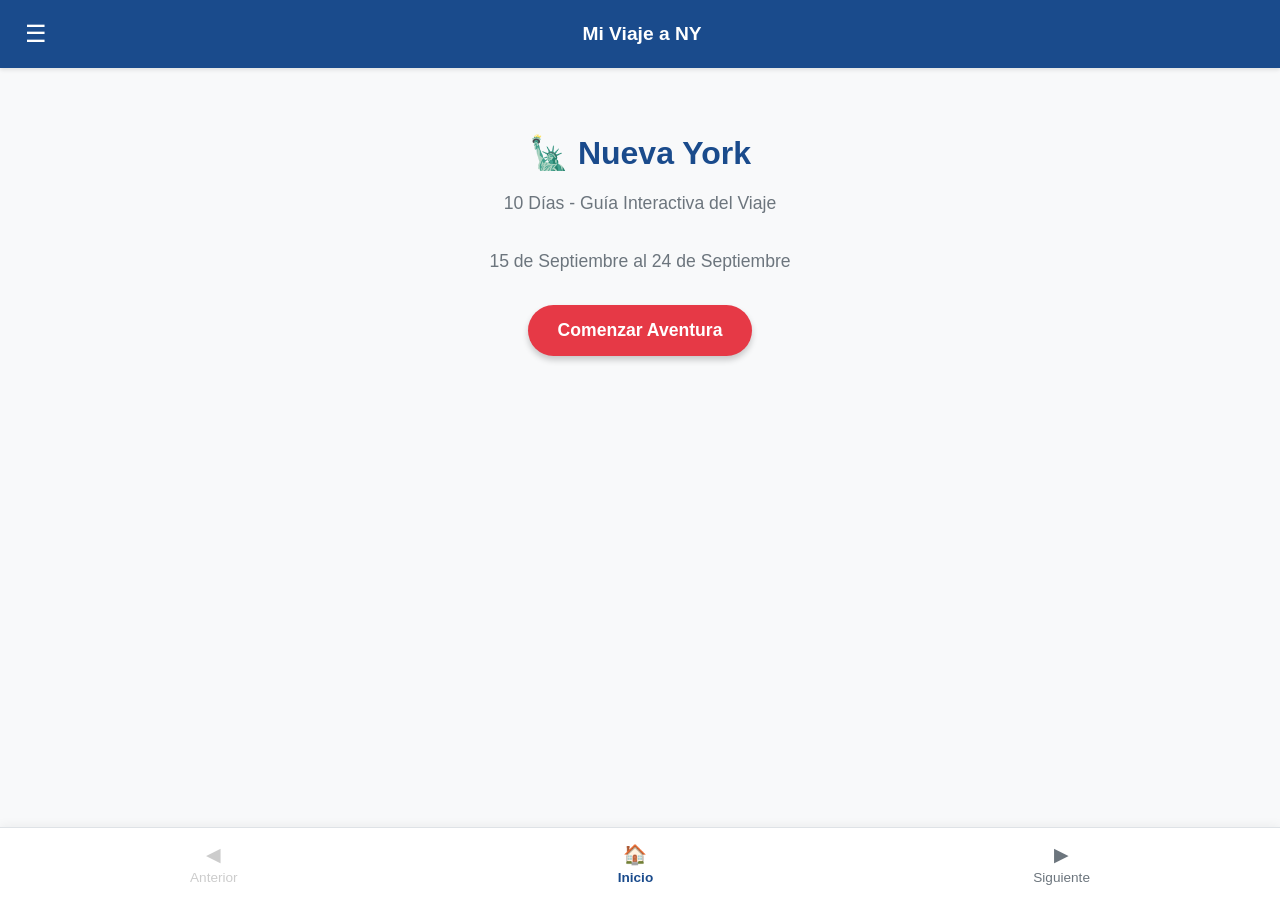
==== index.html @ 87b5a4d7 "Add files via upload" ====
<!DOCTYPE html>
<html lang="es">
<head>
    <meta charset="UTF-8">
    <meta name="viewport" content="width=device-width, initial-scale=1.0">
    <title>Guía de Viaje a Nueva York - 10 Días</title>
    <style>
        :root {
            --primary: #1a4b8c;
            --secondary: #e63946;
            --bg: #f8f9fa;
            --card-bg: #ffffff;
            --text: #2b2b2b;
            --text-light: #6c757d;
            --border: #dee2e6;
            --accent: #ffb703;
        }
        * { box-sizing: border-box; margin: 0; padding: 0; font-family: -apple-system, BlinkMacSystemFont, "Segoe UI", Roboto, Helvetica, Arial, sans-serif; }
        body { background: var(--bg); color: var(--text); padding-bottom: 70px; line-height: 1.6; }
        header { background: var(--primary); color: white; padding: 15px 20px; text-align: center; position: sticky; top: 0; z-index: 100; box-shadow: 0 2px 4px rgba(0,0,0,0.1); display: flex; justify-content: space-between; align-items: center; }
        header h1 { font-size: 1.2rem; font-weight: 600; margin: 0; flex-grow: 1; text-align: center; }
        .menu-icon { font-size: 1.5rem; cursor: pointer; color: white; background: none; border: none; padding: 5px; }
        .container { padding: 20px 15px; max-width: 800px; margin: auto; }
        .view-section { display: none; animation: fadeIn 0.4s ease-in-out; }
        .view-section.active { display: block; }
        @keyframes fadeIn { from { opacity: 0; transform: translateY(10px); } to { opacity: 1; transform: translateY(0); } }
        
        /* Home View */
        .home-view { text-align: center; padding: 40px 20px; }
        .home-view h2 { color: var(--primary); font-size: 2rem; margin-bottom: 10px; }
        .home-view p { color: var(--text-light); margin-bottom: 30px; font-size: 1.1rem; }
        .btn-start { background: var(--secondary); color: white; border: none; padding: 15px 30px; font-size: 1.1rem; border-radius: 30px; cursor: pointer; font-weight: bold; box-shadow: 0 4px 6px rgba(0,0,0,0.2); transition: transform 0.2s; }
        .btn-start:hover { transform: scale(1.05); }

        /* Day View */
        .day-title { font-size: 1.4rem; color: var(--primary); border-bottom: 2px solid var(--accent); padding-bottom: 10px; margin-bottom: 20px; }
        .time-block { margin-bottom: 30px; }
        .time-header { font-size: 1.2rem; color: white; background: var(--primary); display: inline-block; padding: 5px 15px; border-radius: 20px; margin-bottom: 15px; font-weight: bold; }
        
        .card { background: var(--card-bg); border-radius: 10px; padding: 20px; margin-bottom: 15px; box-shadow: 0 2px 8px rgba(0,0,0,0.05); border-left: 5px solid var(--secondary); }
        .card h4 { font-size: 1.1rem; margin-bottom: 10px; color: var(--primary); }
        .card p { margin-bottom: 12px; font-size: 1rem; }
        .card ul, .card ol { padding-left: 20px; margin-bottom: 12px; }
        .card li { margin-bottom: 5px; }
        
        .link-box { display: inline-flex; align-items: center; background: #e8f0fe; color: #1a73e8; padding: 10px 15px; border-radius: 8px; text-decoration: none; font-size: 0.95rem; font-weight: 500; margin-top: 10px; border: 1px solid #d2e3fc; word-break: break-word; }
        .link-box::before { content: "📍"; margin-right: 8px; }
        .link-box:hover { background: #d2e3fc; }

        .note-card { border-left-color: var(--accent); background: #fffcf2; }
        
        /* Navigation Bottom */
        .nav-bottom { position: fixed; bottom: 0; left: 0; width: 100%; background: white; border-top: 1px solid var(--border); display: flex; justify-content: space-around; padding: 10px 0; z-index: 100; box-shadow: 0 -2px 10px rgba(0,0,0,0.05); }
        .nav-btn { background: none; border: none; color: var(--text-light); font-size: 0.85rem; cursor: pointer; display: flex; flex-direction: column; align-items: center; gap: 4px; padding: 5px 15px; }
        .nav-btn.active { color: var(--primary); font-weight: bold; }
        .nav-btn.disabled { color: #ccc; cursor: not-allowed; }
        .nav-icon { font-size: 1.2rem; }

        /* Fullscreen Menu */
        .menu-overlay { position: fixed; top: 0; left: 0; width: 100%; height: 100%; background: rgba(0,0,0,0.85); display: none; z-index: 200; justify-content: center; align-items: center; backdrop-filter: blur(3px); }
        .menu-content { background: white; padding: 25px; border-radius: 15px; width: 90%; max-width: 400px; max-height: 85vh; overflow-y: auto; }
        .menu-content h2 { margin-bottom: 20px; text-align: center; color: var(--primary); border-bottom: 1px solid var(--border); padding-bottom: 10px; }
        .day-list-btn { display: block; width: 100%; padding: 15px; margin-bottom: 10px; background: #f1f3f5; border: none; border-radius: 8px; font-size: 1rem; text-align: left; cursor: pointer; font-weight: 500; color: var(--text); transition: background 0.2s; }
        .day-list-btn:hover { background: #e9ecef; }
        .close-menu { margin-top: 20px; width: 100%; padding: 15px; background: var(--secondary); color: white; border: none; border-radius: 8px; font-size: 1rem; font-weight: bold; cursor: pointer; }
    </style>
</head>
<body>

    <header>
        <button class="menu-icon" onclick="toggleMenu()">☰</button>
        <h1 id="header-title">Mi Viaje a NY</h1>
        <div style="width: 28px;"></div>
    </header>

    <div class="container">
        <!-- Pantalla de Inicio -->
        <div id="view-home" class="view-section active home-view">
            <h2>🗽 Nueva York</h2>
            <p>10 Días - Guía Interactiva del Viaje</p>
            <p>15 de Septiembre al 24 de Septiembre</p>
            <button class="btn-start" onclick="goToDay(1)">Comenzar Aventura</button>
        </div>

        <!-- DÍA 1 -->
        <div id="view-day-1" class="view-section">
            <h2 class="day-title">DÍA 1: Martes 15 de Septiembre - Llegada (JFK), Compras en New Jersey y Noche en Times Square</h2>
            
            <div class="time-block">
                <div class="time-header">MAÑANA</div>
                <div class="card">
                    <h4>Arribo y traslado desde el aeropuerto (07:00 AM)</h4>
                    <p>El trayecto exacto en transporte público toma aproximadamente 1 hora:</p>
                    <ul>
                        <li><strong>Air Train JFK:</strong> Al salir de tu terminal, seguí los carteles elevados que dicen Air Train. Subite a la línea en dirección a Estación Jamaica. Al llegar a la estación de Jamaica, vas a pasar por los molinetes donde se abona la tarifa del AirTrain (se puede pagar directamente apoyando tu tarjeta de crédito/débito física o el celular con Apple Pay/Google Wallet gracias al sistema OMNY).</li>
                        <li><strong>Subway (Línea E):</strong> Desde la misma estación de Jamaica, seguí las indicaciones para conectar con el Metro de Nueva York. Tenés que tomar la Línea E con sentido hacia Manhattan con destino Centro (hacia el centro).</li>
                        <li><strong>Llegada:</strong> Te bajás en la estación 42 St - Port Authority Bus Terminal. Desde los andenes, salís a la superficie y caminás únicamente dos cuadras hacia el sur por la 9na avenida hasta llegar a la calle W 39th St, donde se encuentra el hotel. Dejan las valijas en custodia en el hotel.</li>
                    </ul>
                    <a href="https://maps.google.com/?q=JFK+Airport+to+Candlewood+Suites+New+York+Times+Square" target="_blank" class="link-box">Enlace directo de ruta en Google Maps: Desde JFK Airport hasta Candlewood Suites via AirTrain y Línea E</a>
                </div>
            </div>

            <div class="time-block">
                <div class="time-header">MEDIODÍA / TARDE</div>
                <div class="card">
                    <h4>Escapada de compras a New Jersey</h4>
                    <p>Una vez que dejan las valijas en el hotel, la ida hacia el shopping en New Jersey es súper directa porque les queda al lado de la terminal principal de colectivos. El trayecto toma unos 40 minutos:</p>
                    <ol>
                        <li><strong>Caminata a la terminal:</strong> Salen del Candlewood Suites Nueva York - Times Square por IHG y caminan dos cuadras hacia el norte por la 9na avenida hasta ingresar a la Port Authority Bus Terminal.</li>
                        <li><strong>Compra de pasajes:</strong> Adentro de la terminal, buscan las boleterías automáticas o de atención de Tránsito de Nueva Jersey (Tránsito de Nueva Jersey). Tienen que comprar un pasaje Ida y vuelta (Ida y vuelta) para el colectivo de la Línea 111.</li>
                        <li><strong>El viaje:</strong> Suben a la plataforma que les indique el boleto para la Línea 111 (empresa Tránsito de Nueva Jersey). Este colectivo va directo por autopista y los deja exactamente en la entrada de The Mills at Jersey Gardens.</li>
                    </ol>
                    <a href="https://maps.google.com/?q=Port+Authority+Bus+Terminal+to+The+Mills+at+Jersey+Gardens" target="_blank" class="link-box">Enlace directo de ruta en Google Maps: De Port Authority Bus Terminal a The Mills at Jersey Gardens</a>
                </div>
            </div>

            <div class="time-block">
                <div class="time-header">TARDE / REGRESO</div>
                <div class="card">
                    <h4>Regreso del Shopping y Check-in</h4>
                    <p>El trayecto de vuelta toma el mismo tiempo (unos 40 minutos):</p>
                    <ul>
                        <li><strong>Regreso del Shopping:</strong> Al terminar las compras, salen por la misma puerta donde los dejó el colectivo y toman la Línea 111 de Tránsito de Nueva Jersey en dirección de regreso a Manhattan.</li>
                        <li><strong>Llegada:</strong> Se bajan en la parada final dentro de Port Authority Bus Terminal.</li>
                        <li><strong>Registrarse:</strong> Caminan las dos cuadras de vuelta hacia el Candlewood Suites Nueva York - Times Square por IHG. Hacen el ingreso oficial, les dan la llave de la habitación, guardan todas las bolsas de las compras, se pegan una ducha rápida y descansan un rato antes de salir a caminar.</li>
                    </ul>
                    <a href="https://maps.google.com/?q=The+Mills+at+Jersey+Gardens+to+Candlewood+Suites+New+York+Times+Square" target="_blank" class="link-box">Enlace directo de ruta en Google Maps: De The Mills at Jersey Gardens de regreso al hotel</a>
                </div>
            </div>

            <div class="time-block">
                <div class="time-header">NOCHE</div>
                <div class="card">
                    <h4>Paseo a pie por Times Square y cena</h4>
                    <p>Todo este bloque final se hace caminando y son distancias muy cortas:</p>
                    <ol>
                        <li><strong>Paseo al Atardecer:</strong> Salen del hotel y caminan hacia el noreste unas 4 cuadras. En menos de 10 minutos van a estar parados en el centro de Times Square justo cuando se empiezan a encender todas las pantallas gigantes.
                            <br><a href="https://maps.google.com/?q=Candlewood+Suites+New+York+Times+Square+to+Times+Square" target="_blank" class="link-box">Enlace directo de ruta en Google Maps: Caminar desde el hotel hasta Times Square</a>
                        </li>
                        <li><strong>Compra de la Cena:</strong> Cuando tengan hambre, caminan 3 cuadras hacia el este (en dirección a la 6ta Avenida) hasta llegar a Whole Foods Market, justo frente a Parque Bryant. Suben al segundo piso, se arman las bandejas en el buffet caliente por peso (tienen excelentes opciones de comida casera, carnes, pastas y ensaladas) o compran unas porciones de pizza, y pasan por las cajas.
                            <br><a href="https://maps.google.com/?q=Times+Square+to+Whole+Foods+Market+Bryant+Park" target="_blank" class="link-box">Enlace directo de ruta en Google Maps: Caminar desde Times Square hasta Whole Foods Market</a>
                        </li>
                        <li><strong>Regreso al Hotel:</strong> Con las bolsas de la cena, caminan unas 4 cuadras rectas de regreso hacia el oeste por la calle W 39th St hasta entrar al hotel para comer cómodos en la suite y descansar. Con esto cerramos de forma impecable y súper logística el Día 1.</li>
                    </ol>
                </div>
            </div>
        </div>

        <!-- DÍA 2 -->
        <div id="view-day-2" class="view-section">
            <h2 class="day-title">DÍA 2: Miércoles 16 de Septiembre - Bajo Manhattan, Liberty Island y Distrito Financiero</h2>
            
            <div class="time-block">
                <div class="time-header">MAÑANA</div>
                <div class="card">
                    <h4>Early Ferry & Liberty Island</h4>
                    <ul>
                        <li><strong>07:30 AM - Viaje hacia el muelle:</strong> Salen del hotel y caminan 4 cuadras hacia el este por W 39th St hasta la Estación Times Square-42 St. Ahí toman el Metro (Línea 1 color rojo, con sentido Ferry Centro / Sur) y bajan en la última parada, South Ferry Terminal. Al salir de la estación, están directamente en Battery Park.
                            <br><a href="https://maps.google.com/?q=Candlewood+Suites+to+Times+Square-42+St+Station" target="_blank" class="link-box">Enlace directo de ruta en Google Maps: Caminata de Candlewood Suites a Times Square-42 St Station</a>
                        </li>
                        <li><strong>08:00 AM - PASE ATRACCIÓN 1:</strong> Llegan a Statue City Cruises Battery Park en Battery Park para pasar el control de seguridad y subir al primer barco hacia Isla de la Libertad y Isla Ellis. Esto les evita las filas masivas del mediodía.</li>
                        <li><strong>11:30 AM - Regreso:</strong> El ferry los deja de regreso en Battery Park.</li>
                    </ul>
                </div>
            </div>

            <div class="time-block">
                <div class="time-header">MEDIODÍA</div>
                <div class="card">
                    <h4>Surprise Attraction & Lunch</h4>
                    <ul>
                        <li><strong>12:00 PM - PASE ATRACCIÓN 2 (Optimización Sorpresa):</strong> Caminan unas pocas cuadras desde el muelle hacia Museo Taberna Fraunces. Recorren este histórico edificio de 1762 clave en la independencia americana.</li>
                        <li><strong>01:00 PM - Almuerzo:</strong> Almuerzan algo rápido al paso por la zona del Distrito financiero para llegar con tiempo al punto de encuentro.
                            <br><a href="https://maps.google.com/?q=Battery+Park+to+Fraunces+Tavern+Museum" target="_blank" class="link-box">Enlace directo de ruta en Google Maps: Caminata desde Battery Park a Fraunces Tavern Museum</a>
                        </li>
                    </ul>
                </div>
            </div>

            <div class="time-block">
                <div class="time-header">TARDE</div>
                <div class="card">
                    <h4>Free Tour de Civitatis y Zona Cero</h4>
                    <ul>
                        <li><strong>02:00 PM - CIVITATIS FREE TOUR (Prioridad):</strong> Inician el tour guiado a pie por el distrito financiero. Durante el circuito van a recorrer e interactuar con puntos icónicos como el Charging Bull, Bolsa de Nueva York (Bolsa de Nueva York) y el Salón Federal.</li>
                        <li><strong>04:00 PM - Arquitectura:</strong> El tour finaliza cerca de El Oculus, donde aprovechan para conocer la impresionante estructura diseñada por Calatrava por dentro y por fuera.</li>
                        <li><strong>04:30 PM - PASE ATRACCIÓN 3:</strong> Entran directamente a recorrer el Museo y Memorial del 11 de septiembre, visitando las piletas exteriores del homenaje y las impactantes exhibiciones subterráneas.</li>
                    </ul>
                </div>
            </div>

            <div class="time-block">
                <div class="time-header">ATARDECER / NOCHE</div>
                <div class="card">
                    <h4>High View & Dinner</h4>
                    <ul>
                        <li><strong>06:30 PM - PASE ATRACCIÓN 4:</strong> Cruzan directo al edificio de al lado para subir a One World Observarory, el mirador más alto de la zona, justo a la hora del atardecer para ver cómo se encienden las luces de Manhattan, Brooklyn y el río.</li>
                        <li><strong>20:30 - Precio:</strong> Cenan algo en los alrededores del World Trade Center antes de tomar el Metro de regreso al hotel.</li>
                        <li><strong>Regreso al Hotel:</strong> Ingresan a la estación Estación del World Trade Center, toman la Línea E (Zona residencial) hasta 42 St - Port Autority Bus Terminal. Salen y caminan las dos cuadras correspondientes hasta el hotel.
                            <br><a href="https://maps.google.com/?q=World+Trade+Center+to+Candlewood+Suites+via+Line+E" target="_blank" class="link-box">Enlace directo de ruta en Google Maps: Regreso desde World Trade Center hasta Candlewood Suites via Line E</a>
                        </li>
                    </ul>
                </div>
            </div>
        </div>

        <!-- DÍA 3 -->
        <div id="view-day-3" class="view-section">
            <h2 class="day-title">DÍA 3: Jueves 17 de Septiembre – Midtown Manhattan Ultra Pass Optimization (Día 2 del New York Pass)</h2>
            
            <div class="time-block">
                <div class="time-header">MAÑANA</div>
                <div class="card">
                    <h4>El eje de la 5th Avenue (Norte a Sur)</h4>
                    <ul>
                        <li><strong>08:15 AM - Desayuno:</strong> Compran para llevar en Ess-a-Bagel.</li>
                        <li><strong>09:00 AM - ATRACCIÓN DEL PASE 1:</strong> Suben a Top off The Rock en el primer turno de la mañana.
                            <br><a href="https://maps.google.com/?q=Hotel+to+Top+of+the+Rock" target="_blank" class="link-box">Enlace de ruta en Google Maps: Del Hotel a Top of the Rock caminando (Son unas 13 cuadras tranquilas hacia el noreste)</a>
                        </li>
                        <li><strong>10:15 AM - ATRACCIÓN DEL PASE 2:</strong> Salen y caminan solo dos cuadras hacia el norte por 5ta avenida hasta ingresar a El Museo de Arte Moderno (MoMA).
                            <br><a href="https://maps.google.com/?q=Top+of+the+Rock+to+MoMA" target="_blank" class="link-box">Enlace de ruta en Google Maps: De Top of the Rock a MoMA caminando</a>
                        </li>
                        <li><strong>12:15 PM - ATRACCIÓN DEL PASE 3:</strong> Caminan en línea recta hacia el sur por 5ta avenida hasta ingresar al Edificio Empire State.
                            <br><a href="https://maps.google.com/?q=MoMA+to+Empire+State+Building" target="_blank" class="link-box">Enlace de ruta en Google Maps: De MoMA a Empire State Building caminando</a>
                        </li>
                    </ul>
                </div>
            </div>

            <div class="time-block">
                <div class="time-header">ALMUERZO</div>
                <div class="card">
                    <h4>Hacia Times Square</h4>
                    <ul>
                        <li><strong>02:00 PM - Almuerzo:</strong> Caminan desde el mirador hacia el noroeste en dirección a Times Square para comer en Los Tacos No. 1 - Times Square.
                            <br><a href="https://maps.google.com/?q=Empire+State+Building+to+Los+Tacos+No+1" target="_blank" class="link-box">Enlace de ruta en Google Maps: De Empire State Building a Los Tacos No. 1 caminando</a>
                        </li>
                    </ul>
                </div>
            </div>

            <div class="time-block">
                <div class="time-header">TARDE</div>
                <div class="card">
                    <h4>Entretenimiento en Times Square y viaje al extremo Oeste</h4>
                    <ul>
                        <li><strong>02:45 PM - ATRACCIÓN DEL PASE 4:</strong> Caminan una cuadra hasta ingresar a Madame Tussauds Nueva York.</li>
                        <li><strong>04:00 PM - ATRACCIÓN DEL PASE 5:</strong> Caminan solo unos pasos a la vuelta por la misma cuadra para entrar a RiseNY y hacer el simulador de vuelo virtual sobre la ciudad.
                            <br><a href="https://maps.google.com/?q=Los+Tacos+No+1+to+Madame+Tussauds+and+RiseNY" target="_blank" class="link-box">Enlace de ruta en Google Maps: De Los Tacos No. 1 a Madame Tussauds y RiseNY caminando</a>
                        </li>
                        <li><strong>05:45 PM - ATRACCIÓN DEL PASE 6:</strong> Caminan a la estación Estación Times Square-42 St y toman la Línea 7 (Dirección Yardas Hudson) hasta la última parada en 34 Estación St-Hudson Yards para subir directo a ver el atardecer en The Edge.
                            <br><a href="https://maps.google.com/?q=RiseNY+to+Edge+via+Line+7" target="_blank" class="link-box">Enlace de ruta en Google Maps: De RiseNY a Edge via Line 7</a>
                        </li>
                    </ul>
                </div>
            </div>

            <div class="time-block">
                <div class="time-header">NOCHE</div>
                <div class="card">
                    <h4>Cena y regreso</h4>
                    <ul>
                        <li><strong>20:00 - Precio:</strong> Vuelven a tomar la Línea 7 hacia el este por dos paradas hasta Estación Times Square-42 St para cenar en Restaurante y panadería Junior.
                            <br><a href="https://maps.google.com/?q=The+Edge+to+Junior+Restaurant+via+Line+7" target="_blank" class="link-box">Enlace de ruta en Google Maps: The Edge a Junior's Restaurant via Line 7</a>
                        </li>
                        <li><strong>Regreso al Hotel:</strong> Caminan unas 6 cuadras hacia el suroeste de regreso a Candlewood Suites Nueva York - Times Square por IHG.</li>
                    </ul>
                </div>
            </div>
        </div>

        <!-- DÍA 4 -->
        <div id="view-day-4" class="view-section">
            <h2 class="day-title">DÍA 4: Viernes 18 de Septiembre - Upper East Side Museums, Central Park & New York Illuminated Tour</h2>
            
            <div class="time-block">
                <div class="time-header">MAÑANA</div>
                <div class="card">
                    <h4>5th Avenue Museums</h4>
                    <ul>
                        <li><strong>08:30 AM - Travel Uptown:</strong> Desde el hotel, caminan a la estación Times Sq - 42 St Station, toman la N Line, Q Line o R Line hasta Lexington Av/59 St Station, combinan ahí mismo con la 4 Line, 5 Line o 6 Line (Uptown) hasta 86 St Station y caminan hacia 5th Avenue.
                            <br><a href="https://maps.google.com/?q=Hotel+to+Solomon+R+Guggenheim+Museum+via+Subway" target="_blank" class="link-box">Enlace de ruta en Google Maps: Hotel to Solomon R. Guggenheim Museum via Subway</a>
                        </li>
                        <li><strong>09:30 AM - ATTRACTION PASS 1:</strong> Entran al Solomon R. Guggenheim Museum. Se recorre rápido bajando por su famosa rampa espiral.</li>
                        <li><strong>11:00 AM - ATTRACTION PASS 2:</strong> Al salir, caminan hacia el sur por 5th Avenue hasta ingresar a The Metropolitan Museum of Art (The Met).</li>
                    </ul>
                </div>
            </div>

            <div class="time-block">
                <div class="time-header">MEDIODÍA</div>
                <div class="card">
                    <h4>Lunch & Self-Guided Walk through Central Park</h4>
                    <ul>
                        <li><strong>01:15 PM - Lunch:</strong> Compran algo al paso en los carritos de comida de la calle o en The Halal Guys y hacen un picnic rápido en el pasto.</li>
                        <li><strong>01:45 PM - Central Park Walking Tour:</strong> Entran a Central Park justo detrás de The Met. Inician el recorrido cruzando de este a oeste hacia la zona norte-centro. Caminan viendo puntos espectaculares como Obelisk (Cleopatra's Needle), bordean The Great Lawn, bajan hacia el hermoso Belvedere Castle, pasan por The Lake, cruzan el icónico Bow Bridge y finalizan en Strawberry Fields. Salen del parque hacia Central Park West a la altura de W 72nd St.
                            <br><a href="https://maps.google.com/?q=Central+Park+Walking+Tour+The+Met+to+Strawberry+Fields" target="_blank" class="link-box">Enlace de ruta en Google Maps: Central Park Walking Tour (The Met to Strawberry Fields)</a>
                        </li>
                    </ul>
                </div>
            </div>

            <div class="time-block">
                <div class="time-header">TARDE</div>
                <div class="card">
                    <h4>Upper West Side & Museums</h4>
                    <ul>
                        <li><strong>02:45 PM - ATTRACTION PASS 3:</strong> Desde W 72nd St, caminan unas cuadras hacia el norte por Central Park West hasta ingresar al American Museum of Natural History para visitar la sala de dinosaurios.</li>
                        <li><strong>05:30 PM - ATTRACTION PASS 4:</strong> Al salir, caminan solo unos pasos hasta la puerta de al lado para entrar a la New-York Historical Society, incluida en el pase, para aprovechar la última hora con las colecciones de arte y la historia de la ciudad.</li>
                    </ul>
                </div>
            </div>

            <div class="time-block">
                <div class="time-header">NOCHE</div>
                <div class="card">
                    <h4>"New York Illuminated" Walking Tour (Starting at 07:30 PM)</h4>
                    <p>Desde la New-York Historical Society, bajan caminando unas 10 cuadras hacia el sur por Central Park West (o toman la A Line, B Line o C Line en 81 St Station hasta 59 St - Columbus Circle Station y caminan al Lincoln Center) para iniciar el circuito nocturno:</p>
                    <ul>
                        <li><strong>Point 1: Lincoln Center for the Performing Arts (07:30 PM):</strong> Disfrutan de las fuentes iluminadas y la icónica plaza de los teatros.</li>
                        <li><strong>Point 2: Columbus Circle:</strong> Desde Lincoln Center, caminan hacia el sureste por Broadway durante unas 4 cuadras hasta llegar a la famosa rotonda iluminada en la esquina suroeste de Central Park.</li>
                        <li><strong>Point 3: Carnegie Hall:</strong> Desde Columbus Circle, caminan hacia el este por W 57th St durante 3 cuadras largas hasta la esquina de 7th Ave para ver la fachada de este mítico teatro.</li>
                        <li><strong>Point 4: The Plaza Hotel:</strong> Siguen caminando 2 cuadras más hacia el este por la misma W 57th St hasta 5th Ave, y bajan una cuadra por la avenida hasta la intersección con Central Park South para ver el hotel iluminado.</li>
                        <li><strong>Point 5: Rockefeller Center:</strong> Desde The Plaza Hotel, caminan en línea recta hacia el sur por toda 5th Avenue durante unas 6 cuadras hasta W 49th St para ver el complejo iluminado.</li>
                        <li><strong>Point 6 (Final): Radio City Music Hall:</strong> Desde los árboles del Rockefeller Center, cruzan hacia el oeste por W 50th St solo una cuadra hasta 6th Ave para ver el gigantesco cartel de neón brillante.
                            <br><a href="https://maps.google.com/?q=New+York+Illuminated+Walking+Tour" target="_blank" class="link-box">Enlace de ruta en Google Maps: Complete "New York Illuminated" Walking Tour (Lincoln Center to Radio City Music Hall)</a>
                        </li>
                    </ul>
                    
                    <h4 style="margin-top: 15px;">DINNER & RETURN TO HOTEL:</h4>
                    <ul>
                        <li><strong>08:45 PM - Dinner on the way:</strong> Terminando en Radio City Music Hall, caminan hacia el sur en dirección a su hotel. Para comer de camino al alojamiento, tienen un local de Shake Shack - Theater District (en 44th St & 8th Ave) o un Los Tacos No. 1 (en 43rd St entre 7th Ave & 8th Ave) que les quedan perfectamente sobre la ruta de bajada a pie.</li>
                        <li><strong>Return to Hotel:</strong> Terminan de cenar y caminan las pocas cuadras restantes hasta llegar a Candlewood Suites New York City - Times Square, an IHG Hotel (W 39th St entre 8th Ave & 9th Ave) para descansar.
                            <br><a href="https://maps.google.com/?q=Radio+City+Music+Hall+to+Hotel+via+Dinner" target="_blank" class="link-box">Enlace de ruta en Google Maps: Final Walk from Radio City Music Hall to Hotel via Dinner Area</a>
                        </li>
                    </ul>
                </div>
            </div>
        </div>

        <!-- DÍA 5 -->
        <div id="view-day-5" class="view-section">
            <h2 class="day-title">DÍA 5: Sábado 19 de Septiembre - Hudson Yards, High Line, Chelsea, Greenwich Village, SoHo & TriBeCa</h2>
            
            <div class="time-block">
                <div class="time-header">MAÑANA</div>
                <div class="card">
                    <h4>Hudson Yards, The Vessel & Mercado Little Spain</h4>
                    <ul>
                        <li><strong>09:00 AM - Llegada a Hudson Yards:</strong> Salen caminando o en metro (7 linea) hasta la estación 34 Estación St-Hudson Yards.</li>
                        <li><strong>09:15 AM - Recorrido por Hudson Yards:</strong> Admiran la arquitectura de El barco, el cobertizo y pasean por Plaza Pública y Jardines.</li>
                        <li><strong>10:15 AM - Mercado Little Spain:</strong> Ingresan a Mercado Little Spain ubicado en la planta baja de 10 yardas Hudson para recorrer sus puestos gastronómicos tradicionales y tomar un café o snack.
                            <br><a href="https://maps.google.com/?q=Hotel+to+Hudson+Yards+The+Vessel+Little+Spain" target="_blank" class="link-box">Enlace de ruta en Google Maps: Del Hotel a Hudson Yards, The Vessel y Mercado Little Spain</a>
                        </li>
                    </ul>
                </div>
            </div>

            <div class="time-block">
                <div class="time-header">MEDIODÍA</div>
                <div class="card">
                    <h4>High Line, Chelsea Market & Piers Emblemáticos</h4>
                    <ul>
                        <li><strong>11:15 AM - Caminata por High Line:</strong> Acceden al parque elevado Línea alta desde la entrada de 30th St & 10th Ave en dirección al sur, disfrutando del arte al aire libre y la vegetación urbana.</li>
                        <li><strong>12:15 PM - Recorrido y Almuerzo en Chelsea Market:</strong> Descienden a la altura de 15th St para ingresar al histórico Mercado de Chelsea. Opciones populares para almorzar: Los Tacos No. 1 el El lugar de la langosta.</li>
                        <li><strong>01:30 PM - Perlita 1 (Pier 57 & Rooftop Park):</strong> Salen de Chelsea Market y cruzan a Muelle 57, un muelle restaurado que cuenta con Mercado 57 y un parque en la terraza (Parque en la azotea del muelle 57) con vistas panorámicas de Lower Manhattan y Hudson River.</li>
                        <li><strong>02:15 PM - Perlita 2 (Little Island en Pier 55):</strong> Caminan dos minutos al sur hacia pequeña isla, el famoso parque flotante apoyado sobre estructuras de hormigón en forma de tulipán.</li>
                        <li><strong>03:00 PM - Meatpacking District y Perlita 3 (Muelle 54):</strong> Cruzan brevemente por Distrito empacador de carne y pasan por la entrada histórica del antiguo muelle del Titanic en Muelle 54.
                            <br><a href="https://maps.google.com/?q=High+Line+Chelsea+Market+Pier+57+Little+Island+Meatpacking" target="_blank" class="link-box">Enlace de ruta en Google Maps: Recorrido a pie por High Line, Chelsea Market, Pier 57, Little Island y Meatpacking District</a>
                        </li>
                    </ul>
                </div>
            </div>

            <div class="time-block">
                <div class="time-header">TARDE</div>
                <div class="card">
                    <h4>Greenwich Village, SoHo & Sus Perlitas</h4>
                    <ul>
                        <li><strong>03:45 PM - Inmersión en Greenwich Village:</strong> Ingresan a las calles arboladas de West Village.
                            <ul>
                                <li><strong>Perlita 4 (Apartamento Amigos):</strong> Parada fotográfica en Bedford St & Grove St para ver la fachada del edificio de Amigos.</li>
                                <li><strong>Perlita 5 (La casa de Carrie Bradshaw):</strong> Visitan la fachada de la casa de Sexo y la ciudad en Calle Perry 66.</li>
                                <li><strong>Perlita 6 (Grove Court):</strong> Pasaje privado escondido en Calle arboleda.</li>
                                <li><strong>Parque de la Plaza Washington:</strong> Caminan hacia el parque para pasar bajo el monumental Arco de la Plaza Washington.</li>
                            </ul>
                        </li>
                        <li><strong>05:00 PM - Tour del SoHo (Distrito Histórico de Hierro Fundido):</strong> Cruzan W Houston St para ingresar a SoHo. Recorren las calles empedradas de calle verde, calle primavera y Calle Príncipe contemplando la arquitectura de hierro fundido, las galerías de arte y las tiendas boutique abiertas.
                            <br><a href="https://maps.google.com/?q=Greenwich+Village+SoHo" target="_blank" class="link-box">Enlace de ruta en Google Maps: Recorrido a pie por Greenwich Village, Friends Apartment, Washington Square Park y SoHo</a>
                        </li>
                    </ul>
                </div>
            </div>

            <div class="time-block">
                <div class="time-header">TARDE / NOCHE</div>
                <div class="card">
                    <h4>Perlitas de TriBeCa & Regreso al Hotel</h4>
                    <ul>
                        <li><strong>06:15 PM - Paseo por TriBeCa:</strong> Continúan hacia el sur cruzando Canal St para ingresar a TriBeCa.
                            <ul>
                                <li><strong>Perlita 7 (Puente aéreo de Staple Street):</strong> Pasaje pintoresco con el puente aéreo de hierro en Calle grapa.</li>
                                <li><strong>Perlita 8 (Compañía Hook & Ladder 8):</strong> Famosa estación de bomberos de Cazafantasmas en 14 N Moore St.</li>
                                <li><strong>Perlita 9 (Pier 26 at Hudson River Park):</strong> Muelle costero ideal para ver el atardecer sobre Hudson River y Freedom Tower.</li>
                            </ul>
                        </li>
                        <li><strong>07:15 PM - Viaje de vuelta al Hotel:</strong> Desde Estación de tren Franklin St (el Estación de Canal St), toman la 1 línea el Línea A / Línea C/ Línea E (Dirección Zona residencial) directamente hasta 42 St - Estación terminal de autobuses de la Autoridad Portuaria, a dos cuadras del hotel.</li>
                        <li><strong>07:45 PM - Compran comida al paso y descanso:</strong> Compran la cena en locales cercanos al hotel (deli, pizza o comida rápida) para comer tranquilos en la habitación.
                            <br><a href="https://maps.google.com/?q=SoHo+to+TriBeCa+to+Hotel" target="_blank" class="link-box">Enlace de ruta en Google Maps: Recorrido por SoHo a TriBeCa y regreso al Hotel via Subway</a>
                        </li>
                    </ul>
                </div>
            </div>
        </div>

        <!-- DÍA 6 -->
        <div id="view-day-6" class="view-section">
            <h2 class="day-title">DÍA 6: Domingo 20 de Septiembre - Midtown, Central Park, 5th Avenue & SUMMIT One Vanderbilt</h2>
            
            <div class="time-block">
                <div class="time-header">MAÑANA</div>
                <div class="card">
                    <h4>Central Park Free Tour</h4>
                    <ul>
                        <li><strong>09:30 AM - Caminata hacia el punto de encuentro:</strong> Salen del hotel caminando hacia el acceso sur de parque central en 59th St.</li>
                        <li><strong>10:00 AM - Free Tour por el Parque Central (Civitatis):</strong> Recorrido a pie descubriendo el sector sur del parque (puntos icónicos como el estanque, Puente de Gapstow, Pista Wollman, El centro comercial y Terraza Bethesda).</li>
                        <li><strong>12:30 PM - Finalización del tour en Grand Army Plaza:</strong> El recorrido concluye en Grand Army Plaza (59th St & 5th Ave), el punto de partida perfecto para el Distrito comercial de lujo.</li>
                    </ul>
                </div>
            </div>

            <div class="time-block">
                <div class="time-header">MEDIODÍA</div>
                <div class="card">
                    <h4>5th Avenue Luxury Shopping District & Almuerzo</h4>
                    <ul>
                        <li><strong>12:45 PM - Recorrido por el Luxury Shopping District:</strong> Caminan hacia el sur por 5ta avenida contemplando las fachadas y vitrinas icónicas de las tiendas de alta costura:
                            <ul>
                                <li>Bergdorf Goodman (Calle 57)</li>
                                <li>Luis Vuitton, gucci, dior, Prada, Rolex, Cartier (con su emblemático edificio histórico) y Buque insignia de Tiffany & Co. (el hito).</li>
                            </ul>
                        </li>
                        <li><strong>01:30 PM - Visita a Apple Tower Cube (5th Avenue):</strong> Ingresan a la famosa tienda de vidrio subterránea de Apple.</li>
                        <li><strong>02:00 PM - Almuerzo en Urban Space Vanderbilt o alrededores:</strong> Parada gastronómica cercana.
                            <br><a href="https://maps.google.com/?q=Grand+Army+Plaza+to+Apple+Store+5th+Ave" target="_blank" class="link-box">Enlace de ruta en Google Maps: Grand Army Plaza por 5th Avenue Luxury District a Apple Store</a>
                        </li>
                    </ul>
                </div>
            </div>

            <div class="time-block">
                <div class="time-header">TARDE</div>
                <div class="card">
                    <h4>Catedral de San Patricio, Rockefeller Center, Bryant Park y Biblioteca Pública de Nueva York</h4>
                    <ul>
                        <li><strong>15:15 - Catedral de San Patricio:</strong> Visitan el interior de la imponente catedral neogótica sobre 5ta avenida.</li>
                        <li><strong>03:45 PM - Rockefeller Center y Saks Quinta Avenida:</strong> Recorren la plaza central de Centro Rockefeller, contemplan la estatua de Prometeo, el edificio 30 Rockefeller Plaza (30 Roca) y la fachada de Saks Quinta Avenida.
                            <ul>
                                <li><strong>Perlita 1 (Atlas Statue):</strong> Impresionante escultura de bronce frente a Catedral de San Patricio.</li>
                                <li><strong>Perlita 2 (Channel Gardens):</strong> El hermoso pasaje ajardinado que conecta 5ta avenida con la plaza central de Centro Rockefeller.</li>
                            </ul>
                        </li>
                        <li><strong>04:45 PM - Biblioteca Pública de Nueva York y Bryant Park:</strong> Caminan tres cuadras al sur por 5ta avenida hacia 42nd St.
                            <ul>
                                <li><strong>Biblioteca Pública de Nueva York (Edificio Stephen A. Schwarzman):</strong> Fotografía en la escalinata principal con los famosos leones de piedra (Paciencia y Fortaleza) y visita al Sala de lectura principal Rose.</li>
                                <li><strong>Parque Bryant:</strong> Paseo rápido por los jardines del parque a la luz de la tarde.</li>
                            </ul>
                            <br><a href="https://maps.google.com/?q=St+Patricks+Cathedral+to+Rockefeller+Center+NY+Public+Library+Bryant+Park" target="_blank" class="link-box">Enlace de ruta en Google Maps: St. Patrick's Cathedral a Rockefeller Center, NY Public Library y Bryant Park</a>
                        </li>
                    </ul>
                </div>
            </div>

            <div class="time-block">
                <div class="time-header">TARDE / NOCHE</div>
                <div class="card">
                    <h4>Experiencia SUMMIT One Vanderbilt & Grand Central Terminal</h4>
                    <ul>
                        <li><strong>05:30 PM - Check-in en SUMMIT One Vanderbilt:</strong> Caminan dos cuadras al este por 42nd St e ingresan al mirador con luz de día.</li>
                        <li><strong>05:45 PM a 07:30 PM - SUMMIT One Vanderbilt (Atardecer & Noche):</strong> Disfrutan de la transición del día a la noche sobre el skyline de Manhattan a través de sus salas de espejos (AIRE), plataformas de cristal (LEVITACIÓN) y el bar de la terraza (Después).</li>
                        <li><strong>07:30 PM - Grand Central Terminal & Perlitas Nocturnas:</strong> Al descender del SUMMIT, conectan directamente con la estación de trenes.
                            <ul>
                                <li><strong>Vestíbulo principal:</strong> Contemplan el techo astronómico iluminado y el histórico Galería susurrante (Galería de los Susurros junto a Barra de ostras).</li>
                                <li><strong>Perlita 3 (Vista del edificio Chrysler):</strong> Salen a la esquina de 42nd St & Lexington Ave para fotografiar la aguja iluminada del Edificio Chrysler de noche.</li>
                            </ul>
                            <br><a href="https://maps.google.com/?q=Bryant+Park+to+SUMMIT+One+Vanderbilt+Grand+Central+Terminal" target="_blank" class="link-box">Enlace de ruta en Google Maps: De Bryant Park a SUMMIT One Vanderbilt y Grand Central Terminal</a>
                        </li>
                    </ul>
                </div>
                
                <div class="card">
                    <h4>NOCHE: Regreso al Hotel</h4>
                    <ul>
                        <li><strong>08:15 PM - Regreso caminando al Hotel:</strong> Desde Gran Terminal Central, caminan directo por W 42nd St hacia el oeste (unos 12 minutos) hasta llegar al hotel para cenar algo al paso y descansar.
                            <br><a href="https://maps.google.com/?q=Grand+Central+Terminal+to+Hotel" target="_blank" class="link-box">Enlace de ruta en Google Maps: Regreso desde Grand Central Terminal al Hotel a pie</a>
                        </li>
                    </ul>
                </div>
            </div>
        </div>

        <!-- DÍA 7 -->
        <div id="view-day-7" class="view-section">
            <h2 class="day-title">DÍA 7: Lunes 21 de Septiembre - Tour Contrastes, Souvenirs en Canal St, Chinatown, San Gennaro y Perlitas de Nolita</h2>
            
            <div class="time-block">
                <div class="time-header">MAÑANA</div>
                <div class="card">
                    <h4>Tour Contrastes de Nueva York en Autobús</h4>
                    <ul>
                        <li><strong>08:30 AM - Llegada al punto de encuentro:</strong> Salen caminando desde el hotel hacia la esquina de 7th Ave & W 51st St para realizar el check-in del tour.
                            <br><a href="https://maps.google.com/?q=Hotel+to+7th+Ave+and+W+51st+St" target="_blank" class="link-box">Enlace de ruta en Google Maps: Del Hotel al punto de encuentro del tour caminando</a>
                        </li>
                        <li><strong>09:00 AM - Inicio del Tour Contrastes (Duración: 6 horas, con almuerzo en el camino):</strong> Abordan el autobús para el recorrido guiado por los distritos emblemáticos:
                            <ul>
                                <li><strong>El Bronx:</strong> Recorrido por estadios, grafitis históricos y comisarías famosas.</li>
                                <li><strong>Queens:</strong> Paso por zonas residenciales, Malba y Flushing Meadows-Corona Park.</li>
                                <li><strong>Brooklyn:</strong> Cierre atravesando el barrio judío ultraortodoxo de Williamsburg.</li>
                            </ul>
                        </li>
                        <li><strong>03:00 PM - Finalización del Tour:</strong> El autobús regresa a Manhattan y descienden directamente en Lower Manhattan (zona de Chinatown / Little Italy).</li>
                    </ul>
                </div>
            </div>

            <div class="time-block">
                <div class="time-header">TARDE</div>
                <div class="card">
                    <h4>Compras de Souvenirs y Recorrido por Chinatown</h4>
                    <ul>
                        <li><strong>03:15 PM - Compras de Souvenirs Baratos en Canal Street:</strong> Apenas bajan del tour, caminan a lo largo de Canal Street (entre Broadway y Mott St). Es el epicentro de la ciudad para conseguir camisetas, imanes, llaveros, estatuillas de la Libertad y gorras a precios muy bajos. (Tip: En la mayoría de estos locales se puede regatear el precio final si llevan varias cosas).</li>
                        <li><strong>04:15 PM - Recorrido cultural por Chinatown y Mosco Street:</strong>
                            <ul>
                                <li><strong>Callejones históricos:</strong> Recorren la colorida Calle Doyers (famosa curva con murales) y caminan por Calle Mott y Calle Pell.</li>
                                <li><strong>Perlita Oculta (Mosco Street):</strong> Caminan por Mosco Street, un histórico pasaje de adoquines en pendiente que conserva la esencia cinematográfica del Nueva York de principios del siglo XX.</li>
                                <li><strong>Perlita Cultural 1 (Columbus Park):</strong> Desembocan en Parque Colón, donde los vecinos locales se juntan a jugar al ajedrez chino (Xiangqi), practicar Tai Chi y tocar música tradicional.</li>
                                <li><strong>Perlita Cultural 2 (Mahayana Buddhist Temple):</strong> Caminan hacia la entrada del puente de Manhattan para entrar al Templo budista mahayana, donde impacta la estatua dorada de Buda de 5 metros de altura.</li>
                            </ul>
                            <br><a href="https://maps.google.com/?q=Canal+St+Chinatown+Mosco+St+Columbus+Park+Mahayana+Temple" target="_blank" class="link-box">Enlace de ruta en Google Maps: Recorrido a pie por Canal St, Chinatown, Mosco St, Columbus Park y Mahayana Temple</a>
                        </li>
                    </ul>
                </div>
            </div>

            <div class="time-block">
                <div class="time-header">TARDE / NOCHE</div>
                <div class="card">
                    <h4>Fiesta de San Gennaro en Little Italy y Rincones de Nolita</h4>
                    <ul>
                        <li><strong>05:15 PM - Inmersión en la Fiesta de San Gennaro:</strong> Cruzan hacia pequeña italia a la altura de Grand Street.
                            <ul>
                                <li><strong>Paseo por el festival:</strong> Recorren toda la peatonal de calle morera entre puestos de comida típica (zeppoles, turrones, cannoli, bocadillos de salchicha con pimientos), música y arcos de luces.</li>
                                <li><strong>Perlita de Arte:</strong> En Mulberry St y Broome St contemplan el famoso mural callejero de Audrey Hepburn.</li>
                                <li><strong>Perlita Histórica:</strong> Pasan por la iglesia Iglesia de la Preciosísima Sangre, sede donde se custodia la figura del santo durante los festejos.</li>
                            </ul>
                        </li>
                        <li><strong>06:15 PM - Postre Tradicional:</strong> Parada técnica en la emblemática Panadería y cafetería Ferrara (fundada en 1892) para acompañar la festividad con un cannolo o espresso.</li>
                        <li><strong>06:45 PM - Paseo por Nolita y Elizabeth Street Garden:</strong> Suben dos cuadras hacia el norte ingresando a NoLIta (Al norte de la Pequeña Italia).
                            <ul>
                                <li><strong>Perlita Oculta:</strong> Visitan Jardín de la calle Isabel, un oasis comunitario lleno de esculturas y verde, perfecto para descansar un rato de la multitud.</li>
                            </ul>
                        </li>
                        <li><strong>07:15 PM - Perlita Gastronómica:</strong> Pasan por Tarta de queso especial de Eileen, un histórico local familiar famoso por sus minitartas de queso individuales.
                            <br><a href="https://maps.google.com/?q=Little+Italy+San+Gennaro+Nolita" target="_blank" class="link-box">Enlace de ruta en Google Maps: Recorrido a pie por Little Italy, San Gennaro, Audrey Hepburn Mural y Nolita</a>
                        </li>
                    </ul>
                </div>
                
                <div class="card">
                    <h4>NOCHE: Regreso al Hotel</h4>
                    <ul>
                        <li><strong>07:45 PM - Viaje de vuelta:</strong> Desde la estación Estación de tren Spring St (el Estación de Canal St), toman la Línea A, C o E (Dirección Zona residencial) directamente hasta 42 St - Estación terminal de autobuses de la Autoridad Portuaria, saliendo a dos cuadras del hotel para descansar.
                            <br><a href="https://maps.google.com/?q=Nolita+to+Hotel+via+Subway" target="_blank" class="link-box">Enlace de ruta en Google Maps: Regreso desde Nolita al Hotel via Subway</a>
                        </li>
                    </ul>
                </div>
            </div>
        </div>

        <!-- DÍA 8 -->
        <div id="view-day-8" class="view-section">
            <h2 class="day-title">DÍA 8: Martes 22 de Septiembre – EAST RIVER, ROOSEVELT ISLAND, WILLIAMSBURG, DUMBO, BROOKLYN BRIDGE & STATEN ISLAND</h2>
            
            <div class="time-block">
                <div class="time-header">MAÑANA</div>
                <div class="card">
                    <h4>Teleférico de Roosevelt Island & East River Ferry</h4>
                    <ul>
                        <li><strong>09:30 AM - Teleférico de Roosevelt Island:</strong> Abordar el Tranvía de la isla Roosevelt en Manhattan (2nd Ave & E 60th St) usando la tarjeta MetroCard/OMNY. Disfrutar del cruce aéreo panorámico sobre el East River con vistas al skyline de Midtown.</li>
                        <li><strong>10:00 AM - 10:35 AM - Recorrido por Roosevelt Island:</strong> Caminar hacia el extremo sur de la isla visitando el Parque Estatal Franklin D. Roosevelt Cuatro Libertades. Observar las ruinas del Hospital de viruela y disfrutar del paseo costero frente al East River.</li>
                        <li><strong>10:40 AM - Terminal de Ferry de Roosevelt Island:</strong> Caminar hacia la terminal Terminal de ferry de la isla Roosevelt de Nueva York.</li>
                        <li><strong>10:43 AM - Ferry de Nueva York (Ruta Astoria):</strong> Tomar la Ruta Astoria (dirección Centro).
                            <br><strong>11:20 a.m.:</strong> Arribo a Muelle 11/Wall St.
                        </li>
                        <li><strong>11:20 AM - 11:30 AM - Transbordo en Pier 11 / Wall St:</strong> En el mismo muelle, dirigirse al embarcadero de la Ruta del Río Este (Ruta ER).</li>
                        <li><strong>11:30 AM - Ferry de Nueva York (ruta del East River):</strong> Muelle 11 / Wall St → North Williamsburg: Abordar el primer servicio disponible de la Ruta del río Este con dirección a Williamsburg del norte.
                            <br><strong>11:40 a. m.:</strong> Arribo a Terminal de ferry de North Williamsburg, Nueva York.
                            <br><a href="https://maps.google.com/?q=Roosevelt+Island+Ferry+to+Pier+11+to+North+Williamsburg" target="_blank" class="link-box">Enlace de ruta en Google Maps: Ferry Roosevelt Island a Pier 11 y transbordo a North Williamsburg</a>
                        </li>
                    </ul>
                </div>
            </div>

            <div class="time-block">
                <div class="time-header">MEDIODÍA</div>
                <div class="card">
                    <h4>Recorrido Hipster Norte a Sur por Williamsburg + Almuerzo (11:40 AM - 02:30 PM)</h4>
                    <p>Paso a paso del recorrido a pie:</p>
                    <ol>
                        <li>Salen de Terminal de ferry de North Williamsburg, Nueva York y caminan 2 cuadras al norte por Kent Ave apreciando el borde costero hasta Parque Estatal Marsha P. Johnson.</li>
                        <li>Doblan al este por Calle 10 Norte pasando brevemente junto a Parque McCarren.</li>
                        <li>Ingresan a Avenida Bedford a la altura de N 10th St y la caminan completa hacia el sur hasta S 1st St (recorriendo todo el tramo icónico hipster, tiendas vintage, cafés y boutiques entre N 7th St y S 1st St).</li>
                        <li>Al llegar a Calle 1 S., doblan a la derecha (hacia el oeste / río) para ingresar directo a Parque Dominó.</li>
                        <li>Recorren Parque Dominó hacia el sur disfrutando de las vistas panorámicas al skyline de Manhattan y al Puente de Williamsburg.</li>
                    </ol>
                    <p><strong>Almuerzo:</strong> Parada de 1 hora para almorzar relajados sobre Avenida Bedford o en la zona gastronómica frente a Parque Dominó.</p>
                    <a href="https://maps.google.com/?q=Williamsburg+Walking+Tour+North+to+South" target="_blank" class="link-box">Enlace de ruta en Google Maps: Caminata a pie completa por Williamsburg desde North Williamsburg Terminal a Kent Ave, McCarren Park, Bedford Ave completa, Domino Park y South Williamsburg Terminal</a>
                </div>
            </div>

            <div class="time-block">
                <div class="time-header">TARDE</div>
                <div class="card">
                    <h4>DUMBO, Brooklyn Bridge & South Street Seaport</h4>
                    <ul>
                        <li><strong>14:30 - 14:40 - Ferry de Nueva York: South Williamsburg a DUMBO:</strong> Salen del extremo sur de Domino Park y caminan 3 minutos a Terminal de ferry de South Williamsburg, Nueva York (Kent Ave y S 10th St). Abordan el ferry de la Ruta del río Este (dirección Sur / Muelle 11). Navegan por debajo del Puente de Williamsburg directamente hacia Ferry DUMBO/Fulton.
                            <br><strong>14:50:</strong> Arribo a DUMBO.
                        </li>
                        <li><strong>02:50 PM - 03:50 PM - Recorrido por DUMBO:</strong> Fotografía icónica en Washington St. (encuadre del Manhattan Bridge). Paseo por El carrusel de Jane y caminata por los senderos de Parque del Puente de Brooklyn.</li>
                        <li><strong>03:50 PM - 04:30 PM - Cruce peatonal del Brooklyn Bridge:</strong> Inicio de la caminata sobre la pasarela elevada del Puente de Brooklyn cruzando hacia Manhattan.</li>
                        <li><strong>04:30 PM - 05:30 PM - South Street Seaport y Paseo a Battery Park:</strong> Recorrido por la zona histórica de Puerto marítimo de la calle sur, Muelle 17 y Muelle 15. Caminata junto al río con dirección a Terminal de Whitehall en parque de baterías.
                            <br><a href="https://maps.google.com/?q=DUMBO+Brooklyn+Bridge+South+Street+Seaport+to+Whitehall+Terminal" target="_blank" class="link-box">Enlace de ruta en Google Maps: Recorrido DUMBO, Brooklyn Bridge, South Street Seaport a Whitehall Terminal</a>
                        </li>
                    </ul>
                </div>
                
                <div class="card">
                    <h4>Ferry de Staten Island y Empire Outlets (Atardecer)</h4>
                    <ul>
                        <li><strong>17:30:</strong> Abordar el Ferry a la Isla de los Estados (gratuito) en Terminal de Whitehall. Vistas panorámicas a estatua de la libertad y Isla Ellis.</li>
                        <li><strong>18:00 - 19:10:</strong> Arribo a St. George Terminal. Paseo por la explanada costera y caminata por Tiendas Imperio.</li>
                        <li><strong>19:10 - 19:50:</strong> Ferry de regreso a Manhattan apreciando las luces del skyline del Lower Manhattan al atardecer.</li>
                    </ul>
                </div>
            </div>

            <div class="time-block">
                <div class="time-header">NOCHE</div>
                <div class="card">
                    <h4>Regreso al Hotel</h4>
                    <p>Regreso desde Whitehall St / South Ferry Station en subte al hotel. Para el regreso al hotel al final de la tarde (después de bajarte del Staten Island Ferry en la terminal Terminal de Whitehall/Ferry Sur en el bajo Manhattan), tenés dos opciones directas y sencillas en subte para volver al Hampton Inn Times Square (339 W 39th St):</p>
                    <ul>
                        <li><strong>Opción 1: Subte Línea 1 (La más directa - Línea Roja)</strong>
                            <ul>
                                <li><strong>Dónde la tomás:</strong> En la estación Estación de ferry del sur, que está pegada a la salida del ferry.</li>
                                <li><strong>Qué tren tomar:</strong> Línea 1 en dirección La zona alta y el Bronx.</li>
                                <li><strong>Dónde bajarse:</strong> En la estación 34 St - Estación Penn (o en Times Square - Calle 42).</li>
                                <li><strong>Caminata al hotel:</strong> Te bajás en 34th St, salís a la 8th Avenue y caminás solo 5 cuadras hacia el norte hasta la calle 39th St.</li>
                            </ul>
                        </li>
                    </ul>
                    <div class="card note-card" style="margin-top: 15px;">
                        <p><em>Filosofía del día: "Un día dedicado enteramente al agua, los puentes, los barcos y a contemplar Manhattan desde todos sus mejores ángulos."</em></p>
                    </div>
                </div>
            </div>
        </div>

        <!-- DÍA 9 -->
        <div id="view-day-9" class="view-section">
            <h2 class="day-title">DÍA 9: Miércoles 23 de Septiembre – DÍA LIBRE & GREENWICH VILLAGE LOCAL BY NIGHT</h2>
            
            <div class="time-block">
                <div class="time-header">MAÑANA Y TARDE</div>
                <div class="card">
                    <h4>Día Libre sin horarios</h4>
                    <p>Día completamente abierto para disfrutar Nueva York a su propio ritmo. Opciones según cómo se sientan:</p>
                    <ul>
                        <li>Volver al lugar que más les haya gustado durante el viaje.</li>
                        <li>Realizar compras de último momento.</li>
                        <li>Descansar en Bryant Park o Central Park.</li>
                        <li>Recorrer alguna atracción pendiente o museos.</li>
                        <li>Repetir algún paseo favorito o probar suerte en la lotería/puesto de TKTS para una función de Broadway.</li>
                        <li>Descubrir algún rincón recomendado sobre la marcha.</li>
                    </ul>
                    <p><strong>Objetivo del día:</strong> disfrutar la ciudad sin mirar el reloj.</p>
                </div>
            </div>

            <div class="time-block">
                <div class="time-header">TARDE / NOCHE</div>
                <div class="card">
                    <h4>Ambiente Local en Washington Square & West Village</h4>
                    <ul>
                        <li><strong>06:00 PM - Parque Washington Square:</strong>
                            <ul>
                                <li>Salen del hotel desde 42 St - Estación terminal de autobuses de la Autoridad Portuaria en el subte (Línea A, C o E) hasta West 4 St - Estación Washington Sq.</li>
                                <li>Tarde de desconexión en Parque de la Plaza Washington: se sientan cerca de la fuente central o el arco triunfal a ver la vida social del barrio, escuchando a los pianistas y músicos callejeros.</li>
                            </ul>
                            <a href="https://maps.google.com/?q=Hotel+to+Washington+Square+Park" target="_blank" class="link-box">Enlace de ruta en Google Maps: Traslado en subte del Hotel a Washington Square Park</a>
                        </li>
                        <li><strong>06:45 PM - Paseo a pie por las calles residenciales y bohemias:</strong>
                            <ul>
                                <li>Camina tranquilamente por Calle MacDougal y Calle Bleecker, repletas de restaurantes locales, bodegas de vino, librerías y bares de comedia.</li>
                                <li>Se desvían hacia calles íntimas y arboladas como Mineta Lane, San Carmín y Cornelia Santa, características de la arquitectura de casas de piedra rojiza iluminadas por faroles.</li>
                            </ul>
                        </li>
                        <li><strong>07:30 PM - Hora del aperitivo:</strong>
                            <ul>
                                <li>Parada para tomar una cerveza artesanal o un cóctel de bienvenida en un pub tradicional de barrio como tigre ciego (281 Bleecker St) o la buhardilla (296 Bleecker St).</li>
                            </ul>
                            <a href="https://maps.google.com/?q=Washington+Square+Park+to+Blind+Tiger" target="_blank" class="link-box">Enlace de ruta en Google Maps: Recorrido a pie desde Washington Square Park por MacDougal St, Cornelia St y Bleecker St a Blind Tiger</a>
                        </li>
                    </ul>
                </div>
            </div>

            <div class="time-block">
                <div class="time-header">NOCHE</div>
                <div class="card">
                    <h4>Cena de Despedida & Jazz en Vivo en Arthur's Tavern</h4>
                    <ul>
                        <li><strong>08:15 PM - Cena informal de despedida en John's of Bleecker Street:</strong>
                            <ul>
                                <li>Cenan en John's de la calle Bleecker (278 Bleecker St), la legendaria pizzería a horno de carbón de 1929 muy concurrida por los locales, para celebrar sus 25 años de casados en un ambiente cálido y distendido.</li>
                            </ul>
                        </li>
                        <li><strong>09:30 PM - Noche de Jazz y cervezas en Arthur's Tavern:</strong>
                            <ul>
                                <li>Viven la noche neoyorquina en La taberna de Arturo (57 Grove St), histórico bar de jazz y blues funcionando desde 1937, disfrutando la música en vivo en la barra sin cobro de entrada.</li>
                            </ul>
                            <a href="https://maps.google.com/?q=Blind+Tiger+to+Johns+of+Bleecker+St+and+Arthurs+Tavern" target="_blank" class="link-box">Enlace de ruta en Google Maps: De Blind Tiger a John's of Bleecker St y Arthur's Tavern</a>
                        </li>
                        <li><strong>10:45 PM - Regreso al Hotel:</strong>
                            <ul>
                                <li>Caminan de regreso hacia la estación West 4 St - Estación Washington Sq y toman el subte (Línea A, C o E dirección Zona residencial) hasta 42 St - Estación terminal de autobuses de la Autoridad Portuaria para volver al hotel.</li>
                            </ul>
                            <a href="https://maps.google.com/?q=Arthurs+Tavern+to+Hotel" target="_blank" class="link-box">Enlace de ruta en Google Maps: Regreso desde Arthur's Tavern por West 4 St Station al Hotel</a>
                        </li>
                    </ul>
                    <div class="card note-card" style="margin-top: 15px;">
                        <p><strong>Nota:</strong> Recordar llevar los pasaportes físicos para el ingreso a bares y la compra de bebidas alcohólicas.</p>
                        <p><em>++ Filosofía del día: "Hoy no venimos a conocer Nueva York. Hoy venimos a vivir la noche de Nueva York."</em></p>
                    </div>
                </div>
            </div>
        </div>

        <!-- DÍA 10 -->
        <div id="view-day-10" class="view-section">
            <h2 class="day-title">DÍA 10: Jueves 24 de Septiembre – ÚLTIMAS HORAS EN MANHATTAN & VUELO DE REGRESO</h2>
            
            <div class="time-block">
                <div class="time-header">MAÑANA</div>
                <div class="card">
                    <h4>Check-out & Guardado de Equipaje</h4>
                    <ul>
                        <li><strong>11:30 AM - Check-out en el Hotel:</strong> Hacen el check-out en Candlewood Suites New York City- Times Square by IHG (339 W 39th St) y dejan las valijas guardadas en la consigna del lobby (almacenamiento de equipaje).</li>
                        <li><strong>12:00 PM - Tarde libre de despedida por Midtown:</strong> Paseo relajado por Bryant Park, compras de último momento por la 5th Avenue o un almuerzo tranquilo en la zona sin mirar el reloj.</li>
                    </ul>
                </div>
            </div>

            <div class="time-block">
                <div class="time-header">TARDE / NOCHE</div>
                <div class="card">
                    <h4>Traslado a JFK (Subte E + AirTrain)</h4>
                    <ul>
                        <li><strong>05:15 PM - Regreso al Hotel:</strong> Vuelven al hotel a retirar las valijas de la consigna, reorganizar los bolsos de mano y usar los sanitarios.</li>
                        <li><strong>05:45 PM - Salida hacia la estación de subte:</strong> Caminan 2 cuadras desde el hotel (por 39th St hacia la 8th Ave) hasta el acceso de la estación 42 St - Port Authority Bus Terminal Station (en 8th Ave y 40th St o 42nd St).</li>
                        <li><strong>06:00 PM - Subte Línea E + AirTrain JFK:</strong> 
                            <ul>
                                <li>Abordan la Línea E (dirección Uptown y Queens/Centro de Jamaica) hasta la estación Sutphin Blvd - Archer Av - Estación del aeropuerto JFK (aprox. 40-45 minutos de viaje).</li>
                                <li>Al bajar del subte, siguen las señales hacia el Tren aéreo JFK. Pasan los molinetes (se paga con tarjeta sin contacto u OMNY, USD $8.50 por persona) y suben al tren automatizado que los deja directamente en la terminal de su aerolínea.</li>
                            </ul>
                            <a href="https://maps.google.com/?q=Hotel+to+JFK+Airport+via+E+Train+and+AirTrain" target="_blank" class="link-box">Enlace de ruta en Google Maps: Del Hotel a la Terminal del Aeropuerto JFK via Subte E y AirTrain</a>
                        </li>
                        <li><strong>07:00 PM / 07:15 PM - Arribo a la Terminal de JFK:</strong>
                            <ul>
                                <li>Arriban con más de 4 horas de anticipación.</li>
                                <li>Realizan el despacho de equipaje en mostrador, el paso por controles de seguridad TSA con total tranquilidad y disponen de tiempo de sobra para cenar algo antes de embarcar.</li>
                            </ul>
                        </li>
                        <li><strong>11:20 PM - Despegue del vuelo de regreso a casa.</strong></li>
                    </ul>
                    <div class="card note-card" style="margin-top: 15px;">
                        <p><em>Filosofía del día: "Las valijas vuelven más pesadas, pero nosotros volvemos más livianos. ¡Buen viaje de regreso!"</em></p>
                    </div>
                </div>
            </div>
        </div>

    </div>

    <!-- Menú Desplegable -->
    <div class="menu-overlay" id="menuOverlay" onclick="closeMenu(event)">
        <div class="menu-content" onclick="event.stopPropagation()">
            <h2>Itinerario</h2>
            <button class="day-list-btn" onclick="goToDay('home')">🏠 Inicio</button>
            <button class="day-list-btn" onclick="goToDay(1)">Día 1: Llegada y Compras</button>
            <button class="day-list-btn" onclick="goToDay(2)">Día 2: Bajo Manhattan</button>
            <button class="day-list-btn" onclick="goToDay(3)">Día 3: Midtown Pass</button>
            <button class="day-list-btn" onclick="goToDay(4)">Día 4: Central Park & Museos</button>
            <button class="day-list-btn" onclick="goToDay(5)">Día 5: Chelsea & SoHo</button>
            <button class="day-list-btn" onclick="goToDay(6)">Día 6: 5th Ave & SUMMIT</button>
            <button class="day-list-btn" onclick="goToDay(7)">Día 7: Contrastes & Chinatown</button>
            <button class="day-list-btn" onclick="goToDay(8)">Día 8: Brooklyn & Staten Island</button>
            <button class="day-list-btn" onclick="goToDay(9)">Día 9: Día Libre & Noche</button>
            <button class="day-list-btn" onclick="goToDay(10)">Día 10: Despedida y Vuelo</button>
            <button class="close-menu" onclick="toggleMenu()">Cerrar Menú</button>
        </div>
    </div>

    <!-- Navegación Inferior -->
    <nav class="nav-bottom">
        <button class="nav-btn" id="btn-prev" onclick="prevDay()">
            <span class="nav-icon">◀</span>
            Anterior
        </button>
        <button class="nav-btn active" id="btn-home" onclick="goToDay('home')">
            <span class="nav-icon">🏠</span>
            Inicio
        </button>
        <button class="nav-btn" id="btn-next" onclick="nextDay()">
            <span class="nav-icon">▶</span>
            Siguiente
        </button>
    </nav>

    <script>
        let currentDay = 'home';
        
        function hideAllViews() {
            document.querySelectorAll('.view-section').forEach(el => el.classList.remove('active'));
            document.querySelectorAll('.nav-btn').forEach(el => el.classList.remove('active'));
        }

        function updateNavButtons() {
            const btnPrev = document.getElementById('btn-prev');
            const btnNext = document.getElementById('btn-next');
            const btnHome = document.getElementById('btn-home');

            if (currentDay === 'home') {
                btnPrev.classList.add('disabled');
                btnNext.classList.remove('disabled');
                btnHome.classList.add('active');
                document.getElementById('header-title').innerText = "Mi Viaje a NY";
            } else {
                btnHome.classList.remove('active');
                document.getElementById('header-title').innerText = "Día " + currentDay;
                
                if (currentDay === 1) {
                    btnPrev.classList.remove('disabled');
                } else {
                    btnPrev.classList.remove('disabled');
                }

                if (currentDay === 10) {
                    btnNext.classList.add('disabled');
                } else {
                    btnNext.classList.remove('disabled');
                }
            }
        }

        function goToDay(day) {
            hideAllViews();
            currentDay = day;
            
            if (day === 'home') {
                document.getElementById('view-home').classList.add('active');
            } else {
                document.getElementById('view-day-' + day).classList.add('active');
            }
            
            updateNavButtons();
            toggleMenu(false);
            window.scrollTo(0, 0);
        }

        function prevDay() {
            if (currentDay === 'home') return;
            if (currentDay === 1) {
                goToDay('home');
            } else {
                goToDay(currentDay - 1);
            }
        }

        function nextDay() {
            if (currentDay === 'home') {
                goToDay(1);
            } else if (currentDay < 10) {
                goToDay(currentDay + 1);
            }
        }

        function toggleMenu(forceClose = false) {
            const menu = document.getElementById('menuOverlay');
            if (forceClose || menu.style.display === 'flex') {
                menu.style.display = 'none';
            } else {
                menu.style.display = 'flex';
            }
        }

        function closeMenu(e) {
            if(e.target.id === 'menuOverlay') {
                toggleMenu(true);
            }
        }

        updateNavButtons();
    </script>
</body>
</html>
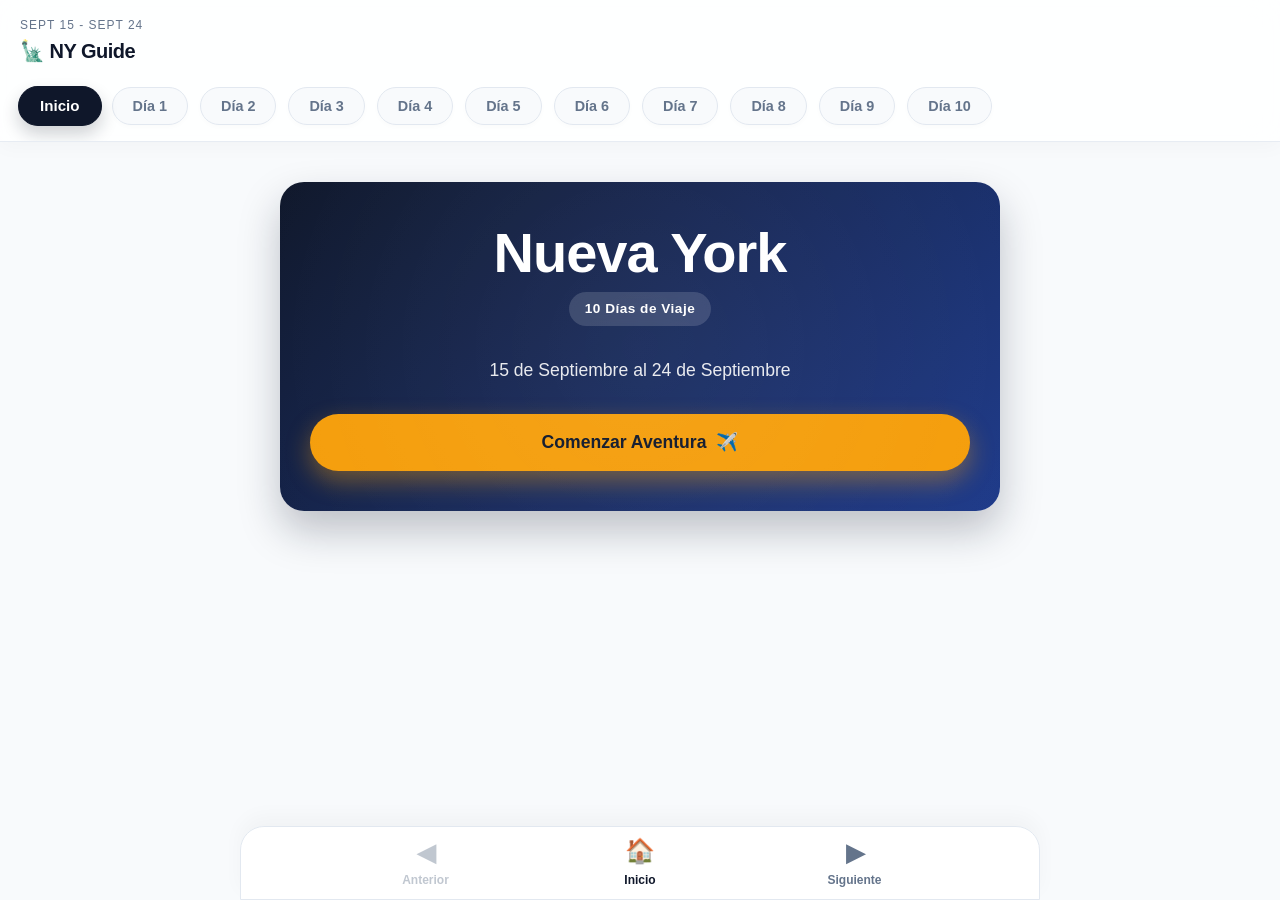
==== commit 307bd77e: "Upload 1" ====
--- a/index.html
+++ b/index.html
@@ -2,665 +2,1243 @@
 <html lang="es">
 <head>
     <meta charset="UTF-8">
-    <meta name="viewport" content="width=device-width, initial-scale=1.0">
-    <title>Guía de Viaje a Nueva York - 10 Días</title>
+    <meta name="viewport" content="width=device-width, initial-scale=1.0, maximum-scale=1.0, user-scalable=no">
+    <title>NY Travel Guide Premium</title>
+    <meta name="theme-color" content="#0F172A">
     <style>
         :root {
-            --primary: #1a4b8c;
-            --secondary: #e63946;
-            --bg: #f8f9fa;
-            --card-bg: #ffffff;
-            --text: #2b2b2b;
-            --text-light: #6c757d;
-            --border: #dee2e6;
-            --accent: #ffb703;
-        }
-        * { box-sizing: border-box; margin: 0; padding: 0; font-family: -apple-system, BlinkMacSystemFont, "Segoe UI", Roboto, Helvetica, Arial, sans-serif; }
-        body { background: var(--bg); color: var(--text); padding-bottom: 70px; line-height: 1.6; }
-        header { background: var(--primary); color: white; padding: 15px 20px; text-align: center; position: sticky; top: 0; z-index: 100; box-shadow: 0 2px 4px rgba(0,0,0,0.1); display: flex; justify-content: space-between; align-items: center; }
-        header h1 { font-size: 1.2rem; font-weight: 600; margin: 0; flex-grow: 1; text-align: center; }
-        .menu-icon { font-size: 1.5rem; cursor: pointer; color: white; background: none; border: none; padding: 5px; }
-        .container { padding: 20px 15px; max-width: 800px; margin: auto; }
-        .view-section { display: none; animation: fadeIn 0.4s ease-in-out; }
-        .view-section.active { display: block; }
-        @keyframes fadeIn { from { opacity: 0; transform: translateY(10px); } to { opacity: 1; transform: translateY(0); } }
+            /* Premium Palette */
+            --bg-color: #F8FAFC;
+            --surface-color: #FFFFFF;
+            --primary-dark: #0F172A;
+            --primary: #1E293B;
+            --accent: #F59E0B; /* NYC Taxi Gold */
+            --accent-light: #FEF3C7;
+            --text-main: #334155;
+            --text-muted: #64748B;
+            --border-light: #E2E8F0;
+            --link-bg: #EFF6FF;
+            --link-text: #2563EB;
+            
+            /* Spacing & Sizes */
+            --radius-lg: 24px;
+            --radius-md: 16px;
+            --radius-sm: 12px;
+            --nav-height: 85px;
+        }
+
+        * {
+            box-sizing: border-box;
+            margin: 0;
+            padding: 0;
+            -webkit-tap-highlight-color: transparent;
+        }
+
+        body {
+            font-family: -apple-system, BlinkMacSystemFont, "SF Pro Display", "Segoe UI", Roboto, Helvetica, Arial, sans-serif;
+            background-color: var(--bg-color);
+            color: var(--text-main);
+            line-height: 1.6;
+            padding-bottom: 100px; /* Space for bottom nav */
+            overscroll-behavior-y: none;
+        }
+
+        /* --- STICKY TOP NAVIGATION --- */
+        .top-nav-container {
+            position: sticky;
+            top: 0;
+            z-index: 100;
+            background: rgba(255, 255, 255, 0.85);
+            backdrop-filter: blur(16px);
+            -webkit-backdrop-filter: blur(16px);
+            border-bottom: 1px solid rgba(226, 232, 240, 0.8);
+            box-shadow: 0 4px 20px rgba(0,0,0,0.03);
+        }
+
+        .header-main {
+            display: flex;
+            justify-content: space-between;
+            align-items: center;
+            padding: 16px 20px 10px;
+        }
+
+        .header-title {
+            font-size: 1.25rem;
+            font-weight: 800;
+            color: var(--primary-dark);
+            letter-spacing: -0.5px;
+            display: flex;
+            align-items: center;
+            gap: 8px;
+        }
         
-        /* Home View */
-        .home-view { text-align: center; padding: 40px 20px; }
-        .home-view h2 { color: var(--primary); font-size: 2rem; margin-bottom: 10px; }
-        .home-view p { color: var(--text-light); margin-bottom: 30px; font-size: 1.1rem; }
-        .btn-start { background: var(--secondary); color: white; border: none; padding: 15px 30px; font-size: 1.1rem; border-radius: 30px; cursor: pointer; font-weight: bold; box-shadow: 0 4px 6px rgba(0,0,0,0.2); transition: transform 0.2s; }
-        .btn-start:hover { transform: scale(1.05); }
-
-        /* Day View */
-        .day-title { font-size: 1.4rem; color: var(--primary); border-bottom: 2px solid var(--accent); padding-bottom: 10px; margin-bottom: 20px; }
-        .time-block { margin-bottom: 30px; }
-        .time-header { font-size: 1.2rem; color: white; background: var(--primary); display: inline-block; padding: 5px 15px; border-radius: 20px; margin-bottom: 15px; font-weight: bold; }
+        .header-subtitle {
+            font-size: 0.75rem;
+            color: var(--text-muted);
+            font-weight: 500;
+            text-transform: uppercase;
+            letter-spacing: 1px;
+        }
+
+        /* Horizontal Scroll Day Selector */
+        .day-scroller {
+            display: flex;
+            overflow-x: auto;
+            scroll-snap-type: x mandatory;
+            scrollbar-width: none;
+            padding: 10px 20px 16px;
+            gap: 12px;
+            scroll-behavior: smooth;
+        }
         
-        .card { background: var(--card-bg); border-radius: 10px; padding: 20px; margin-bottom: 15px; box-shadow: 0 2px 8px rgba(0,0,0,0.05); border-left: 5px solid var(--secondary); }
-        .card h4 { font-size: 1.1rem; margin-bottom: 10px; color: var(--primary); }
-        .card p { margin-bottom: 12px; font-size: 1rem; }
-        .card ul, .card ol { padding-left: 20px; margin-bottom: 12px; }
-        .card li { margin-bottom: 5px; }
+        .day-scroller::-webkit-scrollbar {
+            display: none;
+        }
+
+        .pill {
+            flex-shrink: 0;
+            padding: 10px 20px;
+            border-radius: 100px;
+            background-color: var(--bg-color);
+            color: var(--text-muted);
+            font-size: 0.9rem;
+            font-weight: 600;
+            border: 1px solid var(--border-light);
+            cursor: pointer;
+            transition: all 0.3s cubic-bezier(0.4, 0, 0.2, 1);
+            scroll-snap-align: center;
+            box-shadow: 0 2px 5px rgba(0,0,0,0.02);
+        }
+
+        .pill.active {
+            background-color: var(--primary-dark);
+            color: white;
+            border-color: var(--primary-dark);
+            box-shadow: 0 8px 16px rgba(15, 23, 42, 0.2);
+            transform: scale(1.05);
+        }
+
+        /* --- APP CONTAINER --- */
+        .app-container {
+            max-width: 800px;
+            margin: 0 auto;
+            padding: 24px 20px;
+        }
+
+        /* --- VIEWS --- */
+        .view-section {
+            display: none;
+            opacity: 0;
+            transform: translateY(20px);
+            transition: all 0.4s ease-out;
+        }
+
+        .view-section.active {
+            display: block;
+            opacity: 1;
+            transform: translateY(0);
+            animation: slideFadeIn 0.5s cubic-bezier(0.16, 1, 0.3, 1) forwards;
+        }
+
+        @keyframes slideFadeIn {
+            0% { opacity: 0; transform: translateY(30px); }
+            100% { opacity: 1; transform: translateY(0); }
+        }
+
+        /* --- HOME VIEW (HERO) --- */
+        .hero-card {
+            background: linear-gradient(135deg, var(--primary-dark) 0%, #1E3A8A 100%);
+            border-radius: var(--radius-lg);
+            padding: 40px 30px;
+            color: white;
+            text-align: center;
+            box-shadow: 0 20px 40px rgba(15, 23, 42, 0.25);
+            position: relative;
+            overflow: hidden;
+        }
+
+        .hero-card::after {
+            content: '';
+            position: absolute;
+            top: -50%; left: -50%; width: 200%; height: 200%;
+            background: radial-gradient(circle, rgba(255,255,255,0.1) 0%, transparent 60%);
+            opacity: 0.5;
+            pointer-events: none;
+        }
+
+        .hero-title {
+            font-size: 2.5rem;
+            font-weight: 800;
+            margin-bottom: 8px;
+            letter-spacing: -1px;
+            line-height: 1.1;
+        }
+
+        .hero-dates {
+            display: inline-block;
+            background: rgba(255,255,255,0.15);
+            backdrop-filter: blur(10px);
+            padding: 6px 16px;
+            border-radius: 20px;
+            font-size: 0.85rem;
+            font-weight: 600;
+            margin-bottom: 30px;
+            letter-spacing: 0.5px;
+        }
+
+        .btn-primary {
+            background-color: var(--accent);
+            color: var(--primary-dark);
+            border: none;
+            padding: 18px 36px;
+            font-size: 1.1rem;
+            font-weight: 800;
+            border-radius: 100px;
+            cursor: pointer;
+            box-shadow: 0 10px 25px rgba(245, 158, 11, 0.4);
+            transition: transform 0.2s, box-shadow 0.2s;
+            display: inline-flex;
+            align-items: center;
+            gap: 10px;
+            width: 100%;
+            justify-content: center;
+        }
+
+        .btn-primary:active {
+            transform: scale(0.96);
+        }
+
+        /* --- DAY VIEW & TIMELINE --- */
+        .day-header {
+            margin-bottom: 35px;
+        }
         
-        .link-box { display: inline-flex; align-items: center; background: #e8f0fe; color: #1a73e8; padding: 10px 15px; border-radius: 8px; text-decoration: none; font-size: 0.95rem; font-weight: 500; margin-top: 10px; border: 1px solid #d2e3fc; word-break: break-word; }
-        .link-box::before { content: "📍"; margin-right: 8px; }
-        .link-box:hover { background: #d2e3fc; }
-
-        .note-card { border-left-color: var(--accent); background: #fffcf2; }
+        .day-headline {
+            font-size: 2rem;
+            font-weight: 800;
+            color: var(--primary-dark);
+            line-height: 1.2;
+            letter-spacing: -0.5px;
+            margin-bottom: 10px;
+        }
+
+        .timeline {
+            position: relative;
+            padding-left: 28px;
+        }
+
+        .timeline::before {
+            content: '';
+            position: absolute;
+            left: 5px;
+            top: 5px;
+            bottom: 0;
+            width: 2px;
+            background: linear-gradient(to bottom, var(--border-light) 0%, var(--border-light) 80%, transparent 100%);
+            border-radius: 2px;
+        }
+
+        .time-block {
+            position: relative;
+            margin-bottom: 40px;
+        }
+
+        .time-label {
+            position: relative;
+            font-size: 0.8rem;
+            font-weight: 700;
+            color: var(--text-muted);
+            text-transform: uppercase;
+            letter-spacing: 1.5px;
+            margin-bottom: 16px;
+            display: flex;
+            align-items: center;
+        }
+
+        .time-label::before {
+            content: '';
+            position: absolute;
+            left: -28px;
+            width: 12px;
+            height: 12px;
+            background-color: var(--accent);
+            border: 3px solid var(--bg-color);
+            border-radius: 50%;
+            box-shadow: 0 0 0 1px var(--border-light);
+            z-index: 2;
+        }
+
+        /* --- CARDS --- */
+        .card {
+            background: var(--surface-color);
+            border-radius: var(--radius-lg);
+            padding: 24px;
+            box-shadow: 0 12px 30px rgba(0,0,0,0.03);
+            border: 1px solid rgba(0,0,0,0.02);
+            margin-bottom: 16px;
+            transition: transform 0.2s, box-shadow 0.2s;
+        }
+
+        .card:active {
+            transform: scale(0.98);
+        }
+
+        .card h4 {
+            font-size: 1.15rem;
+            font-weight: 700;
+            color: var(--primary-dark);
+            margin-bottom: 12px;
+            line-height: 1.3;
+        }
+
+        .card p, .card li {
+            font-size: 1rem;
+            color: var(--text-main);
+            margin-bottom: 12px;
+            line-height: 1.6;
+        }
+
+        .card ul, .card ol {
+            padding-left: 20px;
+            margin-bottom: 16px;
+        }
+
+        .card li {
+            margin-bottom: 8px;
+            padding-left: 4px;
+        }
         
-        /* Navigation Bottom */
-        .nav-bottom { position: fixed; bottom: 0; left: 0; width: 100%; background: white; border-top: 1px solid var(--border); display: flex; justify-content: space-around; padding: 10px 0; z-index: 100; box-shadow: 0 -2px 10px rgba(0,0,0,0.05); }
-        .nav-btn { background: none; border: none; color: var(--text-light); font-size: 0.85rem; cursor: pointer; display: flex; flex-direction: column; align-items: center; gap: 4px; padding: 5px 15px; }
-        .nav-btn.active { color: var(--primary); font-weight: bold; }
-        .nav-btn.disabled { color: #ccc; cursor: not-allowed; }
-        .nav-icon { font-size: 1.2rem; }
-
-        /* Fullscreen Menu */
-        .menu-overlay { position: fixed; top: 0; left: 0; width: 100%; height: 100%; background: rgba(0,0,0,0.85); display: none; z-index: 200; justify-content: center; align-items: center; backdrop-filter: blur(3px); }
-        .menu-content { background: white; padding: 25px; border-radius: 15px; width: 90%; max-width: 400px; max-height: 85vh; overflow-y: auto; }
-        .menu-content h2 { margin-bottom: 20px; text-align: center; color: var(--primary); border-bottom: 1px solid var(--border); padding-bottom: 10px; }
-        .day-list-btn { display: block; width: 100%; padding: 15px; margin-bottom: 10px; background: #f1f3f5; border: none; border-radius: 8px; font-size: 1rem; text-align: left; cursor: pointer; font-weight: 500; color: var(--text); transition: background 0.2s; }
-        .day-list-btn:hover { background: #e9ecef; }
-        .close-menu { margin-top: 20px; width: 100%; padding: 15px; background: var(--secondary); color: white; border: none; border-radius: 8px; font-size: 1rem; font-weight: bold; cursor: pointer; }
+        .card li::marker {
+            color: var(--accent);
+            font-weight: bold;
+        }
+
+        /* Highlights / Notes */
+        .card-highlight {
+            background: var(--accent-light);
+            border: none;
+            box-shadow: none;
+            position: relative;
+            overflow: hidden;
+        }
+        
+        .card-highlight::before {
+            content: '';
+            position: absolute;
+            left: 0; top: 0; bottom: 0; width: 4px;
+            background: var(--accent);
+        }
+
+        .card-highlight p {
+            color: #92400E;
+            font-weight: 500;
+            margin: 0;
+            font-style: italic;
+        }
+
+        /* --- ACTION LINKS (Google Maps) --- */
+        .action-link {
+            display: flex;
+            align-items: center;
+            gap: 14px;
+            background-color: var(--link-bg);
+            padding: 16px;
+            border-radius: var(--radius-md);
+            text-decoration: none;
+            margin-top: 20px;
+            transition: background 0.2s;
+            border: 1px solid rgba(37, 99, 235, 0.1);
+        }
+
+        .action-link:active {
+            background-color: #DBEAFE;
+        }
+
+        .icon-box {
+            background: #FFFFFF;
+            width: 40px; height: 40px;
+            border-radius: 10px;
+            display: flex;
+            align-items: center;
+            justify-content: center;
+            font-size: 1.2rem;
+            box-shadow: 0 4px 10px rgba(37, 99, 235, 0.1);
+            flex-shrink: 0;
+        }
+
+        .link-text {
+            color: var(--link-text);
+            font-size: 0.9rem;
+            font-weight: 600;
+            line-height: 1.3;
+        }
+
+        /* --- BOTTOM TAB BAR --- */
+        .bottom-tab-bar {
+            position: fixed;
+            bottom: 0;
+            left: 0;
+            width: 100%;
+            background: rgba(255, 255, 255, 0.9);
+            backdrop-filter: blur(20px);
+            -webkit-backdrop-filter: blur(20px);
+            border-top: 1px solid var(--border-light);
+            display: flex;
+            justify-content: space-evenly;
+            padding: 12px 10px 24px; /* Extra bottom padding for iOS safe area */
+            z-index: 100;
+            box-shadow: 0 -10px 20px rgba(0,0,0,0.03);
+        }
+
+        .tab-btn {
+            background: none;
+            border: none;
+            display: flex;
+            flex-direction: column;
+            align-items: center;
+            gap: 6px;
+            color: var(--text-muted);
+            font-size: 0.75rem;
+            font-weight: 600;
+            width: 80px;
+            cursor: pointer;
+            transition: color 0.2s;
+        }
+
+        .tab-icon {
+            font-size: 1.5rem;
+            height: 28px;
+            display: flex;
+            align-items: center;
+            transition: transform 0.2s;
+        }
+
+        .tab-btn.active {
+            color: var(--primary-dark);
+        }
+
+        .tab-btn.active .tab-icon {
+            transform: translateY(-2px);
+        }
+
+        .tab-btn:disabled {
+            opacity: 0.4;
+            cursor: not-allowed;
+        }
+
+        /* Utilities */
+        .mt-2 { margin-top: 8px; }
+        .mb-4 { margin-bottom: 16px; }
+
+        /* Tablet & Desktop Optimizations */
+        @media (min-width: 768px) {
+            .app-container {
+                padding: 40px;
+            }
+            .hero-title {
+                font-size: 3.5rem;
+            }
+            .day-headline {
+                font-size: 2.5rem;
+            }
+            .card {
+                padding: 32px;
+            }
+            .card:hover {
+                transform: translateY(-4px);
+                box-shadow: 0 20px 40px rgba(0,0,0,0.06);
+            }
+            .action-link:hover {
+                background-color: #DBEAFE;
+            }
+            .pill:hover {
+                background-color: var(--border-light);
+            }
+            .bottom-tab-bar {
+                padding-bottom: 12px;
+                max-width: 800px;
+                left: 50%;
+                transform: translateX(-50%);
+                border-radius: 24px 24px 0 0;
+                border: 1px solid var(--border-light);
+            }
+        }
     </style>
 </head>
 <body>
 
-    <header>
-        <button class="menu-icon" onclick="toggleMenu()">☰</button>
-        <h1 id="header-title">Mi Viaje a NY</h1>
-        <div style="width: 28px;"></div>
-    </header>
-
-    <div class="container">
-        <!-- Pantalla de Inicio -->
-        <div id="view-home" class="view-section active home-view">
-            <h2>🗽 Nueva York</h2>
-            <p>10 Días - Guía Interactiva del Viaje</p>
-            <p>15 de Septiembre al 24 de Septiembre</p>
-            <button class="btn-start" onclick="goToDay(1)">Comenzar Aventura</button>
+    <!-- STICKY TOP HEADER & SCROLLER -->
+    <div class="top-nav-container">
+        <div class="header-main">
+            <div>
+                <div class="header-subtitle">Sept 15 - Sept 24</div>
+                <h1 class="header-title">🗽 NY Guide</h1>
+            </div>
+        </div>
+        <div class="day-scroller" id="dayScroller">
+            <button class="pill active" id="pill-home" onclick="goToDay('home')">Inicio</button>
+            <button class="pill" id="pill-1" onclick="goToDay(1)">Día 1</button>
+            <button class="pill" id="pill-2" onclick="goToDay(2)">Día 2</button>
+            <button class="pill" id="pill-3" onclick="goToDay(3)">Día 3</button>
+            <button class="pill" id="pill-4" onclick="goToDay(4)">Día 4</button>
+            <button class="pill" id="pill-5" onclick="goToDay(5)">Día 5</button>
+            <button class="pill" id="pill-6" onclick="goToDay(6)">Día 6</button>
+            <button class="pill" id="pill-7" onclick="goToDay(7)">Día 7</button>
+            <button class="pill" id="pill-8" onclick="goToDay(8)">Día 8</button>
+            <button class="pill" id="pill-9" onclick="goToDay(9)">Día 9</button>
+            <button class="pill" id="pill-10" onclick="goToDay(10)">Día 10</button>
+        </div>
+    </div>
+
+    <!-- MAIN APP CONTAINER -->
+    <div class="app-container">
+        
+        <!-- PANTALLA DE INICIO -->
+        <div id="view-home" class="view-section active">
+            <div class="hero-card">
+                <h2 class="hero-title">Nueva York</h2>
+                <div class="hero-dates">10 Días de Viaje</div>
+                <p style="font-size: 1.1rem; opacity: 0.9; margin-bottom: 30px; font-weight: 500;">
+                    15 de Septiembre al 24 de Septiembre
+                </p>
+                <button class="btn-primary" onclick="goToDay(1)">
+                    Comenzar Aventura <span>✈️</span>
+                </button>
+            </div>
         </div>
 
         <!-- DÍA 1 -->
         <div id="view-day-1" class="view-section">
-            <h2 class="day-title">DÍA 1: Martes 15 de Septiembre - Llegada (JFK), Compras en New Jersey y Noche en Times Square</h2>
+            <div class="day-header">
+                <div class="header-subtitle mb-4">Martes 15 de Septiembre</div>
+                <h2 class="day-headline">Llegada (JFK), Compras en New Jersey y Noche en Times Square</h2>
+            </div>
             
-            <div class="time-block">
-                <div class="time-header">MAÑANA</div>
-                <div class="card">
-                    <h4>Arribo y traslado desde el aeropuerto (07:00 AM)</h4>
-                    <p>El trayecto exacto en transporte público toma aproximadamente 1 hora:</p>
-                    <ul>
-                        <li><strong>Air Train JFK:</strong> Al salir de tu terminal, seguí los carteles elevados que dicen Air Train. Subite a la línea en dirección a Estación Jamaica. Al llegar a la estación de Jamaica, vas a pasar por los molinetes donde se abona la tarifa del AirTrain (se puede pagar directamente apoyando tu tarjeta de crédito/débito física o el celular con Apple Pay/Google Wallet gracias al sistema OMNY).</li>
-                        <li><strong>Subway (Línea E):</strong> Desde la misma estación de Jamaica, seguí las indicaciones para conectar con el Metro de Nueva York. Tenés que tomar la Línea E con sentido hacia Manhattan con destino Centro (hacia el centro).</li>
-                        <li><strong>Llegada:</strong> Te bajás en la estación 42 St - Port Authority Bus Terminal. Desde los andenes, salís a la superficie y caminás únicamente dos cuadras hacia el sur por la 9na avenida hasta llegar a la calle W 39th St, donde se encuentra el hotel. Dejan las valijas en custodia en el hotel.</li>
-                    </ul>
-                    <a href="https://maps.google.com/?q=JFK+Airport+to+Candlewood+Suites+New+York+Times+Square" target="_blank" class="link-box">Enlace directo de ruta en Google Maps: Desde JFK Airport hasta Candlewood Suites via AirTrain y Línea E</a>
-                </div>
-            </div>
-
-            <div class="time-block">
-                <div class="time-header">MEDIODÍA / TARDE</div>
-                <div class="card">
-                    <h4>Escapada de compras a New Jersey</h4>
-                    <p>Una vez que dejan las valijas en el hotel, la ida hacia el shopping en New Jersey es súper directa porque les queda al lado de la terminal principal de colectivos. El trayecto toma unos 40 minutos:</p>
-                    <ol>
-                        <li><strong>Caminata a la terminal:</strong> Salen del Candlewood Suites Nueva York - Times Square por IHG y caminan dos cuadras hacia el norte por la 9na avenida hasta ingresar a la Port Authority Bus Terminal.</li>
-                        <li><strong>Compra de pasajes:</strong> Adentro de la terminal, buscan las boleterías automáticas o de atención de Tránsito de Nueva Jersey (Tránsito de Nueva Jersey). Tienen que comprar un pasaje Ida y vuelta (Ida y vuelta) para el colectivo de la Línea 111.</li>
-                        <li><strong>El viaje:</strong> Suben a la plataforma que les indique el boleto para la Línea 111 (empresa Tránsito de Nueva Jersey). Este colectivo va directo por autopista y los deja exactamente en la entrada de The Mills at Jersey Gardens.</li>
-                    </ol>
-                    <a href="https://maps.google.com/?q=Port+Authority+Bus+Terminal+to+The+Mills+at+Jersey+Gardens" target="_blank" class="link-box">Enlace directo de ruta en Google Maps: De Port Authority Bus Terminal a The Mills at Jersey Gardens</a>
-                </div>
-            </div>
-
-            <div class="time-block">
-                <div class="time-header">TARDE / REGRESO</div>
-                <div class="card">
-                    <h4>Regreso del Shopping y Check-in</h4>
-                    <p>El trayecto de vuelta toma el mismo tiempo (unos 40 minutos):</p>
-                    <ul>
-                        <li><strong>Regreso del Shopping:</strong> Al terminar las compras, salen por la misma puerta donde los dejó el colectivo y toman la Línea 111 de Tránsito de Nueva Jersey en dirección de regreso a Manhattan.</li>
-                        <li><strong>Llegada:</strong> Se bajan en la parada final dentro de Port Authority Bus Terminal.</li>
-                        <li><strong>Registrarse:</strong> Caminan las dos cuadras de vuelta hacia el Candlewood Suites Nueva York - Times Square por IHG. Hacen el ingreso oficial, les dan la llave de la habitación, guardan todas las bolsas de las compras, se pegan una ducha rápida y descansan un rato antes de salir a caminar.</li>
-                    </ul>
-                    <a href="https://maps.google.com/?q=The+Mills+at+Jersey+Gardens+to+Candlewood+Suites+New+York+Times+Square" target="_blank" class="link-box">Enlace directo de ruta en Google Maps: De The Mills at Jersey Gardens de regreso al hotel</a>
-                </div>
-            </div>
-
-            <div class="time-block">
-                <div class="time-header">NOCHE</div>
-                <div class="card">
-                    <h4>Paseo a pie por Times Square y cena</h4>
-                    <p>Todo este bloque final se hace caminando y son distancias muy cortas:</p>
-                    <ol>
-                        <li><strong>Paseo al Atardecer:</strong> Salen del hotel y caminan hacia el noreste unas 4 cuadras. En menos de 10 minutos van a estar parados en el centro de Times Square justo cuando se empiezan a encender todas las pantallas gigantes.
-                            <br><a href="https://maps.google.com/?q=Candlewood+Suites+New+York+Times+Square+to+Times+Square" target="_blank" class="link-box">Enlace directo de ruta en Google Maps: Caminar desde el hotel hasta Times Square</a>
-                        </li>
-                        <li><strong>Compra de la Cena:</strong> Cuando tengan hambre, caminan 3 cuadras hacia el este (en dirección a la 6ta Avenida) hasta llegar a Whole Foods Market, justo frente a Parque Bryant. Suben al segundo piso, se arman las bandejas en el buffet caliente por peso (tienen excelentes opciones de comida casera, carnes, pastas y ensaladas) o compran unas porciones de pizza, y pasan por las cajas.
-                            <br><a href="https://maps.google.com/?q=Times+Square+to+Whole+Foods+Market+Bryant+Park" target="_blank" class="link-box">Enlace directo de ruta en Google Maps: Caminar desde Times Square hasta Whole Foods Market</a>
-                        </li>
-                        <li><strong>Regreso al Hotel:</strong> Con las bolsas de la cena, caminan unas 4 cuadras rectas de regreso hacia el oeste por la calle W 39th St hasta entrar al hotel para comer cómodos en la suite y descansar. Con esto cerramos de forma impecable y súper logística el Día 1.</li>
-                    </ol>
+            <div class="timeline">
+                <!-- MAÑANA -->
+                <div class="time-block">
+                    <div class="time-label">Mañana</div>
+                    <div class="card">
+                        <h4>Arribo y traslado desde el aeropuerto (07:00 AM)</h4>
+                        <p>El trayecto exacto en transporte público toma aproximadamente 1 hora:</p>
+                        <ul>
+                            <li><strong>Air Train JFK:</strong> Al salir de tu terminal, seguí los carteles elevados que dicen Air Train. Subite a la línea en dirección a Estación Jamaica. Al llegar a la estación de Jamaica, vas a pasar por los molinetes donde se abona la tarifa del AirTrain (se puede pagar directamente apoyando tu tarjeta de crédito/débito física o el celular con Apple Pay/Google Wallet gracias al sistema OMNY).</li>
+                            <li><strong>Subway (Línea E):</strong> Desde la misma estación de Jamaica, seguí las indicaciones para conectar con el Metro de Nueva York. Tenés que tomar la Línea E con sentido hacia Manhattan con destino Centro (hacia el centro).</li>
+                            <li><strong>Llegada:</strong> Te bajás en la estación 42 St - Port Authority Bus Terminal. Desde los andenes, salís a la superficie y caminás únicamente dos cuadras hacia el sur por la 9na avenida hasta llegar a la calle W 39th St, donde se encuentra el hotel. Dejan las valijas en custodia en el hotel.</li>
+                        </ul>
+                        <a href="https://maps.google.com/?q=JFK+Airport+to+Candlewood+Suites+New+York+Times+Square" target="_blank" class="action-link">
+                            <div class="icon-box">🗺️</div>
+                            <span class="link-text">Ruta en Google Maps: JFK Airport hasta Candlewood Suites via AirTrain y Línea E</span>
+                        </a>
+                    </div>
+                </div>
+
+                <!-- MEDIODÍA / TARDE -->
+                <div class="time-block">
+                    <div class="time-label">Mediodía / Tarde</div>
+                    <div class="card">
+                        <h4>Escapada de compras a New Jersey</h4>
+                        <p>Una vez que dejan las valijas en el hotel, la ida hacia el shopping en New Jersey es súper directa porque les queda al lado de la terminal principal de colectivos. El trayecto toma unos 40 minutos:</p>
+                        <ol>
+                            <li><strong>Caminata a la terminal:</strong> Salen del Candlewood Suites Nueva York - Times Square por IHG y caminan dos cuadras hacia el norte por la 9na avenida hasta ingresar a la Port Authority Bus Terminal.</li>
+                            <li><strong>Compra de pasajes:</strong> Adentro de la terminal, buscan las boleterías automáticas o de atención de Tránsito de Nueva Jersey (Tránsito de Nueva Jersey). Tienen que comprar un pasaje Ida y vuelta (Ida y vuelta) para el colectivo de la Línea 111.</li>
+                            <li><strong>El viaje:</strong> Suben a la plataforma que les indique el boleto para la Línea 111 (empresa Tránsito de Nueva Jersey). Este colectivo va directo por autopista y los deja exactamente en la entrada de The Mills at Jersey Gardens.</li>
+                        </ol>
+                        <a href="https://maps.google.com/?q=Port+Authority+Bus+Terminal+to+The+Mills+at+Jersey+Gardens" target="_blank" class="action-link">
+                            <div class="icon-box">🛍️</div>
+                            <span class="link-text">Ruta en Google Maps: Port Authority Bus Terminal a The Mills at Jersey Gardens</span>
+                        </a>
+                    </div>
+                </div>
+
+                <!-- TARDE / REGRESO -->
+                <div class="time-block">
+                    <div class="time-label">Tarde / Regreso</div>
+                    <div class="card">
+                        <h4>Regreso del Shopping y Check-in</h4>
+                        <p>El trayecto de vuelta toma el mismo tiempo (unos 40 minutos):</p>
+                        <ul>
+                            <li><strong>Regreso del Shopping:</strong> Al terminar las compras, salen por la misma puerta donde los dejó el colectivo y toman la Línea 111 de Tránsito de Nueva Jersey en dirección de regreso a Manhattan.</li>
+                            <li><strong>Llegada:</strong> Se bajan en la parada final dentro de Port Authority Bus Terminal.</li>
+                            <li><strong>Registrarse:</strong> Caminan las dos cuadras de vuelta hacia el Candlewood Suites Nueva York - Times Square por IHG. Hacen el ingreso oficial, les dan la llave de la habitación, guardan todas las bolsas de las compras, se pegan una ducha rápida y descansan un rato antes de salir a caminar.</li>
+                        </ul>
+                        <a href="https://maps.google.com/?q=The+Mills+at+Jersey+Gardens+to+Candlewood+Suites+New+York+Times+Square" target="_blank" class="action-link">
+                            <div class="icon-box">🏨</div>
+                            <span class="link-text">Ruta en Google Maps: The Mills at Jersey Gardens de regreso al hotel</span>
+                        </a>
+                    </div>
+                </div>
+
+                <!-- NOCHE -->
+                <div class="time-block">
+                    <div class="time-label">Noche</div>
+                    <div class="card">
+                        <h4>Paseo a pie por Times Square y cena</h4>
+                        <p>Todo este bloque final se hace caminando y son distancias muy cortas:</p>
+                        <ol>
+                            <li><strong>Paseo al Atardecer:</strong> Salen del hotel y caminan hacia el noreste unas 4 cuadras. En menos de 10 minutos van a estar parados en el centro de Times Square justo cuando se empiezan a encender todas las pantallas gigantes.
+                                <a href="https://maps.google.com/?q=Candlewood+Suites+New+York+Times+Square+to+Times+Square" target="_blank" class="action-link mt-2 mb-4">
+                                    <div class="icon-box">🚶</div>
+                                    <span class="link-text">Ruta en Google Maps: Caminar desde el hotel hasta Times Square</span>
+                                </a>
+                            </li>
+                            <li><strong>Compra de la Cena:</strong> Cuando tengan hambre, caminan 3 cuadras hacia el este (en dirección a la 6ta Avenida) hasta llegar a Whole Foods Market, justo frente a Parque Bryant. Suben al segundo piso, se arman las bandejas en el buffet caliente por peso (tienen excelentes opciones de comida casera, carnes, pastas y ensaladas) o compran unas porciones de pizza, y pasan por las cajas.
+                                <a href="https://maps.google.com/?q=Times+Square+to+Whole+Foods+Market+Bryant+Park" target="_blank" class="action-link mt-2 mb-4">
+                                    <div class="icon-box">🍕</div>
+                                    <span class="link-text">Ruta en Google Maps: Caminar desde Times Square hasta Whole Foods Market</span>
+                                </a>
+                            </li>
+                            <li><strong>Regreso al Hotel:</strong> Con las bolsas de la cena, caminan unas 4 cuadras rectas de regreso hacia el oeste por la calle W 39th St hasta entrar al hotel para comer cómodos en la suite y descansar. Con esto cerramos de forma impecable y súper logística el Día 1.</li>
+                        </ol>
+                    </div>
                 </div>
             </div>
         </div>
 
         <!-- DÍA 2 -->
         <div id="view-day-2" class="view-section">
-            <h2 class="day-title">DÍA 2: Miércoles 16 de Septiembre - Bajo Manhattan, Liberty Island y Distrito Financiero</h2>
+            <div class="day-header">
+                <div class="header-subtitle mb-4">Miércoles 16 de Septiembre</div>
+                <h2 class="day-headline">Bajo Manhattan, Liberty Island y Distrito Financiero</h2>
+            </div>
             
-            <div class="time-block">
-                <div class="time-header">MAÑANA</div>
-                <div class="card">
-                    <h4>Early Ferry & Liberty Island</h4>
-                    <ul>
-                        <li><strong>07:30 AM - Viaje hacia el muelle:</strong> Salen del hotel y caminan 4 cuadras hacia el este por W 39th St hasta la Estación Times Square-42 St. Ahí toman el Metro (Línea 1 color rojo, con sentido Ferry Centro / Sur) y bajan en la última parada, South Ferry Terminal. Al salir de la estación, están directamente en Battery Park.
-                            <br><a href="https://maps.google.com/?q=Candlewood+Suites+to+Times+Square-42+St+Station" target="_blank" class="link-box">Enlace directo de ruta en Google Maps: Caminata de Candlewood Suites a Times Square-42 St Station</a>
-                        </li>
-                        <li><strong>08:00 AM - PASE ATRACCIÓN 1:</strong> Llegan a Statue City Cruises Battery Park en Battery Park para pasar el control de seguridad y subir al primer barco hacia Isla de la Libertad y Isla Ellis. Esto les evita las filas masivas del mediodía.</li>
-                        <li><strong>11:30 AM - Regreso:</strong> El ferry los deja de regreso en Battery Park.</li>
-                    </ul>
-                </div>
-            </div>
-
-            <div class="time-block">
-                <div class="time-header">MEDIODÍA</div>
-                <div class="card">
-                    <h4>Surprise Attraction & Lunch</h4>
-                    <ul>
-                        <li><strong>12:00 PM - PASE ATRACCIÓN 2 (Optimización Sorpresa):</strong> Caminan unas pocas cuadras desde el muelle hacia Museo Taberna Fraunces. Recorren este histórico edificio de 1762 clave en la independencia americana.</li>
-                        <li><strong>01:00 PM - Almuerzo:</strong> Almuerzan algo rápido al paso por la zona del Distrito financiero para llegar con tiempo al punto de encuentro.
-                            <br><a href="https://maps.google.com/?q=Battery+Park+to+Fraunces+Tavern+Museum" target="_blank" class="link-box">Enlace directo de ruta en Google Maps: Caminata desde Battery Park a Fraunces Tavern Museum</a>
-                        </li>
-                    </ul>
-                </div>
-            </div>
-
-            <div class="time-block">
-                <div class="time-header">TARDE</div>
-                <div class="card">
-                    <h4>Free Tour de Civitatis y Zona Cero</h4>
-                    <ul>
-                        <li><strong>02:00 PM - CIVITATIS FREE TOUR (Prioridad):</strong> Inician el tour guiado a pie por el distrito financiero. Durante el circuito van a recorrer e interactuar con puntos icónicos como el Charging Bull, Bolsa de Nueva York (Bolsa de Nueva York) y el Salón Federal.</li>
-                        <li><strong>04:00 PM - Arquitectura:</strong> El tour finaliza cerca de El Oculus, donde aprovechan para conocer la impresionante estructura diseñada por Calatrava por dentro y por fuera.</li>
-                        <li><strong>04:30 PM - PASE ATRACCIÓN 3:</strong> Entran directamente a recorrer el Museo y Memorial del 11 de septiembre, visitando las piletas exteriores del homenaje y las impactantes exhibiciones subterráneas.</li>
-                    </ul>
-                </div>
-            </div>
-
-            <div class="time-block">
-                <div class="time-header">ATARDECER / NOCHE</div>
-                <div class="card">
-                    <h4>High View & Dinner</h4>
-                    <ul>
-                        <li><strong>06:30 PM - PASE ATRACCIÓN 4:</strong> Cruzan directo al edificio de al lado para subir a One World Observarory, el mirador más alto de la zona, justo a la hora del atardecer para ver cómo se encienden las luces de Manhattan, Brooklyn y el río.</li>
-                        <li><strong>20:30 - Precio:</strong> Cenan algo en los alrededores del World Trade Center antes de tomar el Metro de regreso al hotel.</li>
-                        <li><strong>Regreso al Hotel:</strong> Ingresan a la estación Estación del World Trade Center, toman la Línea E (Zona residencial) hasta 42 St - Port Autority Bus Terminal. Salen y caminan las dos cuadras correspondientes hasta el hotel.
-                            <br><a href="https://maps.google.com/?q=World+Trade+Center+to+Candlewood+Suites+via+Line+E" target="_blank" class="link-box">Enlace directo de ruta en Google Maps: Regreso desde World Trade Center hasta Candlewood Suites via Line E</a>
-                        </li>
-                    </ul>
+            <div class="timeline">
+                <!-- MAÑANA -->
+                <div class="time-block">
+                    <div class="time-label">Mañana</div>
+                    <div class="card">
+                        <h4>Early Ferry & Liberty Island</h4>
+                        <ul>
+                            <li><strong>07:30 AM - Viaje hacia el muelle:</strong> Salen del hotel y caminan 4 cuadras hacia el este por W 39th St hasta la Estación Times Square-42 St. Ahí toman el Metro (Línea 1 color rojo, con sentido Ferry Centro / Sur) y bajan en la última parada, South Ferry Terminal. Al salir de la estación, están directamente en Battery Park.
+                                <a href="https://maps.google.com/?q=Candlewood+Suites+to+Times+Square-42+St+Station" target="_blank" class="action-link mt-2 mb-4">
+                                    <div class="icon-box">🚇</div>
+                                    <span class="link-text">Ruta: Caminata de Candlewood Suites a Times Square-42 St Station</span>
+                                </a>
+                            </li>
+                            <li><strong>08:00 AM - PASE ATRACCIÓN 1:</strong> Llegan a Statue City Cruises Battery Park en Battery Park para pasar el control de seguridad y subir al primer barco hacia Isla de la Libertad y Isla Ellis. Esto les evita las filas masivas del mediodía.</li>
+                            <li><strong>11:30 AM - Regreso:</strong> El ferry los deja de regreso en Battery Park.</li>
+                        </ul>
+                    </div>
+                </div>
+
+                <!-- MEDIODÍA -->
+                <div class="time-block">
+                    <div class="time-label">Mediodía</div>
+                    <div class="card">
+                        <h4>Surprise Attraction & Lunch</h4>
+                        <ul>
+                            <li><strong>12:00 PM - PASE ATRACCIÓN 2 (Optimización Sorpresa):</strong> Caminan unas pocas cuadras desde el muelle hacia Museo Taberna Fraunces. Recorren este histórico edificio de 1762 clave en la independencia americana.</li>
+                            <li><strong>01:00 PM - Almuerzo:</strong> Almuerzan algo rápido al paso por la zona del Distrito financiero para llegar con tiempo al punto de encuentro.
+                                <a href="https://maps.google.com/?q=Battery+Park+to+Fraunces+Tavern+Museum" target="_blank" class="action-link mt-2">
+                                    <div class="icon-box">🍔</div>
+                                    <span class="link-text">Ruta: Caminata desde Battery Park a Fraunces Tavern Museum</span>
+                                </a>
+                            </li>
+                        </ul>
+                    </div>
+                </div>
+
+                <!-- TARDE -->
+                <div class="time-block">
+                    <div class="time-label">Tarde</div>
+                    <div class="card">
+                        <h4>Free Tour de Civitatis y Zona Cero</h4>
+                        <ul>
+                            <li><strong>02:00 PM - CIVITATIS FREE TOUR (Prioridad):</strong> Inician el tour guiado a pie por el distrito financiero. Durante el circuito van a recorrer e interactuar con puntos icónicos como el Charging Bull, Bolsa de Nueva York (Bolsa de Nueva York) y el Salón Federal.</li>
+                            <li><strong>04:00 PM - Arquitectura:</strong> El tour finaliza cerca de El Oculus, donde aprovechan para conocer la impresionante estructura diseñada por Calatrava por dentro y por fuera.</li>
+                            <li><strong>04:30 PM - PASE ATRACCIÓN 3:</strong> Entran directamente a recorrer el Museo y Memorial del 11 de septiembre, visitando las piletas exteriores del homenaje y las impactantes exhibiciones subterráneas.</li>
+                        </ul>
+                    </div>
+                </div>
+
+                <!-- ATARDECER / NOCHE -->
+                <div class="time-block">
+                    <div class="time-label">Atardecer / Noche</div>
+                    <div class="card">
+                        <h4>High View & Dinner</h4>
+                        <ul>
+                            <li><strong>06:30 PM - PASE ATRACCIÓN 4:</strong> Cruzan directo al edificio de al lado para subir a One World Observarory, el mirador más alto de la zona, justo a la hora del atardecer para ver cómo se encienden las luces de Manhattan, Brooklyn y el río.</li>
+                            <li><strong>20:30 - Cena:</strong> Cenan algo en los alrededores del World Trade Center antes de tomar el Metro de regreso al hotel.</li>
+                            <li><strong>Regreso al Hotel:</strong> Ingresan a la estación Estación del World Trade Center, toman la Línea E (Zona residencial) hasta 42 St - Port Autority Bus Terminal. Salen y caminan las dos cuadras correspondientes hasta el hotel.
+                                <a href="https://maps.google.com/?q=World+Trade+Center+to+Candlewood+Suites+via+Line+E" target="_blank" class="action-link mt-2">
+                                    <div class="icon-box">🚇</div>
+                                    <span class="link-text">Ruta: Regreso desde World Trade Center hasta Candlewood Suites via Line E</span>
+                                </a>
+                            </li>
+                        </ul>
+                    </div>
                 </div>
             </div>
         </div>
 
         <!-- DÍA 3 -->
         <div id="view-day-3" class="view-section">
-            <h2 class="day-title">DÍA 3: Jueves 17 de Septiembre – Midtown Manhattan Ultra Pass Optimization (Día 2 del New York Pass)</h2>
+            <div class="day-header">
+                <div class="header-subtitle mb-4">Jueves 17 de Septiembre</div>
+                <h2 class="day-headline">Midtown Manhattan Ultra Pass Optimization (Día 2 NY Pass)</h2>
+            </div>
             
-            <div class="time-block">
-                <div class="time-header">MAÑANA</div>
-                <div class="card">
-                    <h4>El eje de la 5th Avenue (Norte a Sur)</h4>
-                    <ul>
-                        <li><strong>08:15 AM - Desayuno:</strong> Compran para llevar en Ess-a-Bagel.</li>
-                        <li><strong>09:00 AM - ATRACCIÓN DEL PASE 1:</strong> Suben a Top off The Rock en el primer turno de la mañana.
-                            <br><a href="https://maps.google.com/?q=Hotel+to+Top+of+the+Rock" target="_blank" class="link-box">Enlace de ruta en Google Maps: Del Hotel a Top of the Rock caminando (Son unas 13 cuadras tranquilas hacia el noreste)</a>
-                        </li>
-                        <li><strong>10:15 AM - ATRACCIÓN DEL PASE 2:</strong> Salen y caminan solo dos cuadras hacia el norte por 5ta avenida hasta ingresar a El Museo de Arte Moderno (MoMA).
-                            <br><a href="https://maps.google.com/?q=Top+of+the+Rock+to+MoMA" target="_blank" class="link-box">Enlace de ruta en Google Maps: De Top of the Rock a MoMA caminando</a>
-                        </li>
-                        <li><strong>12:15 PM - ATRACCIÓN DEL PASE 3:</strong> Caminan en línea recta hacia el sur por 5ta avenida hasta ingresar al Edificio Empire State.
-                            <br><a href="https://maps.google.com/?q=MoMA+to+Empire+State+Building" target="_blank" class="link-box">Enlace de ruta en Google Maps: De MoMA a Empire State Building caminando</a>
-                        </li>
-                    </ul>
-                </div>
-            </div>
-
-            <div class="time-block">
-                <div class="time-header">ALMUERZO</div>
-                <div class="card">
-                    <h4>Hacia Times Square</h4>
-                    <ul>
-                        <li><strong>02:00 PM - Almuerzo:</strong> Caminan desde el mirador hacia el noroeste en dirección a Times Square para comer en Los Tacos No. 1 - Times Square.
-                            <br><a href="https://maps.google.com/?q=Empire+State+Building+to+Los+Tacos+No+1" target="_blank" class="link-box">Enlace de ruta en Google Maps: De Empire State Building a Los Tacos No. 1 caminando</a>
-                        </li>
-                    </ul>
-                </div>
-            </div>
-
-            <div class="time-block">
-                <div class="time-header">TARDE</div>
-                <div class="card">
-                    <h4>Entretenimiento en Times Square y viaje al extremo Oeste</h4>
-                    <ul>
-                        <li><strong>02:45 PM - ATRACCIÓN DEL PASE 4:</strong> Caminan una cuadra hasta ingresar a Madame Tussauds Nueva York.</li>
-                        <li><strong>04:00 PM - ATRACCIÓN DEL PASE 5:</strong> Caminan solo unos pasos a la vuelta por la misma cuadra para entrar a RiseNY y hacer el simulador de vuelo virtual sobre la ciudad.
-                            <br><a href="https://maps.google.com/?q=Los+Tacos+No+1+to+Madame+Tussauds+and+RiseNY" target="_blank" class="link-box">Enlace de ruta en Google Maps: De Los Tacos No. 1 a Madame Tussauds y RiseNY caminando</a>
-                        </li>
-                        <li><strong>05:45 PM - ATRACCIÓN DEL PASE 6:</strong> Caminan a la estación Estación Times Square-42 St y toman la Línea 7 (Dirección Yardas Hudson) hasta la última parada en 34 Estación St-Hudson Yards para subir directo a ver el atardecer en The Edge.
-                            <br><a href="https://maps.google.com/?q=RiseNY+to+Edge+via+Line+7" target="_blank" class="link-box">Enlace de ruta en Google Maps: De RiseNY a Edge via Line 7</a>
-                        </li>
-                    </ul>
-                </div>
-            </div>
-
-            <div class="time-block">
-                <div class="time-header">NOCHE</div>
-                <div class="card">
-                    <h4>Cena y regreso</h4>
-                    <ul>
-                        <li><strong>20:00 - Precio:</strong> Vuelven a tomar la Línea 7 hacia el este por dos paradas hasta Estación Times Square-42 St para cenar en Restaurante y panadería Junior.
-                            <br><a href="https://maps.google.com/?q=The+Edge+to+Junior+Restaurant+via+Line+7" target="_blank" class="link-box">Enlace de ruta en Google Maps: The Edge a Junior's Restaurant via Line 7</a>
-                        </li>
-                        <li><strong>Regreso al Hotel:</strong> Caminan unas 6 cuadras hacia el suroeste de regreso a Candlewood Suites Nueva York - Times Square por IHG.</li>
-                    </ul>
+            <div class="timeline">
+                <div class="time-block">
+                    <div class="time-label">Mañana</div>
+                    <div class="card">
+                        <h4>El eje de la 5th Avenue (Norte a Sur)</h4>
+                        <ul>
+                            <li><strong>08:15 AM - Desayuno:</strong> Compran para llevar en Ess-a-Bagel.</li>
+                            <li><strong>09:00 AM - ATRACCIÓN DEL PASE 1:</strong> Suben a Top off The Rock en el primer turno de la mañana.
+                                <a href="https://maps.google.com/?q=Hotel+to+Top+of+the+Rock" target="_blank" class="action-link mt-2 mb-4">
+                                    <div class="icon-box">📸</div>
+                                    <span class="link-text">Del Hotel a Top of the Rock caminando (13 cuadras)</span>
+                                </a>
+                            </li>
+                            <li><strong>10:15 AM - ATRACCIÓN DEL PASE 2:</strong> Salen y caminan solo dos cuadras hacia el norte por 5ta avenida hasta ingresar a El Museo de Arte Moderno (MoMA).
+                                <a href="https://maps.google.com/?q=Top+of+the+Rock+to+MoMA" target="_blank" class="action-link mt-2 mb-4">
+                                    <div class="icon-box">🎨</div>
+                                    <span class="link-text">De Top of the Rock a MoMA caminando</span>
+                                </a>
+                            </li>
+                            <li><strong>12:15 PM - ATRACCIÓN DEL PASE 3:</strong> Caminan en línea recta hacia el sur por 5ta avenida hasta ingresar al Edificio Empire State.
+                                <a href="https://maps.google.com/?q=MoMA+to+Empire+State+Building" target="_blank" class="action-link mt-2">
+                                    <div class="icon-box">🏙️</div>
+                                    <span class="link-text">De MoMA a Empire State Building caminando</span>
+                                </a>
+                            </li>
+                        </ul>
+                    </div>
+                </div>
+
+                <div class="time-block">
+                    <div class="time-label">Almuerzo</div>
+                    <div class="card">
+                        <h4>Hacia Times Square</h4>
+                        <ul>
+                            <li><strong>02:00 PM - Almuerzo:</strong> Caminan desde el mirador hacia el noroeste en dirección a Times Square para comer en Los Tacos No. 1 - Times Square.
+                                <a href="https://maps.google.com/?q=Empire+State+Building+to+Los+Tacos+No+1" target="_blank" class="action-link mt-2">
+                                    <div class="icon-box">🌮</div>
+                                    <span class="link-text">De Empire State Building a Los Tacos No. 1 caminando</span>
+                                </a>
+                            </li>
+                        </ul>
+                    </div>
+                </div>
+
+                <div class="time-block">
+                    <div class="time-label">Tarde</div>
+                    <div class="card">
+                        <h4>Entretenimiento en Times Square y viaje al extremo Oeste</h4>
+                        <ul>
+                            <li><strong>02:45 PM - ATRACCIÓN DEL PASE 4:</strong> Caminan una cuadra hasta ingresar a Madame Tussauds Nueva York.</li>
+                            <li><strong>04:00 PM - ATRACCIÓN DEL PASE 5:</strong> Caminan solo unos pasos a la vuelta por la misma cuadra para entrar a RiseNY y hacer el simulador de vuelo virtual sobre la ciudad.
+                                <a href="https://maps.google.com/?q=Los+Tacos+No+1+to+Madame+Tussauds+and+RiseNY" target="_blank" class="action-link mt-2 mb-4">
+                                    <div class="icon-box">🚶</div>
+                                    <span class="link-text">De Los Tacos No. 1 a Madame Tussauds y RiseNY caminando</span>
+                                </a>
+                            </li>
+                            <li><strong>05:45 PM - ATRACCIÓN DEL PASE 6:</strong> Caminan a la estación Estación Times Square-42 St y toman la Línea 7 (Dirección Yardas Hudson) hasta la última parada en 34 Estación St-Hudson Yards para subir directo a ver el atardecer en The Edge.
+                                <a href="https://maps.google.com/?q=RiseNY+to+Edge+via+Line+7" target="_blank" class="action-link mt-2">
+                                    <div class="icon-box">🌇</div>
+                                    <span class="link-text">De RiseNY a Edge via Line 7</span>
+                                </a>
+                            </li>
+                        </ul>
+                    </div>
+                </div>
+
+                <div class="time-block">
+                    <div class="time-label">Noche</div>
+                    <div class="card">
+                        <h4>Cena y regreso</h4>
+                        <ul>
+                            <li><strong>20:00 - Cena:</strong> Vuelven a tomar la Línea 7 hacia el este por dos paradas hasta Estación Times Square-42 St para cenar en Restaurante y panadería Junior.
+                                <a href="https://maps.google.com/?q=The+Edge+to+Junior+Restaurant+via+Line+7" target="_blank" class="action-link mt-2 mb-4">
+                                    <div class="icon-box">🍰</div>
+                                    <span class="link-text">The Edge a Junior's Restaurant via Line 7</span>
+                                </a>
+                            </li>
+                            <li><strong>Regreso al Hotel:</strong> Caminan unas 6 cuadras hacia el suroeste de regreso a Candlewood Suites Nueva York - Times Square por IHG.</li>
+                        </ul>
+                    </div>
                 </div>
             </div>
         </div>
 
         <!-- DÍA 4 -->
         <div id="view-day-4" class="view-section">
-            <h2 class="day-title">DÍA 4: Viernes 18 de Septiembre - Upper East Side Museums, Central Park & New York Illuminated Tour</h2>
+            <div class="day-header">
+                <div class="header-subtitle mb-4">Viernes 18 de Septiembre</div>
+                <h2 class="day-headline">Upper East Side Museums, Central Park & New York Illuminated Tour</h2>
+            </div>
             
-            <div class="time-block">
-                <div class="time-header">MAÑANA</div>
-                <div class="card">
-                    <h4>5th Avenue Museums</h4>
-                    <ul>
-                        <li><strong>08:30 AM - Travel Uptown:</strong> Desde el hotel, caminan a la estación Times Sq - 42 St Station, toman la N Line, Q Line o R Line hasta Lexington Av/59 St Station, combinan ahí mismo con la 4 Line, 5 Line o 6 Line (Uptown) hasta 86 St Station y caminan hacia 5th Avenue.
-                            <br><a href="https://maps.google.com/?q=Hotel+to+Solomon+R+Guggenheim+Museum+via+Subway" target="_blank" class="link-box">Enlace de ruta en Google Maps: Hotel to Solomon R. Guggenheim Museum via Subway</a>
-                        </li>
-                        <li><strong>09:30 AM - ATTRACTION PASS 1:</strong> Entran al Solomon R. Guggenheim Museum. Se recorre rápido bajando por su famosa rampa espiral.</li>
-                        <li><strong>11:00 AM - ATTRACTION PASS 2:</strong> Al salir, caminan hacia el sur por 5th Avenue hasta ingresar a The Metropolitan Museum of Art (The Met).</li>
-                    </ul>
-                </div>
-            </div>
-
-            <div class="time-block">
-                <div class="time-header">MEDIODÍA</div>
-                <div class="card">
-                    <h4>Lunch & Self-Guided Walk through Central Park</h4>
-                    <ul>
-                        <li><strong>01:15 PM - Lunch:</strong> Compran algo al paso en los carritos de comida de la calle o en The Halal Guys y hacen un picnic rápido en el pasto.</li>
-                        <li><strong>01:45 PM - Central Park Walking Tour:</strong> Entran a Central Park justo detrás de The Met. Inician el recorrido cruzando de este a oeste hacia la zona norte-centro. Caminan viendo puntos espectaculares como Obelisk (Cleopatra's Needle), bordean The Great Lawn, bajan hacia el hermoso Belvedere Castle, pasan por The Lake, cruzan el icónico Bow Bridge y finalizan en Strawberry Fields. Salen del parque hacia Central Park West a la altura de W 72nd St.
-                            <br><a href="https://maps.google.com/?q=Central+Park+Walking+Tour+The+Met+to+Strawberry+Fields" target="_blank" class="link-box">Enlace de ruta en Google Maps: Central Park Walking Tour (The Met to Strawberry Fields)</a>
-                        </li>
-                    </ul>
-                </div>
-            </div>
-
-            <div class="time-block">
-                <div class="time-header">TARDE</div>
-                <div class="card">
-                    <h4>Upper West Side & Museums</h4>
-                    <ul>
-                        <li><strong>02:45 PM - ATTRACTION PASS 3:</strong> Desde W 72nd St, caminan unas cuadras hacia el norte por Central Park West hasta ingresar al American Museum of Natural History para visitar la sala de dinosaurios.</li>
-                        <li><strong>05:30 PM - ATTRACTION PASS 4:</strong> Al salir, caminan solo unos pasos hasta la puerta de al lado para entrar a la New-York Historical Society, incluida en el pase, para aprovechar la última hora con las colecciones de arte y la historia de la ciudad.</li>
-                    </ul>
-                </div>
-            </div>
-
-            <div class="time-block">
-                <div class="time-header">NOCHE</div>
-                <div class="card">
-                    <h4>"New York Illuminated" Walking Tour (Starting at 07:30 PM)</h4>
-                    <p>Desde la New-York Historical Society, bajan caminando unas 10 cuadras hacia el sur por Central Park West (o toman la A Line, B Line o C Line en 81 St Station hasta 59 St - Columbus Circle Station y caminan al Lincoln Center) para iniciar el circuito nocturno:</p>
-                    <ul>
-                        <li><strong>Point 1: Lincoln Center for the Performing Arts (07:30 PM):</strong> Disfrutan de las fuentes iluminadas y la icónica plaza de los teatros.</li>
-                        <li><strong>Point 2: Columbus Circle:</strong> Desde Lincoln Center, caminan hacia el sureste por Broadway durante unas 4 cuadras hasta llegar a la famosa rotonda iluminada en la esquina suroeste de Central Park.</li>
-                        <li><strong>Point 3: Carnegie Hall:</strong> Desde Columbus Circle, caminan hacia el este por W 57th St durante 3 cuadras largas hasta la esquina de 7th Ave para ver la fachada de este mítico teatro.</li>
-                        <li><strong>Point 4: The Plaza Hotel:</strong> Siguen caminando 2 cuadras más hacia el este por la misma W 57th St hasta 5th Ave, y bajan una cuadra por la avenida hasta la intersección con Central Park South para ver el hotel iluminado.</li>
-                        <li><strong>Point 5: Rockefeller Center:</strong> Desde The Plaza Hotel, caminan en línea recta hacia el sur por toda 5th Avenue durante unas 6 cuadras hasta W 49th St para ver el complejo iluminado.</li>
-                        <li><strong>Point 6 (Final): Radio City Music Hall:</strong> Desde los árboles del Rockefeller Center, cruzan hacia el oeste por W 50th St solo una cuadra hasta 6th Ave para ver el gigantesco cartel de neón brillante.
-                            <br><a href="https://maps.google.com/?q=New+York+Illuminated+Walking+Tour" target="_blank" class="link-box">Enlace de ruta en Google Maps: Complete "New York Illuminated" Walking Tour (Lincoln Center to Radio City Music Hall)</a>
-                        </li>
-                    </ul>
+            <div class="timeline">
+                <div class="time-block">
+                    <div class="time-label">Mañana</div>
+                    <div class="card">
+                        <h4>5th Avenue Museums</h4>
+                        <ul>
+                            <li><strong>08:30 AM - Travel Uptown:</strong> Desde el hotel, caminan a la estación Times Sq - 42 St Station, toman la N Line, Q Line o R Line hasta Lexington Av/59 St Station, combinan ahí mismo con la 4 Line, 5 Line o 6 Line (Uptown) hasta 86 St Station y caminan hacia 5th Avenue.
+                                <a href="https://maps.google.com/?q=Hotel+to+Solomon+R+Guggenheim+Museum+via+Subway" target="_blank" class="action-link mt-2 mb-4">
+                                    <div class="icon-box">🚇</div>
+                                    <span class="link-text">Hotel to Solomon R. Guggenheim Museum via Subway</span>
+                                </a>
+                            </li>
+                            <li><strong>09:30 AM - ATTRACTION PASS 1:</strong> Entran al Solomon R. Guggenheim Museum. Se recorre rápido bajando por su famosa rampa espiral.</li>
+                            <li><strong>11:00 AM - ATTRACTION PASS 2:</strong> Al salir, caminan hacia el sur por 5th Avenue hasta ingresar a The Metropolitan Museum of Art (The Met).</li>
+                        </ul>
+                    </div>
+                </div>
+
+                <div class="time-block">
+                    <div class="time-label">Mediodía</div>
+                    <div class="card">
+                        <h4>Lunch & Self-Guided Walk through Central Park</h4>
+                        <ul>
+                            <li><strong>01:15 PM - Lunch:</strong> Compran algo al paso en los carritos de comida de la calle o en The Halal Guys y hacen un picnic rápido en el pasto.</li>
+                            <li><strong>01:45 PM - Central Park Walking Tour:</strong> Entran a Central Park justo detrás de The Met. Inician el recorrido cruzando de este a oeste hacia la zona norte-centro. Caminan viendo puntos espectaculares como Obelisk (Cleopatra's Needle), bordean The Great Lawn, bajan hacia el hermoso Belvedere Castle, pasan por The Lake, cruzan el icónico Bow Bridge y finalizan en Strawberry Fields. Salen del parque hacia Central Park West a la altura de W 72nd St.
+                                <a href="https://maps.google.com/?q=Central+Park+Walking+Tour+The+Met+to+Strawberry+Fields" target="_blank" class="action-link mt-2">
+                                    <div class="icon-box">🌳</div>
+                                    <span class="link-text">Central Park Walking Tour (The Met to Strawberry Fields)</span>
+                                </a>
+                            </li>
+                        </ul>
+                    </div>
+                </div>
+
+                <div class="time-block">
+                    <div class="time-label">Tarde</div>
+                    <div class="card">
+                        <h4>Upper West Side & Museums</h4>
+                        <ul>
+                            <li><strong>02:45 PM - ATTRACTION PASS 3:</strong> Desde W 72nd St, caminan unas cuadras hacia el norte por Central Park West hasta ingresar al American Museum of Natural History para visitar la sala de dinosaurios.</li>
+                            <li><strong>05:30 PM - ATTRACTION PASS 4:</strong> Al salir, caminan solo unos pasos hasta la puerta de al lado para entrar a la New-York Historical Society, incluida en el pase, para aprovechar la última hora con las colecciones de arte y la historia de la ciudad.</li>
+                        </ul>
+                    </div>
+                </div>
+
+                <div class="time-block">
+                    <div class="time-label">Noche</div>
+                    <div class="card">
+                        <h4>"New York Illuminated" Walking Tour (07:30 PM)</h4>
+                        <p>Desde la New-York Historical Society, bajan caminando unas 10 cuadras hacia el sur por Central Park West (o toman la A Line, B Line o C Line en 81 St Station hasta 59 St - Columbus Circle Station y caminan al Lincoln Center) para iniciar el circuito nocturno:</p>
+                        <ul>
+                            <li><strong>Point 1: Lincoln Center for the Performing Arts (07:30 PM):</strong> Disfrutan de las fuentes iluminadas y la icónica plaza de los teatros.</li>
+                            <li><strong>Point 2: Columbus Circle:</strong> Desde Lincoln Center, caminan hacia el sureste por Broadway durante unas 4 cuadras hasta llegar a la famosa rotonda iluminada en la esquina suroeste de Central Park.</li>
+                            <li><strong>Point 3: Carnegie Hall:</strong> Desde Columbus Circle, caminan hacia el este por W 57th St durante 3 cuadras largas hasta la esquina de 7th Ave para ver la fachada de este mítico teatro.</li>
+                            <li><strong>Point 4: The Plaza Hotel:</strong> Siguen caminando 2 cuadras más hacia el este por la misma W 57th St hasta 5th Ave, y bajan una cuadra por la avenida hasta la intersección con Central Park South para ver el hotel iluminado.</li>
+                            <li><strong>Point 5: Rockefeller Center:</strong> Desde The Plaza Hotel, caminan en línea recta hacia el sur por toda 5th Avenue durante unas 6 cuadras hasta W 49th St para ver el complejo iluminado.</li>
+                            <li><strong>Point 6 (Final): Radio City Music Hall:</strong> Desde los árboles del Rockefeller Center, cruzan hacia el oeste por W 50th St solo una cuadra hasta 6th Ave para ver el gigantesco cartel de neón brillante.
+                                <a href="https://maps.google.com/?q=New+York+Illuminated+Walking+Tour" target="_blank" class="action-link mt-2">
+                                    <div class="icon-box">✨</div>
+                                    <span class="link-text">Complete "New York Illuminated" Walking Tour</span>
+                                </a>
+                            </li>
+                        </ul>
+                    </div>
                     
-                    <h4 style="margin-top: 15px;">DINNER & RETURN TO HOTEL:</h4>
-                    <ul>
-                        <li><strong>08:45 PM - Dinner on the way:</strong> Terminando en Radio City Music Hall, caminan hacia el sur en dirección a su hotel. Para comer de camino al alojamiento, tienen un local de Shake Shack - Theater District (en 44th St & 8th Ave) o un Los Tacos No. 1 (en 43rd St entre 7th Ave & 8th Ave) que les quedan perfectamente sobre la ruta de bajada a pie.</li>
-                        <li><strong>Return to Hotel:</strong> Terminan de cenar y caminan las pocas cuadras restantes hasta llegar a Candlewood Suites New York City - Times Square, an IHG Hotel (W 39th St entre 8th Ave & 9th Ave) para descansar.
-                            <br><a href="https://maps.google.com/?q=Radio+City+Music+Hall+to+Hotel+via+Dinner" target="_blank" class="link-box">Enlace de ruta en Google Maps: Final Walk from Radio City Music Hall to Hotel via Dinner Area</a>
-                        </li>
-                    </ul>
+                    <div class="card mt-2">
+                        <h4>DINNER & RETURN TO HOTEL</h4>
+                        <ul>
+                            <li><strong>08:45 PM - Dinner on the way:</strong> Terminando en Radio City Music Hall, caminan hacia el sur en dirección a su hotel. Para comer de camino al alojamiento, tienen un local de Shake Shack - Theater District (en 44th St & 8th Ave) o un Los Tacos No. 1 (en 43rd St entre 7th Ave & 8th Ave) que les quedan perfectamente sobre la ruta de bajada a pie.</li>
+                            <li><strong>Return to Hotel:</strong> Terminan de cenar y caminan las pocas cuadras restantes hasta llegar a Candlewood Suites New York City - Times Square, an IHG Hotel (W 39th St entre 8th Ave & 9th Ave) para descansar.
+                                <a href="https://maps.google.com/?q=Radio+City+Music+Hall+to+Hotel+via+Dinner" target="_blank" class="action-link mt-2">
+                                    <div class="icon-box">🛌</div>
+                                    <span class="link-text">Final Walk from Radio City Music Hall to Hotel via Dinner Area</span>
+                                </a>
+                            </li>
+                        </ul>
+                    </div>
                 </div>
             </div>
         </div>
 
         <!-- DÍA 5 -->
         <div id="view-day-5" class="view-section">
-            <h2 class="day-title">DÍA 5: Sábado 19 de Septiembre - Hudson Yards, High Line, Chelsea, Greenwich Village, SoHo & TriBeCa</h2>
+            <div class="day-header">
+                <div class="header-subtitle mb-4">Sábado 19 de Septiembre</div>
+                <h2 class="day-headline">Hudson Yards, High Line, Chelsea, Greenwich Village, SoHo & TriBeCa</h2>
+            </div>
             
-            <div class="time-block">
-                <div class="time-header">MAÑANA</div>
-                <div class="card">
-                    <h4>Hudson Yards, The Vessel & Mercado Little Spain</h4>
-                    <ul>
-                        <li><strong>09:00 AM - Llegada a Hudson Yards:</strong> Salen caminando o en metro (7 linea) hasta la estación 34 Estación St-Hudson Yards.</li>
-                        <li><strong>09:15 AM - Recorrido por Hudson Yards:</strong> Admiran la arquitectura de El barco, el cobertizo y pasean por Plaza Pública y Jardines.</li>
-                        <li><strong>10:15 AM - Mercado Little Spain:</strong> Ingresan a Mercado Little Spain ubicado en la planta baja de 10 yardas Hudson para recorrer sus puestos gastronómicos tradicionales y tomar un café o snack.
-                            <br><a href="https://maps.google.com/?q=Hotel+to+Hudson+Yards+The+Vessel+Little+Spain" target="_blank" class="link-box">Enlace de ruta en Google Maps: Del Hotel a Hudson Yards, The Vessel y Mercado Little Spain</a>
-                        </li>
-                    </ul>
-                </div>
-            </div>
-
-            <div class="time-block">
-                <div class="time-header">MEDIODÍA</div>
-                <div class="card">
-                    <h4>High Line, Chelsea Market & Piers Emblemáticos</h4>
-                    <ul>
-                        <li><strong>11:15 AM - Caminata por High Line:</strong> Acceden al parque elevado Línea alta desde la entrada de 30th St & 10th Ave en dirección al sur, disfrutando del arte al aire libre y la vegetación urbana.</li>
-                        <li><strong>12:15 PM - Recorrido y Almuerzo en Chelsea Market:</strong> Descienden a la altura de 15th St para ingresar al histórico Mercado de Chelsea. Opciones populares para almorzar: Los Tacos No. 1 el El lugar de la langosta.</li>
-                        <li><strong>01:30 PM - Perlita 1 (Pier 57 & Rooftop Park):</strong> Salen de Chelsea Market y cruzan a Muelle 57, un muelle restaurado que cuenta con Mercado 57 y un parque en la terraza (Parque en la azotea del muelle 57) con vistas panorámicas de Lower Manhattan y Hudson River.</li>
-                        <li><strong>02:15 PM - Perlita 2 (Little Island en Pier 55):</strong> Caminan dos minutos al sur hacia pequeña isla, el famoso parque flotante apoyado sobre estructuras de hormigón en forma de tulipán.</li>
-                        <li><strong>03:00 PM - Meatpacking District y Perlita 3 (Muelle 54):</strong> Cruzan brevemente por Distrito empacador de carne y pasan por la entrada histórica del antiguo muelle del Titanic en Muelle 54.
-                            <br><a href="https://maps.google.com/?q=High+Line+Chelsea+Market+Pier+57+Little+Island+Meatpacking" target="_blank" class="link-box">Enlace de ruta en Google Maps: Recorrido a pie por High Line, Chelsea Market, Pier 57, Little Island y Meatpacking District</a>
-                        </li>
-                    </ul>
-                </div>
-            </div>
-
-            <div class="time-block">
-                <div class="time-header">TARDE</div>
-                <div class="card">
-                    <h4>Greenwich Village, SoHo & Sus Perlitas</h4>
-                    <ul>
-                        <li><strong>03:45 PM - Inmersión en Greenwich Village:</strong> Ingresan a las calles arboladas de West Village.
-                            <ul>
-                                <li><strong>Perlita 4 (Apartamento Amigos):</strong> Parada fotográfica en Bedford St & Grove St para ver la fachada del edificio de Amigos.</li>
-                                <li><strong>Perlita 5 (La casa de Carrie Bradshaw):</strong> Visitan la fachada de la casa de Sexo y la ciudad en Calle Perry 66.</li>
-                                <li><strong>Perlita 6 (Grove Court):</strong> Pasaje privado escondido en Calle arboleda.</li>
-                                <li><strong>Parque de la Plaza Washington:</strong> Caminan hacia el parque para pasar bajo el monumental Arco de la Plaza Washington.</li>
-                            </ul>
-                        </li>
-                        <li><strong>05:00 PM - Tour del SoHo (Distrito Histórico de Hierro Fundido):</strong> Cruzan W Houston St para ingresar a SoHo. Recorren las calles empedradas de calle verde, calle primavera y Calle Príncipe contemplando la arquitectura de hierro fundido, las galerías de arte y las tiendas boutique abiertas.
-                            <br><a href="https://maps.google.com/?q=Greenwich+Village+SoHo" target="_blank" class="link-box">Enlace de ruta en Google Maps: Recorrido a pie por Greenwich Village, Friends Apartment, Washington Square Park y SoHo</a>
-                        </li>
-                    </ul>
-                </div>
-            </div>
-
-            <div class="time-block">
-                <div class="time-header">TARDE / NOCHE</div>
-                <div class="card">
-                    <h4>Perlitas de TriBeCa & Regreso al Hotel</h4>
-                    <ul>
-                        <li><strong>06:15 PM - Paseo por TriBeCa:</strong> Continúan hacia el sur cruzando Canal St para ingresar a TriBeCa.
-                            <ul>
-                                <li><strong>Perlita 7 (Puente aéreo de Staple Street):</strong> Pasaje pintoresco con el puente aéreo de hierro en Calle grapa.</li>
-                                <li><strong>Perlita 8 (Compañía Hook & Ladder 8):</strong> Famosa estación de bomberos de Cazafantasmas en 14 N Moore St.</li>
-                                <li><strong>Perlita 9 (Pier 26 at Hudson River Park):</strong> Muelle costero ideal para ver el atardecer sobre Hudson River y Freedom Tower.</li>
-                            </ul>
-                        </li>
-                        <li><strong>07:15 PM - Viaje de vuelta al Hotel:</strong> Desde Estación de tren Franklin St (el Estación de Canal St), toman la 1 línea el Línea A / Línea C/ Línea E (Dirección Zona residencial) directamente hasta 42 St - Estación terminal de autobuses de la Autoridad Portuaria, a dos cuadras del hotel.</li>
-                        <li><strong>07:45 PM - Compran comida al paso y descanso:</strong> Compran la cena en locales cercanos al hotel (deli, pizza o comida rápida) para comer tranquilos en la habitación.
-                            <br><a href="https://maps.google.com/?q=SoHo+to+TriBeCa+to+Hotel" target="_blank" class="link-box">Enlace de ruta en Google Maps: Recorrido por SoHo a TriBeCa y regreso al Hotel via Subway</a>
-                        </li>
-                    </ul>
+            <div class="timeline">
+                <div class="time-block">
+                    <div class="time-label">Mañana</div>
+                    <div class="card">
+                        <h4>Hudson Yards, The Vessel & Mercado Little Spain</h4>
+                        <ul>
+                            <li><strong>09:00 AM - Llegada a Hudson Yards:</strong> Salen caminando o en metro (7 linea) hasta la estación 34 Estación St-Hudson Yards.</li>
+                            <li><strong>09:15 AM - Recorrido por Hudson Yards:</strong> Admiran la arquitectura de El barco, el cobertizo y pasean por Plaza Pública y Jardines.</li>
+                            <li><strong>10:15 AM - Mercado Little Spain:</strong> Ingresan a Mercado Little Spain ubicado en la planta baja de 10 yardas Hudson para recorrer sus puestos gastronómicos tradicionales y tomar un café o snack.
+                                <a href="https://maps.google.com/?q=Hotel+to+Hudson+Yards+The+Vessel+Little+Spain" target="_blank" class="action-link mt-2">
+                                    <div class="icon-box">☕</div>
+                                    <span class="link-text">Del Hotel a Hudson Yards, The Vessel y Mercado Little Spain</span>
+                                </a>
+                            </li>
+                        </ul>
+                    </div>
+                </div>
+
+                <div class="time-block">
+                    <div class="time-label">Mediodía</div>
+                    <div class="card">
+                        <h4>High Line, Chelsea Market & Piers Emblemáticos</h4>
+                        <ul>
+                            <li><strong>11:15 AM - Caminata por High Line:</strong> Acceden al parque elevado Línea alta desde la entrada de 30th St & 10th Ave en dirección al sur, disfrutando del arte al aire libre y la vegetación urbana.</li>
+                            <li><strong>12:15 PM - Recorrido y Almuerzo en Chelsea Market:</strong> Descienden a la altura de 15th St para ingresar al histórico Mercado de Chelsea. Opciones populares para almorzar: Los Tacos No. 1 el El lugar de la langosta.</li>
+                            <li><strong>01:30 PM - Perlita 1 (Pier 57 & Rooftop Park):</strong> Salen de Chelsea Market y cruzan a Muelle 57, un muelle restaurado que cuenta con Mercado 57 y un parque en la terraza (Parque en la azotea del muelle 57) con vistas panorámicas de Lower Manhattan y Hudson River.</li>
+                            <li><strong>02:15 PM - Perlita 2 (Little Island en Pier 55):</strong> Caminan dos minutos al sur hacia pequeña isla, el famoso parque flotante apoyado sobre estructuras de hormigón en forma de tulipán.</li>
+                            <li><strong>03:00 PM - Meatpacking District y Perlita 3 (Muelle 54):</strong> Cruzan brevemente por Distrito empacador de carne y pasan por la entrada histórica del antiguo muelle del Titanic en Muelle 54.
+                                <a href="https://maps.google.com/?q=High+Line+Chelsea+Market+Pier+57+Little+Island+Meatpacking" target="_blank" class="action-link mt-2">
+                                    <div class="icon-box">🚢</div>
+                                    <span class="link-text">Recorrido a pie por High Line, Chelsea Market, Piers y Meatpacking</span>
+                                </a>
+                            </li>
+                        </ul>
+                    </div>
+                </div>
+
+                <div class="time-block">
+                    <div class="time-label">Tarde</div>
+                    <div class="card">
+                        <h4>Greenwich Village, SoHo & Sus Perlitas</h4>
+                        <ul>
+                            <li><strong>03:45 PM - Inmersión en Greenwich Village:</strong> Ingresan a las calles arboladas de West Village.
+                                <ul>
+                                    <li><strong>Perlita 4 (Apartamento Amigos):</strong> Parada fotográfica en Bedford St & Grove St para ver la fachada del edificio de Amigos.</li>
+                                    <li><strong>Perlita 5 (La casa de Carrie Bradshaw):</strong> Visitan la fachada de la casa de Sexo y la ciudad en Calle Perry 66.</li>
+                                    <li><strong>Perlita 6 (Grove Court):</strong> Pasaje privado escondido en Calle arboleda.</li>
+                                    <li><strong>Parque de la Plaza Washington:</strong> Caminan hacia el parque para pasar bajo el monumental Arco de la Plaza Washington.</li>
+                                </ul>
+                            </li>
+                            <li><strong>05:00 PM - Tour del SoHo (Distrito Histórico de Hierro Fundido):</strong> Cruzan W Houston St para ingresar a SoHo. Recorren las calles empedradas de calle verde, calle primavera y Calle Príncipe contemplando la arquitectura de hierro fundido, las galerías de arte y las tiendas boutique abiertas.
+                                <a href="https://maps.google.com/?q=Greenwich+Village+SoHo" target="_blank" class="action-link mt-2">
+                                    <div class="icon-box">⛲</div>
+                                    <span class="link-text">Recorrido por Greenwich Village, Friends Appt, Washington Sq y SoHo</span>
+                                </a>
+                            </li>
+                        </ul>
+                    </div>
+                </div>
+
+                <div class="time-block">
+                    <div class="time-label">Tarde / Noche</div>
+                    <div class="card">
+                        <h4>Perlitas de TriBeCa & Regreso al Hotel</h4>
+                        <ul>
+                            <li><strong>06:15 PM - Paseo por TriBeCa:</strong> Continúan hacia el sur cruzando Canal St para ingresar a TriBeCa.
+                                <ul>
+                                    <li><strong>Perlita 7 (Puente aéreo de Staple Street):</strong> Pasaje pintoresco con el puente aéreo de hierro en Calle grapa.</li>
+                                    <li><strong>Perlita 8 (Compañía Hook & Ladder 8):</strong> Famosa estación de bomberos de Cazafantasmas en 14 N Moore St.</li>
+                                    <li><strong>Perlita 9 (Pier 26 at Hudson River Park):</strong> Muelle costero ideal para ver el atardecer sobre Hudson River y Freedom Tower.</li>
+                                </ul>
+                            </li>
+                            <li><strong>07:15 PM - Viaje de vuelta al Hotel:</strong> Desde Estación de tren Franklin St (el Estación de Canal St), toman la 1 línea el Línea A / Línea C/ Línea E (Dirección Zona residencial) directamente hasta 42 St - Estación terminal de autobuses de la Autoridad Portuaria, a dos cuadras del hotel.</li>
+                            <li><strong>07:45 PM - Compran comida al paso y descanso:</strong> Compran la cena en locales cercanos al hotel (deli, pizza o comida rápida) para comer tranquilos en la habitación.
+                                <a href="https://maps.google.com/?q=SoHo+to+TriBeCa+to+Hotel" target="_blank" class="action-link mt-2">
+                                    <div class="icon-box">🚇</div>
+                                    <span class="link-text">Recorrido por SoHo a TriBeCa y regreso al Hotel via Subway</span>
+                                </a>
+                            </li>
+                        </ul>
+                    </div>
                 </div>
             </div>
         </div>
 
         <!-- DÍA 6 -->
         <div id="view-day-6" class="view-section">
-            <h2 class="day-title">DÍA 6: Domingo 20 de Septiembre - Midtown, Central Park, 5th Avenue & SUMMIT One Vanderbilt</h2>
+            <div class="day-header">
+                <div class="header-subtitle mb-4">Domingo 20 de Septiembre</div>
+                <h2 class="day-headline">Midtown, Central Park, 5th Ave & SUMMIT One Vanderbilt</h2>
+            </div>
             
-            <div class="time-block">
-                <div class="time-header">MAÑANA</div>
-                <div class="card">
-                    <h4>Central Park Free Tour</h4>
-                    <ul>
-                        <li><strong>09:30 AM - Caminata hacia el punto de encuentro:</strong> Salen del hotel caminando hacia el acceso sur de parque central en 59th St.</li>
-                        <li><strong>10:00 AM - Free Tour por el Parque Central (Civitatis):</strong> Recorrido a pie descubriendo el sector sur del parque (puntos icónicos como el estanque, Puente de Gapstow, Pista Wollman, El centro comercial y Terraza Bethesda).</li>
-                        <li><strong>12:30 PM - Finalización del tour en Grand Army Plaza:</strong> El recorrido concluye en Grand Army Plaza (59th St & 5th Ave), el punto de partida perfecto para el Distrito comercial de lujo.</li>
-                    </ul>
-                </div>
-            </div>
-
-            <div class="time-block">
-                <div class="time-header">MEDIODÍA</div>
-                <div class="card">
-                    <h4>5th Avenue Luxury Shopping District & Almuerzo</h4>
-                    <ul>
-                        <li><strong>12:45 PM - Recorrido por el Luxury Shopping District:</strong> Caminan hacia el sur por 5ta avenida contemplando las fachadas y vitrinas icónicas de las tiendas de alta costura:
-                            <ul>
-                                <li>Bergdorf Goodman (Calle 57)</li>
-                                <li>Luis Vuitton, gucci, dior, Prada, Rolex, Cartier (con su emblemático edificio histórico) y Buque insignia de Tiffany & Co. (el hito).</li>
-                            </ul>
-                        </li>
-                        <li><strong>01:30 PM - Visita a Apple Tower Cube (5th Avenue):</strong> Ingresan a la famosa tienda de vidrio subterránea de Apple.</li>
-                        <li><strong>02:00 PM - Almuerzo en Urban Space Vanderbilt o alrededores:</strong> Parada gastronómica cercana.
-                            <br><a href="https://maps.google.com/?q=Grand+Army+Plaza+to+Apple+Store+5th+Ave" target="_blank" class="link-box">Enlace de ruta en Google Maps: Grand Army Plaza por 5th Avenue Luxury District a Apple Store</a>
-                        </li>
-                    </ul>
-                </div>
-            </div>
-
-            <div class="time-block">
-                <div class="time-header">TARDE</div>
-                <div class="card">
-                    <h4>Catedral de San Patricio, Rockefeller Center, Bryant Park y Biblioteca Pública de Nueva York</h4>
-                    <ul>
-                        <li><strong>15:15 - Catedral de San Patricio:</strong> Visitan el interior de la imponente catedral neogótica sobre 5ta avenida.</li>
-                        <li><strong>03:45 PM - Rockefeller Center y Saks Quinta Avenida:</strong> Recorren la plaza central de Centro Rockefeller, contemplan la estatua de Prometeo, el edificio 30 Rockefeller Plaza (30 Roca) y la fachada de Saks Quinta Avenida.
-                            <ul>
-                                <li><strong>Perlita 1 (Atlas Statue):</strong> Impresionante escultura de bronce frente a Catedral de San Patricio.</li>
-                                <li><strong>Perlita 2 (Channel Gardens):</strong> El hermoso pasaje ajardinado que conecta 5ta avenida con la plaza central de Centro Rockefeller.</li>
-                            </ul>
-                        </li>
-                        <li><strong>04:45 PM - Biblioteca Pública de Nueva York y Bryant Park:</strong> Caminan tres cuadras al sur por 5ta avenida hacia 42nd St.
-                            <ul>
-                                <li><strong>Biblioteca Pública de Nueva York (Edificio Stephen A. Schwarzman):</strong> Fotografía en la escalinata principal con los famosos leones de piedra (Paciencia y Fortaleza) y visita al Sala de lectura principal Rose.</li>
-                                <li><strong>Parque Bryant:</strong> Paseo rápido por los jardines del parque a la luz de la tarde.</li>
-                            </ul>
-                            <br><a href="https://maps.google.com/?q=St+Patricks+Cathedral+to+Rockefeller+Center+NY+Public+Library+Bryant+Park" target="_blank" class="link-box">Enlace de ruta en Google Maps: St. Patrick's Cathedral a Rockefeller Center, NY Public Library y Bryant Park</a>
-                        </li>
-                    </ul>
-                </div>
-            </div>
-
-            <div class="time-block">
-                <div class="time-header">TARDE / NOCHE</div>
-                <div class="card">
-                    <h4>Experiencia SUMMIT One Vanderbilt & Grand Central Terminal</h4>
-                    <ul>
-                        <li><strong>05:30 PM - Check-in en SUMMIT One Vanderbilt:</strong> Caminan dos cuadras al este por 42nd St e ingresan al mirador con luz de día.</li>
-                        <li><strong>05:45 PM a 07:30 PM - SUMMIT One Vanderbilt (Atardecer & Noche):</strong> Disfrutan de la transición del día a la noche sobre el skyline de Manhattan a través de sus salas de espejos (AIRE), plataformas de cristal (LEVITACIÓN) y el bar de la terraza (Después).</li>
-                        <li><strong>07:30 PM - Grand Central Terminal & Perlitas Nocturnas:</strong> Al descender del SUMMIT, conectan directamente con la estación de trenes.
-                            <ul>
-                                <li><strong>Vestíbulo principal:</strong> Contemplan el techo astronómico iluminado y el histórico Galería susurrante (Galería de los Susurros junto a Barra de ostras).</li>
-                                <li><strong>Perlita 3 (Vista del edificio Chrysler):</strong> Salen a la esquina de 42nd St & Lexington Ave para fotografiar la aguja iluminada del Edificio Chrysler de noche.</li>
-                            </ul>
-                            <br><a href="https://maps.google.com/?q=Bryant+Park+to+SUMMIT+One+Vanderbilt+Grand+Central+Terminal" target="_blank" class="link-box">Enlace de ruta en Google Maps: De Bryant Park a SUMMIT One Vanderbilt y Grand Central Terminal</a>
-                        </li>
-                    </ul>
-                </div>
-                
-                <div class="card">
-                    <h4>NOCHE: Regreso al Hotel</h4>
-                    <ul>
-                        <li><strong>08:15 PM - Regreso caminando al Hotel:</strong> Desde Gran Terminal Central, caminan directo por W 42nd St hacia el oeste (unos 12 minutos) hasta llegar al hotel para cenar algo al paso y descansar.
-                            <br><a href="https://maps.google.com/?q=Grand+Central+Terminal+to+Hotel" target="_blank" class="link-box">Enlace de ruta en Google Maps: Regreso desde Grand Central Terminal al Hotel a pie</a>
-                        </li>
-                    </ul>
+            <div class="timeline">
+                <div class="time-block">
+                    <div class="time-label">Mañana</div>
+                    <div class="card">
+                        <h4>Central Park Free Tour</h4>
+                        <ul>
+                            <li><strong>09:30 AM - Caminata hacia el punto de encuentro:</strong> Salen del hotel caminando hacia el acceso sur de parque central en 59th St.</li>
+                            <li><strong>10:00 AM - Free Tour por el Parque Central (Civitatis):</strong> Recorrido a pie descubriendo el sector sur del parque (puntos icónicos como el estanque, Puente de Gapstow, Pista Wollman, El centro comercial y Terraza Bethesda).</li>
+                            <li><strong>12:30 PM - Finalización del tour en Grand Army Plaza:</strong> El recorrido concluye en Grand Army Plaza (59th St & 5th Ave), el punto de partida perfecto para el Distrito comercial de lujo.</li>
+                        </ul>
+                    </div>
+                </div>
+
+                <div class="time-block">
+                    <div class="time-label">Mediodía</div>
+                    <div class="card">
+                        <h4>5th Avenue Luxury Shopping District & Almuerzo</h4>
+                        <ul>
+                            <li><strong>12:45 PM - Recorrido por el Luxury Shopping District:</strong> Caminan hacia el sur por 5ta avenida contemplando las fachadas y vitrinas icónicas de las tiendas de alta costura:
+                                <ul>
+                                    <li>Bergdorf Goodman (Calle 57)</li>
+                                    <li>Luis Vuitton, gucci, dior, Prada, Rolex, Cartier (con su emblemático edificio histórico) y Buque insignia de Tiffany & Co. (el hito).</li>
+                                </ul>
+                            </li>
+                            <li><strong>01:30 PM - Visita a Apple Tower Cube (5th Avenue):</strong> Ingresan a la famosa tienda de vidrio subterránea de Apple.</li>
+                            <li><strong>02:00 PM - Almuerzo en Urban Space Vanderbilt o alrededores:</strong> Parada gastronómica cercana.
+                                <a href="https://maps.google.com/?q=Grand+Army+Plaza+to+Apple+Store+5th+Ave" target="_blank" class="action-link mt-2">
+                                    <div class="icon-box">👜</div>
+                                    <span class="link-text">Grand Army Plaza por 5th Avenue Luxury District a Apple Store</span>
+                                </a>
+                            </li>
+                        </ul>
+                    </div>
+                </div>
+
+                <div class="time-block">
+                    <div class="time-label">Tarde</div>
+                    <div class="card">
+                        <h4>Catedral, Rockefeller Center, Bryant Park y NY Public Library</h4>
+                        <ul>
+                            <li><strong>15:15 - Catedral de San Patricio:</strong> Visitan el interior de la imponente catedral neogótica sobre 5ta avenida.</li>
+                            <li><strong>03:45 PM - Rockefeller Center y Saks Quinta Avenida:</strong> Recorren la plaza central de Centro Rockefeller, contemplan la estatua de Prometeo, el edificio 30 Rockefeller Plaza (30 Roca) y la fachada de Saks Quinta Avenida.
+                                <ul>
+                                    <li><strong>Perlita 1 (Atlas Statue):</strong> Impresionante escultura de bronce frente a Catedral de San Patricio.</li>
+                                    <li><strong>Perlita 2 (Channel Gardens):</strong> El hermoso pasaje ajardinado que conecta 5ta avenida con la plaza central de Centro Rockefeller.</li>
+                                </ul>
+                            </li>
+                            <li><strong>04:45 PM - Biblioteca Pública de Nueva York y Bryant Park:</strong> Caminan tres cuadras al sur por 5ta avenida hacia 42nd St.
+                                <ul>
+                                    <li><strong>Biblioteca Pública de Nueva York (Edificio Stephen A. Schwarzman):</strong> Fotografía en la escalinata principal con los famosos leones de piedra (Paciencia y Fortaleza) y visita al Sala de lectura principal Rose.</li>
+                                    <li><strong>Parque Bryant:</strong> Paseo rápido por los jardines del parque a la luz de la tarde.</li>
+                                </ul>
+                                <a href="https://maps.google.com/?q=St+Patricks+Cathedral+to+Rockefeller+Center+NY+Public+Library+Bryant+Park" target="_blank" class="action-link mt-2">
+                                    <div class="icon-box">🏛️</div>
+                                    <span class="link-text">St. Patrick's a Rockefeller, NY Public Library y Bryant Park</span>
+                                </a>
+                            </li>
+                        </ul>
+                    </div>
+                </div>
+
+                <div class="time-block">
+                    <div class="time-label">Tarde / Noche</div>
+                    <div class="card">
+                        <h4>Experiencia SUMMIT One Vanderbilt & Grand Central Terminal</h4>
+                        <ul>
+                            <li><strong>05:30 PM - Check-in en SUMMIT One Vanderbilt:</strong> Caminan dos cuadras al este por 42nd St e ingresan al mirador con luz de día.</li>
+                            <li><strong>05:45 PM a 07:30 PM - SUMMIT One Vanderbilt (Atardecer & Noche):</strong> Disfrutan de la transición del día a la noche sobre el skyline de Manhattan a través de sus salas de espejos (AIRE), plataformas de cristal (LEVITACIÓN) y el bar de la terraza (Después).</li>
+                            <li><strong>07:30 PM - Grand Central Terminal & Perlitas Nocturnas:</strong> Al descender del SUMMIT, conectan directamente con la estación de trenes.
+                                <ul>
+                                    <li><strong>Vestíbulo principal:</strong> Contemplan el techo astronómico iluminado y el histórico Galería susurrante (Galería de los Susurros junto a Barra de ostras).</li>
+                                    <li><strong>Perlita 3 (Vista del edificio Chrysler):</strong> Salen a la esquina de 42nd St & Lexington Ave para fotografiar la aguja iluminada del Edificio Chrysler de noche.</li>
+                                </ul>
+                                <a href="https://maps.google.com/?q=Bryant+Park+to+SUMMIT+One+Vanderbilt+Grand+Central+Terminal" target="_blank" class="action-link mt-2">
+                                    <div class="icon-box">🚉</div>
+                                    <span class="link-text">De Bryant Park a SUMMIT One Vanderbilt y Grand Central Terminal</span>
+                                </a>
+                            </li>
+                        </ul>
+                    </div>
+                </div>
+
+                <div class="time-block">
+                    <div class="time-label">Noche</div>
+                    <div class="card">
+                        <h4>Regreso al Hotel</h4>
+                        <ul>
+                            <li><strong>08:15 PM - Regreso caminando al Hotel:</strong> Desde Gran Terminal Central, caminan directo por W 42nd St hacia el oeste (unos 12 minutos) hasta llegar al hotel para cenar algo al paso y descansar.
+                                <a href="https://maps.google.com/?q=Grand+Central+Terminal+to+Hotel" target="_blank" class="action-link mt-2">
+                                    <div class="icon-box">🚶</div>
+                                    <span class="link-text">Regreso desde Grand Central Terminal al Hotel a pie</span>
+                                </a>
+                            </li>
+                        </ul>
+                    </div>
                 </div>
             </div>
         </div>
 
         <!-- DÍA 7 -->
         <div id="view-day-7" class="view-section">
-            <h2 class="day-title">DÍA 7: Lunes 21 de Septiembre - Tour Contrastes, Souvenirs en Canal St, Chinatown, San Gennaro y Perlitas de Nolita</h2>
+            <div class="day-header">
+                <div class="header-subtitle mb-4">Lunes 21 de Septiembre</div>
+                <h2 class="day-headline">Tour Contrastes, Canal St, Chinatown, San Gennaro y Nolita</h2>
+            </div>
             
-            <div class="time-block">
-                <div class="time-header">MAÑANA</div>
-                <div class="card">
-                    <h4>Tour Contrastes de Nueva York en Autobús</h4>
-                    <ul>
-                        <li><strong>08:30 AM - Llegada al punto de encuentro:</strong> Salen caminando desde el hotel hacia la esquina de 7th Ave & W 51st St para realizar el check-in del tour.
-                            <br><a href="https://maps.google.com/?q=Hotel+to+7th+Ave+and+W+51st+St" target="_blank" class="link-box">Enlace de ruta en Google Maps: Del Hotel al punto de encuentro del tour caminando</a>
-                        </li>
-                        <li><strong>09:00 AM - Inicio del Tour Contrastes (Duración: 6 horas, con almuerzo en el camino):</strong> Abordan el autobús para el recorrido guiado por los distritos emblemáticos:
-                            <ul>
-                                <li><strong>El Bronx:</strong> Recorrido por estadios, grafitis históricos y comisarías famosas.</li>
-                                <li><strong>Queens:</strong> Paso por zonas residenciales, Malba y Flushing Meadows-Corona Park.</li>
-                                <li><strong>Brooklyn:</strong> Cierre atravesando el barrio judío ultraortodoxo de Williamsburg.</li>
-                            </ul>
-                        </li>
-                        <li><strong>03:00 PM - Finalización del Tour:</strong> El autobús regresa a Manhattan y descienden directamente en Lower Manhattan (zona de Chinatown / Little Italy).</li>
-                    </ul>
-                </div>
-            </div>
-
-            <div class="time-block">
-                <div class="time-header">TARDE</div>
-                <div class="card">
-                    <h4>Compras de Souvenirs y Recorrido por Chinatown</h4>
-                    <ul>
-                        <li><strong>03:15 PM - Compras de Souvenirs Baratos en Canal Street:</strong> Apenas bajan del tour, caminan a lo largo de Canal Street (entre Broadway y Mott St). Es el epicentro de la ciudad para conseguir camisetas, imanes, llaveros, estatuillas de la Libertad y gorras a precios muy bajos. (Tip: En la mayoría de estos locales se puede regatear el precio final si llevan varias cosas).</li>
-                        <li><strong>04:15 PM - Recorrido cultural por Chinatown y Mosco Street:</strong>
-                            <ul>
-                                <li><strong>Callejones históricos:</strong> Recorren la colorida Calle Doyers (famosa curva con murales) y caminan por Calle Mott y Calle Pell.</li>
-                                <li><strong>Perlita Oculta (Mosco Street):</strong> Caminan por Mosco Street, un histórico pasaje de adoquines en pendiente que conserva la esencia cinematográfica del Nueva York de principios del siglo XX.</li>
-                                <li><strong>Perlita Cultural 1 (Columbus Park):</strong> Desembocan en Parque Colón, donde los vecinos locales se juntan a jugar al ajedrez chino (Xiangqi), practicar Tai Chi y tocar música tradicional.</li>
-                                <li><strong>Perlita Cultural 2 (Mahayana Buddhist Temple):</strong> Caminan hacia la entrada del puente de Manhattan para entrar al Templo budista mahayana, donde impacta la estatua dorada de Buda de 5 metros de altura.</li>
-                            </ul>
-                            <br><a href="https://maps.google.com/?q=Canal+St+Chinatown+Mosco+St+Columbus+Park+Mahayana+Temple" target="_blank" class="link-box">Enlace de ruta en Google Maps: Recorrido a pie por Canal St, Chinatown, Mosco St, Columbus Park y Mahayana Temple</a>
-                        </li>
-                    </ul>
-                </div>
-            </div>
-
-            <div class="time-block">
-                <div class="time-header">TARDE / NOCHE</div>
-                <div class="card">
-                    <h4>Fiesta de San Gennaro en Little Italy y Rincones de Nolita</h4>
-                    <ul>
-                        <li><strong>05:15 PM - Inmersión en la Fiesta de San Gennaro:</strong> Cruzan hacia pequeña italia a la altura de Grand Street.
-                            <ul>
-                                <li><strong>Paseo por el festival:</strong> Recorren toda la peatonal de calle morera entre puestos de comida típica (zeppoles, turrones, cannoli, bocadillos de salchicha con pimientos), música y arcos de luces.</li>
-                                <li><strong>Perlita de Arte:</strong> En Mulberry St y Broome St contemplan el famoso mural callejero de Audrey Hepburn.</li>
-                                <li><strong>Perlita Histórica:</strong> Pasan por la iglesia Iglesia de la Preciosísima Sangre, sede donde se custodia la figura del santo durante los festejos.</li>
-                            </ul>
-                        </li>
-                        <li><strong>06:15 PM - Postre Tradicional:</strong> Parada técnica en la emblemática Panadería y cafetería Ferrara (fundada en 1892) para acompañar la festividad con un cannolo o espresso.</li>
-                        <li><strong>06:45 PM - Paseo por Nolita y Elizabeth Street Garden:</strong> Suben dos cuadras hacia el norte ingresando a NoLIta (Al norte de la Pequeña Italia).
-                            <ul>
-                                <li><strong>Perlita Oculta:</strong> Visitan Jardín de la calle Isabel, un oasis comunitario lleno de esculturas y verde, perfecto para descansar un rato de la multitud.</li>
-                            </ul>
-                        </li>
-                        <li><strong>07:15 PM - Perlita Gastronómica:</strong> Pasan por Tarta de queso especial de Eileen, un histórico local familiar famoso por sus minitartas de queso individuales.
-                            <br><a href="https://maps.google.com/?q=Little+Italy+San+Gennaro+Nolita" target="_blank" class="link-box">Enlace de ruta en Google Maps: Recorrido a pie por Little Italy, San Gennaro, Audrey Hepburn Mural y Nolita</a>
-                        </li>
-                    </ul>
-                </div>
-                
-                <div class="card">
-                    <h4>NOCHE: Regreso al Hotel</h4>
-                    <ul>
-                        <li><strong>07:45 PM - Viaje de vuelta:</strong> Desde la estación Estación de tren Spring St (el Estación de Canal St), toman la Línea A, C o E (Dirección Zona residencial) directamente hasta 42 St - Estación terminal de autobuses de la Autoridad Portuaria, saliendo a dos cuadras del hotel para descansar.
-                            <br><a href="https://maps.google.com/?q=Nolita+to+Hotel+via+Subway" target="_blank" class="link-box">Enlace de ruta en Google Maps: Regreso desde Nolita al Hotel via Subway</a>
-                        </li>
-                    </ul>
+            <div class="timeline">
+                <div class="time-block">
+                    <div class="time-label">Mañana</div>
+                    <div class="card">
+                        <h4>Tour Contrastes de Nueva York en Autobús</h4>
+                        <ul>
+                            <li><strong>08:30 AM - Llegada al punto de encuentro:</strong> Salen caminando desde el hotel hacia la esquina de 7th Ave & W 51st St para realizar el check-in del tour.
+                                <a href="https://maps.google.com/?q=Hotel+to+7th+Ave+and+W+51st+St" target="_blank" class="action-link mt-2 mb-4">
+                                    <div class="icon-box">📍</div>
+                                    <span class="link-text">Del Hotel al punto de encuentro del tour caminando</span>
+                                </a>
+                            </li>
+                            <li><strong>09:00 AM - Inicio del Tour Contrastes (Duración: 6 horas, con almuerzo):</strong> Abordan el autobús para el recorrido guiado:
+                                <ul>
+                                    <li><strong>El Bronx:</strong> Recorrido por estadios, grafitis históricos y comisarías famosas.</li>
+                                    <li><strong>Queens:</strong> Paso por zonas residenciales, Malba y Flushing Meadows-Corona Park.</li>
+                                    <li><strong>Brooklyn:</strong> Cierre atravesando el barrio judío ultraortodoxo de Williamsburg.</li>
+                                </ul>
+                            </li>
+                            <li><strong>03:00 PM - Finalización del Tour:</strong> El autobús regresa a Manhattan y descienden directamente en Lower Manhattan (zona de Chinatown / Little Italy).</li>
+                        </ul>
+                    </div>
+                </div>
+
+                <div class="time-block">
+                    <div class="time-label">Tarde</div>
+                    <div class="card">
+                        <h4>Compras de Souvenirs y Recorrido por Chinatown</h4>
+                        <ul>
+                            <li><strong>03:15 PM - Compras en Canal Street:</strong> Apenas bajan del tour, caminan a lo largo de Canal Street (entre Broadway y Mott St). Es el epicentro de la ciudad para conseguir souvenirs baratos. (Tip: En la mayoría de estos locales se puede regatear el precio final si llevan varias cosas).</li>
+                            <li><strong>04:15 PM - Recorrido cultural por Chinatown y Mosco Street:</strong>
+                                <ul>
+                                    <li><strong>Callejones históricos:</strong> Recorren la colorida Calle Doyers (famosa curva con murales) y caminan por Calle Mott y Calle Pell.</li>
+                                    <li><strong>Perlita Oculta (Mosco Street):</strong> Caminan por Mosco Street, un histórico pasaje de adoquines en pendiente que conserva la esencia cinematográfica del Nueva York de principios del siglo XX.</li>
+                                    <li><strong>Perlita Cultural 1 (Columbus Park):</strong> Desembocan en Parque Colón, donde los vecinos locales se juntan a jugar al ajedrez chino (Xiangqi), practicar Tai Chi y tocar música tradicional.</li>
+                                    <li><strong>Perlita Cultural 2 (Mahayana Buddhist Temple):</strong> Caminan hacia la entrada del puente de Manhattan para entrar al Templo budista mahayana, donde impacta la estatua dorada de Buda de 5 metros de altura.</li>
+                                </ul>
+                                <a href="https://maps.google.com/?q=Canal+St+Chinatown+Mosco+St+Columbus+Park+Mahayana+Temple" target="_blank" class="action-link mt-2">
+                                    <div class="icon-box">🏮</div>
+                                    <span class="link-text">Recorrido a pie por Canal St, Chinatown, Mosco St, Columbus Park y Templo</span>
+                                </a>
+                            </li>
+                        </ul>
+                    </div>
+                </div>
+
+                <div class="time-block">
+                    <div class="time-label">Tarde / Noche</div>
+                    <div class="card">
+                        <h4>Fiesta de San Gennaro en Little Italy y Rincones de Nolita</h4>
+                        <ul>
+                            <li><strong>05:15 PM - Inmersión en la Fiesta de San Gennaro:</strong> Cruzan hacia pequeña italia a la altura de Grand Street.
+                                <ul>
+                                    <li><strong>Paseo por el festival:</strong> Recorren toda la peatonal de calle morera entre puestos de comida típica (zeppoles, turrones, cannoli, bocadillos de salchicha con pimientos), música y arcos de luces.</li>
+                                    <li><strong>Perlita de Arte:</strong> En Mulberry St y Broome St contemplan el famoso mural callejero de Audrey Hepburn.</li>
+                                    <li><strong>Perlita Histórica:</strong> Pasan por la iglesia Iglesia de la Preciosísima Sangre, sede donde se custodia la figura del santo durante los festejos.</li>
+                                </ul>
+                            </li>
+                            <li><strong>06:15 PM - Postre Tradicional:</strong> Parada técnica en la emblemática Panadería y cafetería Ferrara (fundada en 1892) para acompañar la festividad con un cannolo o espresso.</li>
+                            <li><strong>06:45 PM - Paseo por Nolita y Elizabeth Street Garden:</strong> Suben dos cuadras hacia el norte ingresando a NoLIta (Al norte de la Pequeña Italia).
+                                <ul>
+                                    <li><strong>Perlita Oculta:</strong> Visitan Jardín de la calle Isabel, un oasis comunitario lleno de esculturas y verde, perfecto para descansar un rato de la multitud.</li>
+                                </ul>
+                            </li>
+                            <li><strong>07:15 PM - Perlita Gastronómica:</strong> Pasan por Tarta de queso especial de Eileen, un histórico local familiar famoso por sus minitartas de queso individuales.
+                                <a href="https://maps.google.com/?q=Little+Italy+San+Gennaro+Nolita" target="_blank" class="action-link mt-2">
+                                    <div class="icon-box">🍝</div>
+                                    <span class="link-text">Recorrido a pie por Little Italy, San Gennaro, Audrey Hepburn Mural y Nolita</span>
+                                </a>
+                            </li>
+                        </ul>
+                    </div>
+                </div>
+
+                <div class="time-block">
+                    <div class="time-label">Noche</div>
+                    <div class="card">
+                        <h4>Regreso al Hotel</h4>
+                        <ul>
+                            <li><strong>07:45 PM - Viaje de vuelta:</strong> Desde la estación Estación de tren Spring St (el Estación de Canal St), toman la Línea A, C o E (Dirección Zona residencial) directamente hasta 42 St - Estación terminal de autobuses de la Autoridad Portuaria, saliendo a dos cuadras del hotel para descansar.
+                                <a href="https://maps.google.com/?q=Nolita+to+Hotel+via+Subway" target="_blank" class="action-link mt-2">
+                                    <div class="icon-box">🚇</div>
+                                    <span class="link-text">Regreso desde Nolita al Hotel via Subway</span>
+                                </a>
+                            </li>
+                        </ul>
+                    </div>
                 </div>
             </div>
         </div>
 
         <!-- DÍA 8 -->
         <div id="view-day-8" class="view-section">
-            <h2 class="day-title">DÍA 8: Martes 22 de Septiembre – EAST RIVER, ROOSEVELT ISLAND, WILLIAMSBURG, DUMBO, BROOKLYN BRIDGE & STATEN ISLAND</h2>
+            <div class="day-header">
+                <div class="header-subtitle mb-4">Martes 22 de Septiembre</div>
+                <h2 class="day-headline">East River, Roosevelt Island, Williamsburg, DUMBO & Staten Island</h2>
+            </div>
             
-            <div class="time-block">
-                <div class="time-header">MAÑANA</div>
-                <div class="card">
-                    <h4>Teleférico de Roosevelt Island & East River Ferry</h4>
-                    <ul>
-                        <li><strong>09:30 AM - Teleférico de Roosevelt Island:</strong> Abordar el Tranvía de la isla Roosevelt en Manhattan (2nd Ave & E 60th St) usando la tarjeta MetroCard/OMNY. Disfrutar del cruce aéreo panorámico sobre el East River con vistas al skyline de Midtown.</li>
-                        <li><strong>10:00 AM - 10:35 AM - Recorrido por Roosevelt Island:</strong> Caminar hacia el extremo sur de la isla visitando el Parque Estatal Franklin D. Roosevelt Cuatro Libertades. Observar las ruinas del Hospital de viruela y disfrutar del paseo costero frente al East River.</li>
-                        <li><strong>10:40 AM - Terminal de Ferry de Roosevelt Island:</strong> Caminar hacia la terminal Terminal de ferry de la isla Roosevelt de Nueva York.</li>
-                        <li><strong>10:43 AM - Ferry de Nueva York (Ruta Astoria):</strong> Tomar la Ruta Astoria (dirección Centro).
-                            <br><strong>11:20 a.m.:</strong> Arribo a Muelle 11/Wall St.
-                        </li>
-                        <li><strong>11:20 AM - 11:30 AM - Transbordo en Pier 11 / Wall St:</strong> En el mismo muelle, dirigirse al embarcadero de la Ruta del Río Este (Ruta ER).</li>
-                        <li><strong>11:30 AM - Ferry de Nueva York (ruta del East River):</strong> Muelle 11 / Wall St → North Williamsburg: Abordar el primer servicio disponible de la Ruta del río Este con dirección a Williamsburg del norte.
-                            <br><strong>11:40 a. m.:</strong> Arribo a Terminal de ferry de North Williamsburg, Nueva York.
-                            <br><a href="https://maps.google.com/?q=Roosevelt+Island+Ferry+to+Pier+11+to+North+Williamsburg" target="_blank" class="link-box">Enlace de ruta en Google Maps: Ferry Roosevelt Island a Pier 11 y transbordo a North Williamsburg</a>
-                        </li>
-                    </ul>
-                </div>
-            </div>
-
-            <div class="time-block">
-                <div class="time-header">MEDIODÍA</div>
-                <div class="card">
-                    <h4>Recorrido Hipster Norte a Sur por Williamsburg + Almuerzo (11:40 AM - 02:30 PM)</h4>
-                    <p>Paso a paso del recorrido a pie:</p>
-                    <ol>
-                        <li>Salen de Terminal de ferry de North Williamsburg, Nueva York y caminan 2 cuadras al norte por Kent Ave apreciando el borde costero hasta Parque Estatal Marsha P. Johnson.</li>
-                        <li>Doblan al este por Calle 10 Norte pasando brevemente junto a Parque McCarren.</li>
-                        <li>Ingresan a Avenida Bedford a la altura de N 10th St y la caminan completa hacia el sur hasta S 1st St (recorriendo todo el tramo icónico hipster, tiendas vintage, cafés y boutiques entre N 7th St y S 1st St).</li>
-                        <li>Al llegar a Calle 1 S., doblan a la derecha (hacia el oeste / río) para ingresar directo a Parque Dominó.</li>
-                        <li>Recorren Parque Dominó hacia el sur disfrutando de las vistas panorámicas al skyline de Manhattan y al Puente de Williamsburg.</li>
-                    </ol>
-                    <p><strong>Almuerzo:</strong> Parada de 1 hora para almorzar relajados sobre Avenida Bedford o en la zona gastronómica frente a Parque Dominó.</p>
-                    <a href="https://maps.google.com/?q=Williamsburg+Walking+Tour+North+to+South" target="_blank" class="link-box">Enlace de ruta en Google Maps: Caminata a pie completa por Williamsburg desde North Williamsburg Terminal a Kent Ave, McCarren Park, Bedford Ave completa, Domino Park y South Williamsburg Terminal</a>
-                </div>
-            </div>
-
-            <div class="time-block">
-                <div class="time-header">TARDE</div>
-                <div class="card">
-                    <h4>DUMBO, Brooklyn Bridge & South Street Seaport</h4>
-                    <ul>
-                        <li><strong>14:30 - 14:40 - Ferry de Nueva York: South Williamsburg a DUMBO:</strong> Salen del extremo sur de Domino Park y caminan 3 minutos a Terminal de ferry de South Williamsburg, Nueva York (Kent Ave y S 10th St). Abordan el ferry de la Ruta del río Este (dirección Sur / Muelle 11). Navegan por debajo del Puente de Williamsburg directamente hacia Ferry DUMBO/Fulton.
-                            <br><strong>14:50:</strong> Arribo a DUMBO.
-                        </li>
-                        <li><strong>02:50 PM - 03:50 PM - Recorrido por DUMBO:</strong> Fotografía icónica en Washington St. (encuadre del Manhattan Bridge). Paseo por El carrusel de Jane y caminata por los senderos de Parque del Puente de Brooklyn.</li>
-                        <li><strong>03:50 PM - 04:30 PM - Cruce peatonal del Brooklyn Bridge:</strong> Inicio de la caminata sobre la pasarela elevada del Puente de Brooklyn cruzando hacia Manhattan.</li>
-                        <li><strong>04:30 PM - 05:30 PM - South Street Seaport y Paseo a Battery Park:</strong> Recorrido por la zona histórica de Puerto marítimo de la calle sur, Muelle 17 y Muelle 15. Caminata junto al río con dirección a Terminal de Whitehall en parque de baterías.
-                            <br><a href="https://maps.google.com/?q=DUMBO+Brooklyn+Bridge+South+Street+Seaport+to+Whitehall+Terminal" target="_blank" class="link-box">Enlace de ruta en Google Maps: Recorrido DUMBO, Brooklyn Bridge, South Street Seaport a Whitehall Terminal</a>
-                        </li>
-                    </ul>
-                </div>
-                
-                <div class="card">
-                    <h4>Ferry de Staten Island y Empire Outlets (Atardecer)</h4>
-                    <ul>
-                        <li><strong>17:30:</strong> Abordar el Ferry a la Isla de los Estados (gratuito) en Terminal de Whitehall. Vistas panorámicas a estatua de la libertad y Isla Ellis.</li>
-                        <li><strong>18:00 - 19:10:</strong> Arribo a St. George Terminal. Paseo por la explanada costera y caminata por Tiendas Imperio.</li>
-                        <li><strong>19:10 - 19:50:</strong> Ferry de regreso a Manhattan apreciando las luces del skyline del Lower Manhattan al atardecer.</li>
-                    </ul>
-                </div>
-            </div>
-
-            <div class="time-block">
-                <div class="time-header">NOCHE</div>
-                <div class="card">
-                    <h4>Regreso al Hotel</h4>
-                    <p>Regreso desde Whitehall St / South Ferry Station en subte al hotel. Para el regreso al hotel al final de la tarde (después de bajarte del Staten Island Ferry en la terminal Terminal de Whitehall/Ferry Sur en el bajo Manhattan), tenés dos opciones directas y sencillas en subte para volver al Hampton Inn Times Square (339 W 39th St):</p>
-                    <ul>
-                        <li><strong>Opción 1: Subte Línea 1 (La más directa - Línea Roja)</strong>
-                            <ul>
-                                <li><strong>Dónde la tomás:</strong> En la estación Estación de ferry del sur, que está pegada a la salida del ferry.</li>
-                                <li><strong>Qué tren tomar:</strong> Línea 1 en dirección La zona alta y el Bronx.</li>
-                                <li><strong>Dónde bajarse:</strong> En la estación 34 St - Estación Penn (o en Times Square - Calle 42).</li>
-                                <li><strong>Caminata al hotel:</strong> Te bajás en 34th St, salís a la 8th Avenue y caminás solo 5 cuadras hacia el norte hasta la calle 39th St.</li>
-                            </ul>
-                        </li>
-                    </ul>
-                    <div class="card note-card" style="margin-top: 15px;">
-                        <p><em>Filosofía del día: "Un día dedicado enteramente al agua, los puentes, los barcos y a contemplar Manhattan desde todos sus mejores ángulos."</em></p>
+            <div class="timeline">
+                <div class="time-block">
+                    <div class="time-label">Mañana</div>
+                    <div class="card">
+                        <h4>Teleférico de Roosevelt Island & East River Ferry</h4>
+                        <ul>
+                            <li><strong>09:30 AM - Teleférico:</strong> Abordar el Tranvía de la isla Roosevelt en Manhattan (2nd Ave & E 60th St) usando la tarjeta MetroCard/OMNY. Disfrutar del cruce aéreo panorámico.</li>
+                            <li><strong>10:00 AM - 10:35 AM - Recorrido Roosevelt Island:</strong> Caminar hacia el extremo sur visitando el Parque Estatal Franklin D. Roosevelt Cuatro Libertades. Observar las ruinas del Hospital de viruela y el paseo costero.</li>
+                            <li><strong>10:40 AM - Terminal de Ferry:</strong> Caminar hacia la Terminal de ferry de la isla Roosevelt de Nueva York.</li>
+                            <li><strong>10:43 AM - Ferry de NY (Ruta Astoria):</strong> Tomar la Ruta Astoria (dirección Centro). Arribo a Muelle 11/Wall St a las 11:20 a.m.</li>
+                            <li><strong>11:20 AM - 11:30 AM - Transbordo Pier 11 / Wall St:</strong> Dirigirse al embarcadero de la Ruta del Río Este (Ruta ER).</li>
+                            <li><strong>11:30 AM - Ferry de NY (Ruta East River):</strong> Muelle 11 / Wall St → North Williamsburg: Abordar el primer servicio con dirección a Williamsburg del norte. Arribo a las 11:40 a.m.
+                                <a href="https://maps.google.com/?q=Roosevelt+Island+Ferry+to+Pier+11+to+North+Williamsburg" target="_blank" class="action-link mt-2">
+                                    <div class="icon-box">⛴️</div>
+                                    <span class="link-text">Ferry Roosevelt Island a Pier 11 y transbordo a North Williamsburg</span>
+                                </a>
+                            </li>
+                        </ul>
+                    </div>
+                </div>
+
+                <div class="time-block">
+                    <div class="time-label">Mediodía</div>
+                    <div class="card">
+                        <h4>Recorrido Hipster por Williamsburg + Almuerzo (11:40 AM - 02:30 PM)</h4>
+                        <ol>
+                            <li>Salen de Terminal de ferry de North Williamsburg, Nueva York y caminan 2 cuadras al norte por Kent Ave apreciando el borde costero hasta Parque Estatal Marsha P. Johnson.</li>
+                            <li>Doblan al este por Calle 10 Norte pasando brevemente junto a Parque McCarren.</li>
+                            <li>Ingresan a Avenida Bedford a la altura de N 10th St y la caminan completa hacia el sur hasta S 1st St (recorriendo todo el tramo icónico hipster, tiendas vintage, cafés y boutiques entre N 7th St y S 1st St).</li>
+                            <li>Al llegar a Calle 1 S., doblan a la derecha (hacia el oeste / río) para ingresar directo a Parque Dominó.</li>
+                            <li>Recorren Parque Dominó hacia el sur disfrutando de las vistas panorámicas al skyline de Manhattan y al Puente de Williamsburg.</li>
+                        </ol>
+                        <p class="mt-2"><strong>Almuerzo:</strong> Parada de 1 hora para almorzar relajados sobre Avenida Bedford o en la zona gastronómica frente a Parque Dominó.</p>
+                        <a href="https://maps.google.com/?q=Williamsburg+Walking+Tour+North+to+South" target="_blank" class="action-link mt-2">
+                            <div class="icon-box">☕</div>
+                            <span class="link-text">Caminata por Williamsburg: North Williamsburg Terminal, Kent Ave, McCarren Park, Bedford Ave, Domino Park y South Williamsburg Terminal</span>
+                        </a>
+                    </div>
+                </div>
+
+                <div class="time-block">
+                    <div class="time-label">Tarde</div>
+                    <div class="card">
+                        <h4>DUMBO, Brooklyn Bridge & South Street Seaport</h4>
+                        <ul>
+                            <li><strong>14:30 - 14:40 - Ferry a DUMBO:</strong> Salen de Domino Park a Terminal de ferry de South Williamsburg, Nueva York. Abordan el ferry de la Ruta del río Este (dirección Sur / Muelle 11). Navegan bajo el Puente de Williamsburg hacia Ferry DUMBO/Fulton. Arribo: 14:50.</li>
+                            <li><strong>02:50 PM - 03:50 PM - Recorrido por DUMBO:</strong> Fotografía icónica en Washington St. (encuadre del Manhattan Bridge). Paseo por El carrusel de Jane y Parque del Puente de Brooklyn.</li>
+                            <li><strong>03:50 PM - 04:30 PM - Cruce del Brooklyn Bridge:</strong> Caminata sobre la pasarela elevada del Puente de Brooklyn cruzando hacia Manhattan.</li>
+                            <li><strong>04:30 PM - 05:30 PM - South Street Seaport y Paseo a Battery Park:</strong> Recorrido por Puerto marítimo de la calle sur, Muelle 17 y Muelle 15. Caminata junto al río hacia Terminal de Whitehall en parque de baterías.
+                                <a href="https://maps.google.com/?q=DUMBO+Brooklyn+Bridge+South+Street+Seaport+to+Whitehall+Terminal" target="_blank" class="action-link mt-2">
+                                    <div class="icon-box">🌉</div>
+                                    <span class="link-text">Recorrido DUMBO, Brooklyn Bridge, South St Seaport a Whitehall Terminal</span>
+                                </a>
+                            </li>
+                        </ul>
+                    </div>
+                    
+                    <div class="card mt-2">
+                        <h4>Ferry de Staten Island y Empire Outlets (Atardecer)</h4>
+                        <ul>
+                            <li><strong>17:30:</strong> Abordar el Ferry a la Isla de los Estados (gratuito) en Terminal de Whitehall. Vistas a estatua de la libertad y Isla Ellis.</li>
+                            <li><strong>18:00 - 19:10:</strong> Arribo a St. George Terminal. Paseo por la explanada costera y caminata por Tiendas Imperio.</li>
+                            <li><strong>19:10 - 19:50:</strong> Ferry de regreso a Manhattan apreciando las luces del skyline del Lower Manhattan al atardecer.</li>
+                        </ul>
+                    </div>
+                </div>
+
+                <div class="time-block">
+                    <div class="time-label">Noche</div>
+                    <div class="card">
+                        <h4>Regreso al Hotel</h4>
+                        <p>Para el regreso al hotel después de bajarte del Staten Island Ferry en la Terminal de Whitehall, tenés dos opciones directas y sencillas en subte para volver al Hampton Inn Times Square (339 W 39th St):</p>
+                        <ul>
+                            <li><strong>Opción 1: Subte Línea 1 (Línea Roja)</strong>
+                                <ul>
+                                    <li><strong>Dónde la tomás:</strong> Estación de ferry del sur, pegada a la salida del ferry.</li>
+                                    <li><strong>Qué tren tomar:</strong> Línea 1 en dirección La zona alta y el Bronx.</li>
+                                    <li><strong>Dónde bajarse:</strong> 34 St - Estación Penn (o en Times Square - Calle 42).</li>
+                                    <li><strong>Caminata:</strong> Te bajás en 34th St, salís a la 8th Avenue y caminás 5 cuadras hacia el norte.</li>
+                                </ul>
+                            </li>
+                        </ul>
+                    </div>
+                    
+                    <div class="card card-highlight mt-2">
+                        <p>🌊 "Un día dedicado enteramente al agua, los puentes, los barcos y a contemplar Manhattan desde todos sus mejores ángulos."</p>
                     </div>
                 </div>
             </div>
@@ -668,79 +1246,88 @@
 
         <!-- DÍA 9 -->
         <div id="view-day-9" class="view-section">
-            <h2 class="day-title">DÍA 9: Miércoles 23 de Septiembre – DÍA LIBRE & GREENWICH VILLAGE LOCAL BY NIGHT</h2>
+            <div class="day-header">
+                <div class="header-subtitle mb-4">Miércoles 23 de Septiembre</div>
+                <h2 class="day-headline">Día Libre & Greenwich Village Local By Night</h2>
+            </div>
             
-            <div class="time-block">
-                <div class="time-header">MAÑANA Y TARDE</div>
-                <div class="card">
-                    <h4>Día Libre sin horarios</h4>
-                    <p>Día completamente abierto para disfrutar Nueva York a su propio ritmo. Opciones según cómo se sientan:</p>
-                    <ul>
-                        <li>Volver al lugar que más les haya gustado durante el viaje.</li>
-                        <li>Realizar compras de último momento.</li>
-                        <li>Descansar en Bryant Park o Central Park.</li>
-                        <li>Recorrer alguna atracción pendiente o museos.</li>
-                        <li>Repetir algún paseo favorito o probar suerte en la lotería/puesto de TKTS para una función de Broadway.</li>
-                        <li>Descubrir algún rincón recomendado sobre la marcha.</li>
-                    </ul>
-                    <p><strong>Objetivo del día:</strong> disfrutar la ciudad sin mirar el reloj.</p>
-                </div>
-            </div>
-
-            <div class="time-block">
-                <div class="time-header">TARDE / NOCHE</div>
-                <div class="card">
-                    <h4>Ambiente Local en Washington Square & West Village</h4>
-                    <ul>
-                        <li><strong>06:00 PM - Parque Washington Square:</strong>
-                            <ul>
-                                <li>Salen del hotel desde 42 St - Estación terminal de autobuses de la Autoridad Portuaria en el subte (Línea A, C o E) hasta West 4 St - Estación Washington Sq.</li>
-                                <li>Tarde de desconexión en Parque de la Plaza Washington: se sientan cerca de la fuente central o el arco triunfal a ver la vida social del barrio, escuchando a los pianistas y músicos callejeros.</li>
-                            </ul>
-                            <a href="https://maps.google.com/?q=Hotel+to+Washington+Square+Park" target="_blank" class="link-box">Enlace de ruta en Google Maps: Traslado en subte del Hotel a Washington Square Park</a>
-                        </li>
-                        <li><strong>06:45 PM - Paseo a pie por las calles residenciales y bohemias:</strong>
-                            <ul>
-                                <li>Camina tranquilamente por Calle MacDougal y Calle Bleecker, repletas de restaurantes locales, bodegas de vino, librerías y bares de comedia.</li>
-                                <li>Se desvían hacia calles íntimas y arboladas como Mineta Lane, San Carmín y Cornelia Santa, características de la arquitectura de casas de piedra rojiza iluminadas por faroles.</li>
-                            </ul>
-                        </li>
-                        <li><strong>07:30 PM - Hora del aperitivo:</strong>
-                            <ul>
-                                <li>Parada para tomar una cerveza artesanal o un cóctel de bienvenida en un pub tradicional de barrio como tigre ciego (281 Bleecker St) o la buhardilla (296 Bleecker St).</li>
-                            </ul>
-                            <a href="https://maps.google.com/?q=Washington+Square+Park+to+Blind+Tiger" target="_blank" class="link-box">Enlace de ruta en Google Maps: Recorrido a pie desde Washington Square Park por MacDougal St, Cornelia St y Bleecker St a Blind Tiger</a>
-                        </li>
-                    </ul>
-                </div>
-            </div>
-
-            <div class="time-block">
-                <div class="time-header">NOCHE</div>
-                <div class="card">
-                    <h4>Cena de Despedida & Jazz en Vivo en Arthur's Tavern</h4>
-                    <ul>
-                        <li><strong>08:15 PM - Cena informal de despedida en John's of Bleecker Street:</strong>
-                            <ul>
-                                <li>Cenan en John's de la calle Bleecker (278 Bleecker St), la legendaria pizzería a horno de carbón de 1929 muy concurrida por los locales, para celebrar sus 25 años de casados en un ambiente cálido y distendido.</li>
-                            </ul>
-                        </li>
-                        <li><strong>09:30 PM - Noche de Jazz y cervezas en Arthur's Tavern:</strong>
-                            <ul>
-                                <li>Viven la noche neoyorquina en La taberna de Arturo (57 Grove St), histórico bar de jazz y blues funcionando desde 1937, disfrutando la música en vivo en la barra sin cobro de entrada.</li>
-                            </ul>
-                            <a href="https://maps.google.com/?q=Blind+Tiger+to+Johns+of+Bleecker+St+and+Arthurs+Tavern" target="_blank" class="link-box">Enlace de ruta en Google Maps: De Blind Tiger a John's of Bleecker St y Arthur's Tavern</a>
-                        </li>
-                        <li><strong>10:45 PM - Regreso al Hotel:</strong>
-                            <ul>
-                                <li>Caminan de regreso hacia la estación West 4 St - Estación Washington Sq y toman el subte (Línea A, C o E dirección Zona residencial) hasta 42 St - Estación terminal de autobuses de la Autoridad Portuaria para volver al hotel.</li>
-                            </ul>
-                            <a href="https://maps.google.com/?q=Arthurs+Tavern+to+Hotel" target="_blank" class="link-box">Enlace de ruta en Google Maps: Regreso desde Arthur's Tavern por West 4 St Station al Hotel</a>
-                        </li>
-                    </ul>
-                    <div class="card note-card" style="margin-top: 15px;">
-                        <p><strong>Nota:</strong> Recordar llevar los pasaportes físicos para el ingreso a bares y la compra de bebidas alcohólicas.</p>
-                        <p><em>++ Filosofía del día: "Hoy no venimos a conocer Nueva York. Hoy venimos a vivir la noche de Nueva York."</em></p>
+            <div class="timeline">
+                <div class="time-block">
+                    <div class="time-label">Mañana y Tarde</div>
+                    <div class="card">
+                        <h4>Día Libre sin horarios</h4>
+                        <p>Día completamente abierto para disfrutar Nueva York a su propio ritmo. Opciones:</p>
+                        <ul>
+                            <li>Volver al lugar que más les haya gustado durante el viaje.</li>
+                            <li>Realizar compras de último momento.</li>
+                            <li>Descansar en Bryant Park o Central Park.</li>
+                            <li>Recorrer alguna atracción pendiente o museos.</li>
+                            <li>Repetir algún paseo favorito o probar suerte en la lotería/puesto de TKTS para Broadway.</li>
+                            <li>Descubrir algún rincón recomendado sobre la marcha.</li>
+                        </ul>
+                        <p class="mt-2"><strong>Objetivo del día:</strong> disfrutar la ciudad sin mirar el reloj.</p>
+                    </div>
+                </div>
+
+                <div class="time-block">
+                    <div class="time-label">Tarde / Noche</div>
+                    <div class="card">
+                        <h4>Ambiente Local en Washington Square & West Village</h4>
+                        <ul>
+                            <li><strong>06:00 PM - Parque Washington Square:</strong>
+                                <ul>
+                                    <li>Salen del hotel desde 42 St - Estación terminal de autobuses de la Autoridad Portuaria en el subte (Línea A, C o E) hasta West 4 St - Estación Washington Sq.</li>
+                                    <li>Tarde de desconexión en Parque de la Plaza Washington: se sientan cerca de la fuente central o el arco triunfal a ver la vida social del barrio, escuchando a los pianistas y músicos callejeros.</li>
+                                </ul>
+                                <a href="https://maps.google.com/?q=Hotel+to+Washington+Square+Park" target="_blank" class="action-link mt-2 mb-4">
+                                    <div class="icon-box">🌳</div>
+                                    <span class="link-text">Traslado en subte del Hotel a Washington Square Park</span>
+                                </a>
+                            </li>
+                            <li><strong>06:45 PM - Paseo por las calles residenciales:</strong>
+                                <ul>
+                                    <li>Camina tranquilamente por Calle MacDougal y Calle Bleecker, repletas de restaurantes locales, bodegas, librerías y bares de comedia.</li>
+                                    <li>Se desvían hacia calles íntimas y arboladas como Mineta Lane, San Carmín y Cornelia Santa (arquitectura de casas de piedra rojiza iluminadas por faroles).</li>
+                                </ul>
+                            </li>
+                            <li><strong>07:30 PM - Hora del aperitivo:</strong>
+                                <ul>
+                                    <li>Parada para tomar una cerveza artesanal o cóctel en un pub tradicional como tigre ciego (281 Bleecker St) o la buhardilla (296 Bleecker St).</li>
+                                </ul>
+                                <a href="https://maps.google.com/?q=Washington+Square+Park+to+Blind+Tiger" target="_blank" class="action-link mt-2">
+                                    <div class="icon-box">🍻</div>
+                                    <span class="link-text">Recorrido a pie por MacDougal St, Cornelia St y Bleecker St a Blind Tiger</span>
+                                </a>
+                            </li>
+                        </ul>
+                    </div>
+                </div>
+
+                <div class="time-block">
+                    <div class="time-label">Noche</div>
+                    <div class="card">
+                        <h4>Cena de Despedida & Jazz en Vivo en Arthur's Tavern</h4>
+                        <ul>
+                            <li><strong>08:15 PM - Cena informal de despedida:</strong> Cenan en John's de la calle Bleecker (278 Bleecker St), la legendaria pizzería a horno de carbón de 1929 muy concurrida por locales, para celebrar sus 25 años de casados.</li>
+                            <li><strong>09:30 PM - Noche de Jazz y cervezas:</strong> Viven la noche neoyorquina en La taberna de Arturo (57 Grove St), histórico bar de jazz y blues funcionando desde 1937.
+                                <a href="https://maps.google.com/?q=Blind+Tiger+to+Johns+of+Bleecker+St+and+Arthurs+Tavern" target="_blank" class="action-link mt-2 mb-4">
+                                    <div class="icon-box">🎷</div>
+                                    <span class="link-text">De Blind Tiger a John's of Bleecker St y Arthur's Tavern</span>
+                                </a>
+                            </li>
+                            <li><strong>10:45 PM - Regreso al Hotel:</strong>
+                                Caminan de regreso hacia la estación West 4 St - Estación Washington Sq y toman el subte (Línea A, C o E) hasta 42 St - Estación terminal de autobuses de la Autoridad Portuaria.
+                                <a href="https://maps.google.com/?q=Arthurs+Tavern+to+Hotel" target="_blank" class="action-link mt-2">
+                                    <div class="icon-box">🚇</div>
+                                    <span class="link-text">Regreso desde Arthur's Tavern por West 4 St Station al Hotel</span>
+                                </a>
+                            </li>
+                        </ul>
+                    </div>
+                    
+                    <div class="card card-highlight mt-2">
+                        <p style="color: var(--text-main); font-style: normal; margin-bottom: 8px;"><strong>Nota:</strong> Recordar llevar los pasaportes físicos para el ingreso a bares y la compra de bebidas alcohólicas.</p>
+                        <p>✨ "Hoy no venimos a conocer Nueva York. Hoy venimos a vivir la noche de Nueva York."</p>
                     </div>
                 </div>
             </div>
@@ -748,43 +1335,52 @@
 
         <!-- DÍA 10 -->
         <div id="view-day-10" class="view-section">
-            <h2 class="day-title">DÍA 10: Jueves 24 de Septiembre – ÚLTIMAS HORAS EN MANHATTAN & VUELO DE REGRESO</h2>
+            <div class="day-header">
+                <div class="header-subtitle mb-4">Jueves 24 de Septiembre</div>
+                <h2 class="day-headline">Últimas Horas en Manhattan & Vuelo de Regreso</h2>
+            </div>
             
-            <div class="time-block">
-                <div class="time-header">MAÑANA</div>
-                <div class="card">
-                    <h4>Check-out & Guardado de Equipaje</h4>
-                    <ul>
-                        <li><strong>11:30 AM - Check-out en el Hotel:</strong> Hacen el check-out en Candlewood Suites New York City- Times Square by IHG (339 W 39th St) y dejan las valijas guardadas en la consigna del lobby (almacenamiento de equipaje).</li>
-                        <li><strong>12:00 PM - Tarde libre de despedida por Midtown:</strong> Paseo relajado por Bryant Park, compras de último momento por la 5th Avenue o un almuerzo tranquilo en la zona sin mirar el reloj.</li>
-                    </ul>
-                </div>
-            </div>
-
-            <div class="time-block">
-                <div class="time-header">TARDE / NOCHE</div>
-                <div class="card">
-                    <h4>Traslado a JFK (Subte E + AirTrain)</h4>
-                    <ul>
-                        <li><strong>05:15 PM - Regreso al Hotel:</strong> Vuelven al hotel a retirar las valijas de la consigna, reorganizar los bolsos de mano y usar los sanitarios.</li>
-                        <li><strong>05:45 PM - Salida hacia la estación de subte:</strong> Caminan 2 cuadras desde el hotel (por 39th St hacia la 8th Ave) hasta el acceso de la estación 42 St - Port Authority Bus Terminal Station (en 8th Ave y 40th St o 42nd St).</li>
-                        <li><strong>06:00 PM - Subte Línea E + AirTrain JFK:</strong> 
-                            <ul>
-                                <li>Abordan la Línea E (dirección Uptown y Queens/Centro de Jamaica) hasta la estación Sutphin Blvd - Archer Av - Estación del aeropuerto JFK (aprox. 40-45 minutos de viaje).</li>
-                                <li>Al bajar del subte, siguen las señales hacia el Tren aéreo JFK. Pasan los molinetes (se paga con tarjeta sin contacto u OMNY, USD $8.50 por persona) y suben al tren automatizado que los deja directamente en la terminal de su aerolínea.</li>
-                            </ul>
-                            <a href="https://maps.google.com/?q=Hotel+to+JFK+Airport+via+E+Train+and+AirTrain" target="_blank" class="link-box">Enlace de ruta en Google Maps: Del Hotel a la Terminal del Aeropuerto JFK via Subte E y AirTrain</a>
-                        </li>
-                        <li><strong>07:00 PM / 07:15 PM - Arribo a la Terminal de JFK:</strong>
-                            <ul>
-                                <li>Arriban con más de 4 horas de anticipación.</li>
-                                <li>Realizan el despacho de equipaje en mostrador, el paso por controles de seguridad TSA con total tranquilidad y disponen de tiempo de sobra para cenar algo antes de embarcar.</li>
-                            </ul>
-                        </li>
-                        <li><strong>11:20 PM - Despegue del vuelo de regreso a casa.</strong></li>
-                    </ul>
-                    <div class="card note-card" style="margin-top: 15px;">
-                        <p><em>Filosofía del día: "Las valijas vuelven más pesadas, pero nosotros volvemos más livianos. ¡Buen viaje de regreso!"</em></p>
+            <div class="timeline">
+                <div class="time-block">
+                    <div class="time-label">Mañana</div>
+                    <div class="card">
+                        <h4>Check-out & Guardado de Equipaje</h4>
+                        <ul>
+                            <li><strong>11:30 AM - Check-out en el Hotel:</strong> Hacen el check-out en Candlewood Suites New York City- Times Square by IHG (339 W 39th St) y dejan las valijas guardadas en la consigna del lobby (almacenamiento de equipaje).</li>
+                            <li><strong>12:00 PM - Tarde libre de despedida por Midtown:</strong> Paseo relajado por Bryant Park, compras de último momento por la 5th Avenue o un almuerzo tranquilo en la zona sin mirar el reloj.</li>
+                        </ul>
+                    </div>
+                </div>
+
+                <div class="time-block">
+                    <div class="time-label">Tarde / Noche</div>
+                    <div class="card">
+                        <h4>Traslado a JFK (Subte E + AirTrain)</h4>
+                        <ul>
+                            <li><strong>05:15 PM - Regreso al Hotel:</strong> Vuelven al hotel a retirar las valijas de la consigna, reorganizar los bolsos de mano y usar los sanitarios.</li>
+                            <li><strong>05:45 PM - Salida hacia la estación de subte:</strong> Caminan 2 cuadras desde el hotel (por 39th St hacia la 8th Ave) hasta el acceso de la estación 42 St - Port Authority Bus Terminal Station (en 8th Ave y 40th St o 42nd St).</li>
+                            <li><strong>06:00 PM - Subte Línea E + AirTrain JFK:</strong> 
+                                <ul>
+                                    <li>Abordan la Línea E (dirección Uptown y Queens/Centro de Jamaica) hasta la estación Sutphin Blvd - Archer Av - Estación del aeropuerto JFK (aprox. 40-45 minutos).</li>
+                                    <li>Al bajar, siguen las señales hacia el Tren aéreo JFK. Pasan los molinetes (se paga con tarjeta sin contacto u OMNY, USD $8.50) y suben al tren automatizado hacia la terminal de su aerolínea.</li>
+                                </ul>
+                                <a href="https://maps.google.com/?q=Hotel+to+JFK+Airport+via+E+Train+and+AirTrain" target="_blank" class="action-link mt-2 mb-4">
+                                    <div class="icon-box">✈️</div>
+                                    <span class="link-text">Del Hotel a la Terminal del Aeropuerto JFK via Subte E y AirTrain</span>
+                                </a>
+                            </li>
+                            <li><strong>07:00 PM / 07:15 PM - Arribo a la Terminal de JFK:</strong>
+                                <ul>
+                                    <li>Arriban con más de 4 horas de anticipación.</li>
+                                    <li>Realizan el despacho de equipaje en mostrador, el paso por controles de seguridad TSA con total tranquilidad y disponen de tiempo de sobra para cenar algo antes de embarcar.</li>
+                                </ul>
+                            </li>
+                            <li><strong>11:20 PM - Despegue del vuelo de regreso a casa.</strong></li>
+                        </ul>
+                    </div>
+                    
+                    <div class="card card-highlight mt-2">
+                        <p>🛫 "Las valijas vuelven más pesadas, pero nosotros volvemos más livianos. ¡Buen viaje de regreso!"</p>
                     </div>
                 </div>
             </div>
@@ -792,37 +1388,18 @@
 
     </div>
 
-    <!-- Menú Desplegable -->
-    <div class="menu-overlay" id="menuOverlay" onclick="closeMenu(event)">
-        <div class="menu-content" onclick="event.stopPropagation()">
-            <h2>Itinerario</h2>
-            <button class="day-list-btn" onclick="goToDay('home')">🏠 Inicio</button>
-            <button class="day-list-btn" onclick="goToDay(1)">Día 1: Llegada y Compras</button>
-            <button class="day-list-btn" onclick="goToDay(2)">Día 2: Bajo Manhattan</button>
-            <button class="day-list-btn" onclick="goToDay(3)">Día 3: Midtown Pass</button>
-            <button class="day-list-btn" onclick="goToDay(4)">Día 4: Central Park & Museos</button>
-            <button class="day-list-btn" onclick="goToDay(5)">Día 5: Chelsea & SoHo</button>
-            <button class="day-list-btn" onclick="goToDay(6)">Día 6: 5th Ave & SUMMIT</button>
-            <button class="day-list-btn" onclick="goToDay(7)">Día 7: Contrastes & Chinatown</button>
-            <button class="day-list-btn" onclick="goToDay(8)">Día 8: Brooklyn & Staten Island</button>
-            <button class="day-list-btn" onclick="goToDay(9)">Día 9: Día Libre & Noche</button>
-            <button class="day-list-btn" onclick="goToDay(10)">Día 10: Despedida y Vuelo</button>
-            <button class="close-menu" onclick="toggleMenu()">Cerrar Menú</button>
-        </div>
-    </div>
-
-    <!-- Navegación Inferior -->
-    <nav class="nav-bottom">
-        <button class="nav-btn" id="btn-prev" onclick="prevDay()">
-            <span class="nav-icon">◀</span>
+    <!-- IOS STYLE BOTTOM TAB BAR -->
+    <nav class="bottom-tab-bar">
+        <button class="tab-btn" id="btn-prev" onclick="prevDay()">
+            <span class="tab-icon">◀</span>
             Anterior
         </button>
-        <button class="nav-btn active" id="btn-home" onclick="goToDay('home')">
-            <span class="nav-icon">🏠</span>
+        <button class="tab-btn active" id="btn-home" onclick="goToDay('home')">
+            <span class="tab-icon">🏠</span>
             Inicio
         </button>
-        <button class="nav-btn" id="btn-next" onclick="nextDay()">
-            <span class="nav-icon">▶</span>
+        <button class="tab-btn" id="btn-next" onclick="nextDay()">
+            <span class="tab-icon">▶</span>
             Siguiente
         </button>
     </nav>
@@ -831,51 +1408,54 @@
         let currentDay = 'home';
         
         function hideAllViews() {
-            document.querySelectorAll('.view-section').forEach(el => el.classList.remove('active'));
-            document.querySelectorAll('.nav-btn').forEach(el => el.classList.remove('active'));
-        }
-
-        function updateNavButtons() {
+            document.querySelectorAll('.view-section').forEach(el => {
+                el.classList.remove('active');
+            });
+            document.querySelectorAll('.pill').forEach(el => {
+                el.classList.remove('active');
+            });
+        }
+
+        function updateNavState() {
             const btnPrev = document.getElementById('btn-prev');
             const btnNext = document.getElementById('btn-next');
             const btnHome = document.getElementById('btn-home');
 
+            // Bottom Nav State
             if (currentDay === 'home') {
-                btnPrev.classList.add('disabled');
-                btnNext.classList.remove('disabled');
+                btnPrev.disabled = true;
+                btnNext.disabled = false;
                 btnHome.classList.add('active');
-                document.getElementById('header-title').innerText = "Mi Viaje a NY";
             } else {
                 btnHome.classList.remove('active');
-                document.getElementById('header-title').innerText = "Día " + currentDay;
-                
-                if (currentDay === 1) {
-                    btnPrev.classList.remove('disabled');
-                } else {
-                    btnPrev.classList.remove('disabled');
-                }
-
-                if (currentDay === 10) {
-                    btnNext.classList.add('disabled');
-                } else {
-                    btnNext.classList.remove('disabled');
-                }
+                btnPrev.disabled = false;
+                btnNext.disabled = (currentDay === 10);
             }
+
+            // Top Pill State & Auto-Scroll
+            const activePill = document.getElementById(`pill-${currentDay}`);
+            if (activePill) {
+                activePill.classList.add('active');
+                // Center the active pill in the horizontal scroller
+                activePill.scrollIntoView({ behavior: 'smooth', inline: 'center', block: 'nearest' });
+            }
         }
 
         function goToDay(day) {
+            if (currentDay === day) return; // Prevent re-triggering current view
+            
             hideAllViews();
             currentDay = day;
             
-            if (day === 'home') {
-                document.getElementById('view-home').classList.add('active');
-            } else {
-                document.getElementById('view-day-' + day).classList.add('active');
+            const viewId = (day === 'home') ? 'view-home' : `view-day-${day}`;
+            const targetView = document.getElementById(viewId);
+            
+            if(targetView) {
+                targetView.classList.add('active');
+                window.scrollTo({ top: 0, behavior: 'smooth' });
             }
             
-            updateNavButtons();
-            toggleMenu(false);
-            window.scrollTo(0, 0);
+            updateNavState();
         }
 
         function prevDay() {
@@ -895,22 +1475,8 @@
             }
         }
 
-        function toggleMenu(forceClose = false) {
-            const menu = document.getElementById('menuOverlay');
-            if (forceClose || menu.style.display === 'flex') {
-                menu.style.display = 'none';
-            } else {
-                menu.style.display = 'flex';
-            }
-        }
-
-        function closeMenu(e) {
-            if(e.target.id === 'menuOverlay') {
-                toggleMenu(true);
-            }
-        }
-
-        updateNavButtons();
+        // Initialize state
+        updateNavState();
     </script>
 </body>
-</html>+</html>
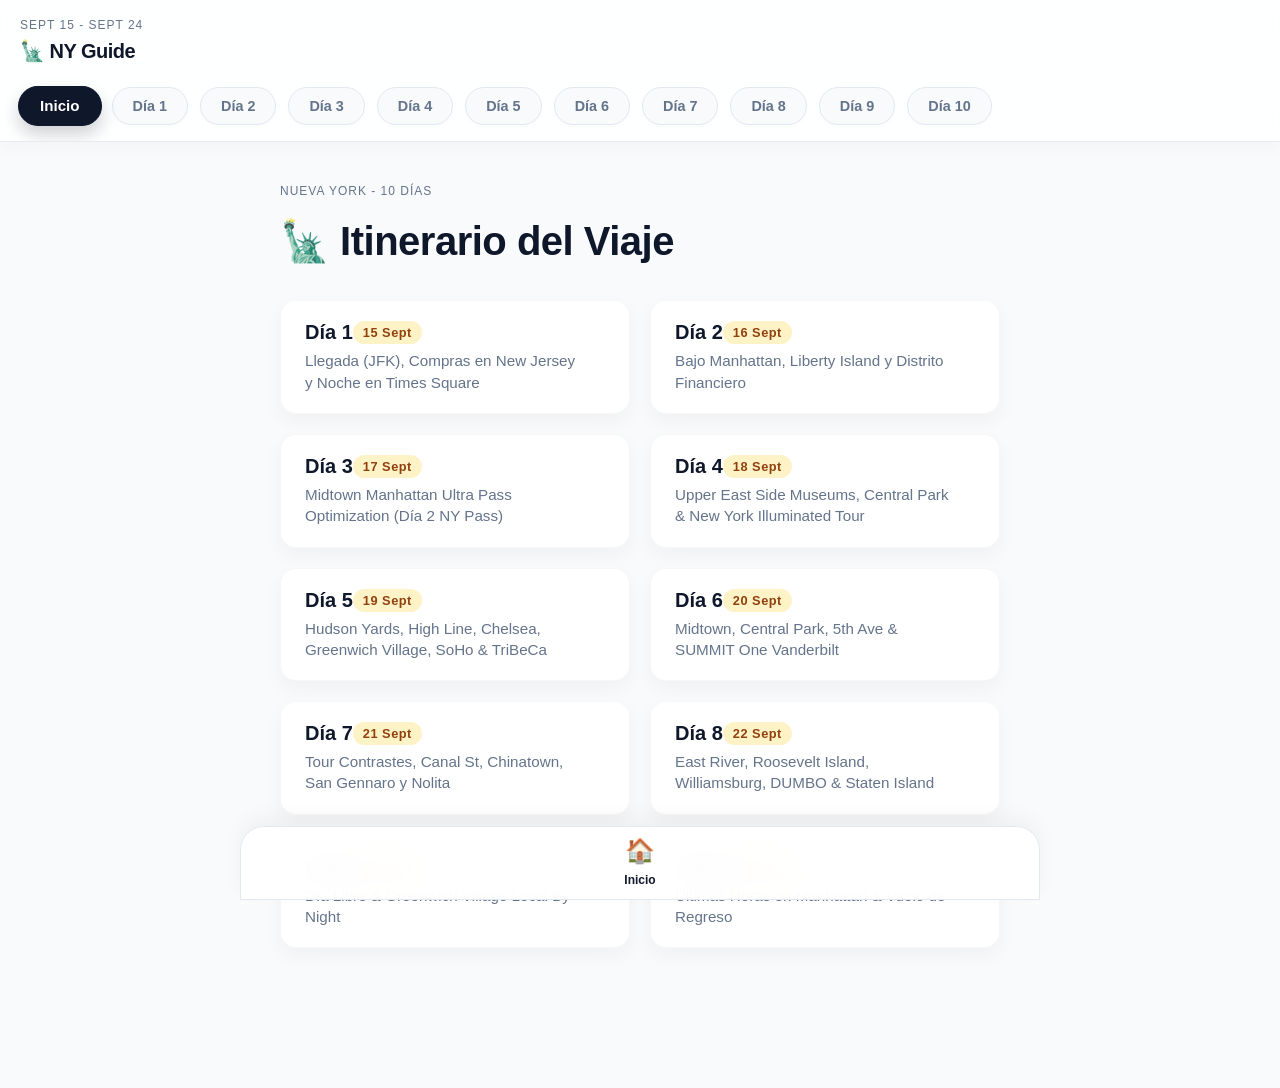
==== commit 05c12d16: "Upload 2" ====
--- a/index.html
+++ b/index.html
@@ -145,67 +145,72 @@
             100% { opacity: 1; transform: translateY(0); }
         }
 
-        /* --- HOME VIEW (HERO) --- */
-        .hero-card {
-            background: linear-gradient(135deg, var(--primary-dark) 0%, #1E3A8A 100%);
-            border-radius: var(--radius-lg);
-            padding: 40px 30px;
-            color: white;
-            text-align: center;
-            box-shadow: 0 20px 40px rgba(15, 23, 42, 0.25);
+        /* --- HOME GRID (DAYS LIST) --- */
+        .days-grid {
+            display: grid;
+            grid-template-columns: 1fr;
+            gap: 16px;
+            margin-top: 10px;
+        }
+
+        .day-card-btn {
+            background: var(--surface-color);
+            border-radius: var(--radius-md);
+            padding: 20px 24px;
+            text-align: left;
+            border: 1px solid rgba(0,0,0,0.03);
+            box-shadow: 0 8px 20px rgba(0,0,0,0.04);
+            cursor: pointer;
+            transition: transform 0.2s, box-shadow 0.2s, border-color 0.2s;
+            display: flex;
+            flex-direction: column;
             position: relative;
             overflow: hidden;
         }
 
-        .hero-card::after {
+        .day-card-btn::before {
             content: '';
             position: absolute;
-            top: -50%; left: -50%; width: 200%; height: 200%;
-            background: radial-gradient(circle, rgba(255,255,255,0.1) 0%, transparent 60%);
-            opacity: 0.5;
-            pointer-events: none;
-        }
-
-        .hero-title {
-            font-size: 2.5rem;
+            left: 0; top: 0; bottom: 0; width: 4px;
+            background: var(--accent);
+            border-radius: 4px 0 0 4px;
+            opacity: 0;
+            transition: opacity 0.2s;
+        }
+
+        .day-card-btn:active {
+            transform: scale(0.97);
+        }
+        
+        .day-card-btn:active::before {
+            opacity: 1;
+        }
+
+        .day-card-title {
+            font-size: 1.25rem;
             font-weight: 800;
-            margin-bottom: 8px;
-            letter-spacing: -1px;
-            line-height: 1.1;
-        }
-
-        .hero-dates {
-            display: inline-block;
-            background: rgba(255,255,255,0.15);
-            backdrop-filter: blur(10px);
-            padding: 6px 16px;
-            border-radius: 20px;
-            font-size: 0.85rem;
-            font-weight: 600;
-            margin-bottom: 30px;
+            color: var(--primary-dark);
+            margin-bottom: 6px;
+            display: flex;
+            justify-content: space-between;
+            align-items: center;
+        }
+
+        .day-card-date {
+            font-size: 0.8rem;
+            font-weight: 700;
+            color: #92400E;
+            background: var(--accent-light);
+            padding: 4px 10px;
+            border-radius: 12px;
             letter-spacing: 0.5px;
         }
 
-        .btn-primary {
-            background-color: var(--accent);
-            color: var(--primary-dark);
-            border: none;
-            padding: 18px 36px;
-            font-size: 1.1rem;
-            font-weight: 800;
-            border-radius: 100px;
-            cursor: pointer;
-            box-shadow: 0 10px 25px rgba(245, 158, 11, 0.4);
-            transition: transform 0.2s, box-shadow 0.2s;
-            display: inline-flex;
-            align-items: center;
-            gap: 10px;
-            width: 100%;
-            justify-content: center;
-        }
-
-        .btn-primary:active {
-            transform: scale(0.96);
+        .day-card-desc {
+            font-size: 0.95rem;
+            color: var(--text-muted);
+            line-height: 1.4;
+            padding-right: 20px;
         }
 
         /* --- DAY VIEW & TIMELINE --- */
@@ -379,15 +384,15 @@
             bottom: 0;
             left: 0;
             width: 100%;
-            background: rgba(255, 255, 255, 0.9);
+            background: rgba(255, 255, 255, 0.95);
             backdrop-filter: blur(20px);
             -webkit-backdrop-filter: blur(20px);
             border-top: 1px solid var(--border-light);
             display: flex;
             justify-content: space-evenly;
-            padding: 12px 10px 24px; /* Extra bottom padding for iOS safe area */
+            padding: 12px 10px 24px;
             z-index: 100;
-            box-shadow: 0 -10px 20px rgba(0,0,0,0.03);
+            box-shadow: 0 -10px 20px rgba(0,0,0,0.04);
         }
 
         .tab-btn {
@@ -402,7 +407,7 @@
             font-weight: 600;
             width: 80px;
             cursor: pointer;
-            transition: color 0.2s;
+            transition: color 0.2s, opacity 0.2s;
         }
 
         .tab-icon {
@@ -422,8 +427,8 @@
         }
 
         .tab-btn:disabled {
-            opacity: 0.4;
-            cursor: not-allowed;
+            opacity: 0;
+            pointer-events: none;
         }
 
         /* Utilities */
@@ -435,11 +440,20 @@
             .app-container {
                 padding: 40px;
             }
-            .hero-title {
-                font-size: 3.5rem;
-            }
             .day-headline {
                 font-size: 2.5rem;
+            }
+            .days-grid {
+                grid-template-columns: repeat(2, 1fr);
+                gap: 20px;
+            }
+            .day-card-btn:hover {
+                transform: translateY(-3px);
+                box-shadow: 0 12px 25px rgba(0,0,0,0.08);
+                border-color: rgba(0,0,0,0.08);
+            }
+            .day-card-btn:hover::before {
+                opacity: 1;
             }
             .card {
                 padding: 32px;
@@ -493,16 +507,53 @@
     <!-- MAIN APP CONTAINER -->
     <div class="app-container">
         
-        <!-- PANTALLA DE INICIO -->
+        <!-- PANTALLA DE INICIO (LISTADO DE DÍAS) -->
         <div id="view-home" class="view-section active">
-            <div class="hero-card">
-                <h2 class="hero-title">Nueva York</h2>
-                <div class="hero-dates">10 Días de Viaje</div>
-                <p style="font-size: 1.1rem; opacity: 0.9; margin-bottom: 30px; font-weight: 500;">
-                    15 de Septiembre al 24 de Septiembre
-                </p>
-                <button class="btn-primary" onclick="goToDay(1)">
-                    Comenzar Aventura <span>✈️</span>
+            <div class="day-header">
+                <div class="header-subtitle mb-4">Nueva York - 10 Días</div>
+                <h2 class="day-headline">🗽 Itinerario del Viaje</h2>
+            </div>
+            
+            <div class="days-grid">
+                <button class="day-card-btn" onclick="goToDay(1)">
+                    <div class="day-card-title">Día 1 <span class="day-card-date">15 Sept</span></div>
+                    <div class="day-card-desc">Llegada (JFK), Compras en New Jersey y Noche en Times Square</div>
+                </button>
+                <button class="day-card-btn" onclick="goToDay(2)">
+                    <div class="day-card-title">Día 2 <span class="day-card-date">16 Sept</span></div>
+                    <div class="day-card-desc">Bajo Manhattan, Liberty Island y Distrito Financiero</div>
+                </button>
+                <button class="day-card-btn" onclick="goToDay(3)">
+                    <div class="day-card-title">Día 3 <span class="day-card-date">17 Sept</span></div>
+                    <div class="day-card-desc">Midtown Manhattan Ultra Pass Optimization (Día 2 NY Pass)</div>
+                </button>
+                <button class="day-card-btn" onclick="goToDay(4)">
+                    <div class="day-card-title">Día 4 <span class="day-card-date">18 Sept</span></div>
+                    <div class="day-card-desc">Upper East Side Museums, Central Park & New York Illuminated Tour</div>
+                </button>
+                <button class="day-card-btn" onclick="goToDay(5)">
+                    <div class="day-card-title">Día 5 <span class="day-card-date">19 Sept</span></div>
+                    <div class="day-card-desc">Hudson Yards, High Line, Chelsea, Greenwich Village, SoHo & TriBeCa</div>
+                </button>
+                <button class="day-card-btn" onclick="goToDay(6)">
+                    <div class="day-card-title">Día 6 <span class="day-card-date">20 Sept</span></div>
+                    <div class="day-card-desc">Midtown, Central Park, 5th Ave & SUMMIT One Vanderbilt</div>
+                </button>
+                <button class="day-card-btn" onclick="goToDay(7)">
+                    <div class="day-card-title">Día 7 <span class="day-card-date">21 Sept</span></div>
+                    <div class="day-card-desc">Tour Contrastes, Canal St, Chinatown, San Gennaro y Nolita</div>
+                </button>
+                <button class="day-card-btn" onclick="goToDay(8)">
+                    <div class="day-card-title">Día 8 <span class="day-card-date">22 Sept</span></div>
+                    <div class="day-card-desc">East River, Roosevelt Island, Williamsburg, DUMBO & Staten Island</div>
+                </button>
+                <button class="day-card-btn" onclick="goToDay(9)">
+                    <div class="day-card-title">Día 9 <span class="day-card-date">23 Sept</span></div>
+                    <div class="day-card-desc">Día Libre & Greenwich Village Local By Night</div>
+                </button>
+                <button class="day-card-btn" onclick="goToDay(10)">
+                    <div class="day-card-title">Día 10 <span class="day-card-date">24 Sept</span></div>
+                    <div class="day-card-desc">Últimas Horas en Manhattan & Vuelo de Regreso</div>
                 </button>
             </div>
         </div>
@@ -1424,12 +1475,22 @@
             // Bottom Nav State
             if (currentDay === 'home') {
                 btnPrev.disabled = true;
-                btnNext.disabled = false;
+                btnNext.disabled = true;
+                btnPrev.style.visibility = 'hidden'; 
+                btnNext.style.visibility = 'hidden';
                 btnHome.classList.add('active');
             } else {
                 btnHome.classList.remove('active');
-                btnPrev.disabled = false;
+                
+                btnPrev.style.visibility = 'visible';
+                btnNext.style.visibility = 'visible';
+
+                btnPrev.disabled = (currentDay === 1);
                 btnNext.disabled = (currentDay === 10);
+                
+                // Ocultar botones en los extremos para dejarlo visualmente claro
+                if (currentDay === 1) btnPrev.style.visibility = 'hidden';
+                if (currentDay === 10) btnNext.style.visibility = 'hidden';
             }
 
             // Top Pill State & Auto-Scroll
@@ -1442,7 +1503,7 @@
         }
 
         function goToDay(day) {
-            if (currentDay === day) return; // Prevent re-triggering current view
+            if (currentDay === day) return;
             
             hideAllViews();
             currentDay = day;
@@ -1459,20 +1520,13 @@
         }
 
         function prevDay() {
-            if (currentDay === 'home') return;
-            if (currentDay === 1) {
-                goToDay('home');
-            } else {
-                goToDay(currentDay - 1);
-            }
+            if (currentDay === 'home' || currentDay === 1) return;
+            goToDay(currentDay - 1);
         }
 
         function nextDay() {
-            if (currentDay === 'home') {
-                goToDay(1);
-            } else if (currentDay < 10) {
-                goToDay(currentDay + 1);
-            }
+            if (currentDay === 'home' || currentDay === 10) return;
+            goToDay(currentDay + 1);
         }
 
         // Initialize state
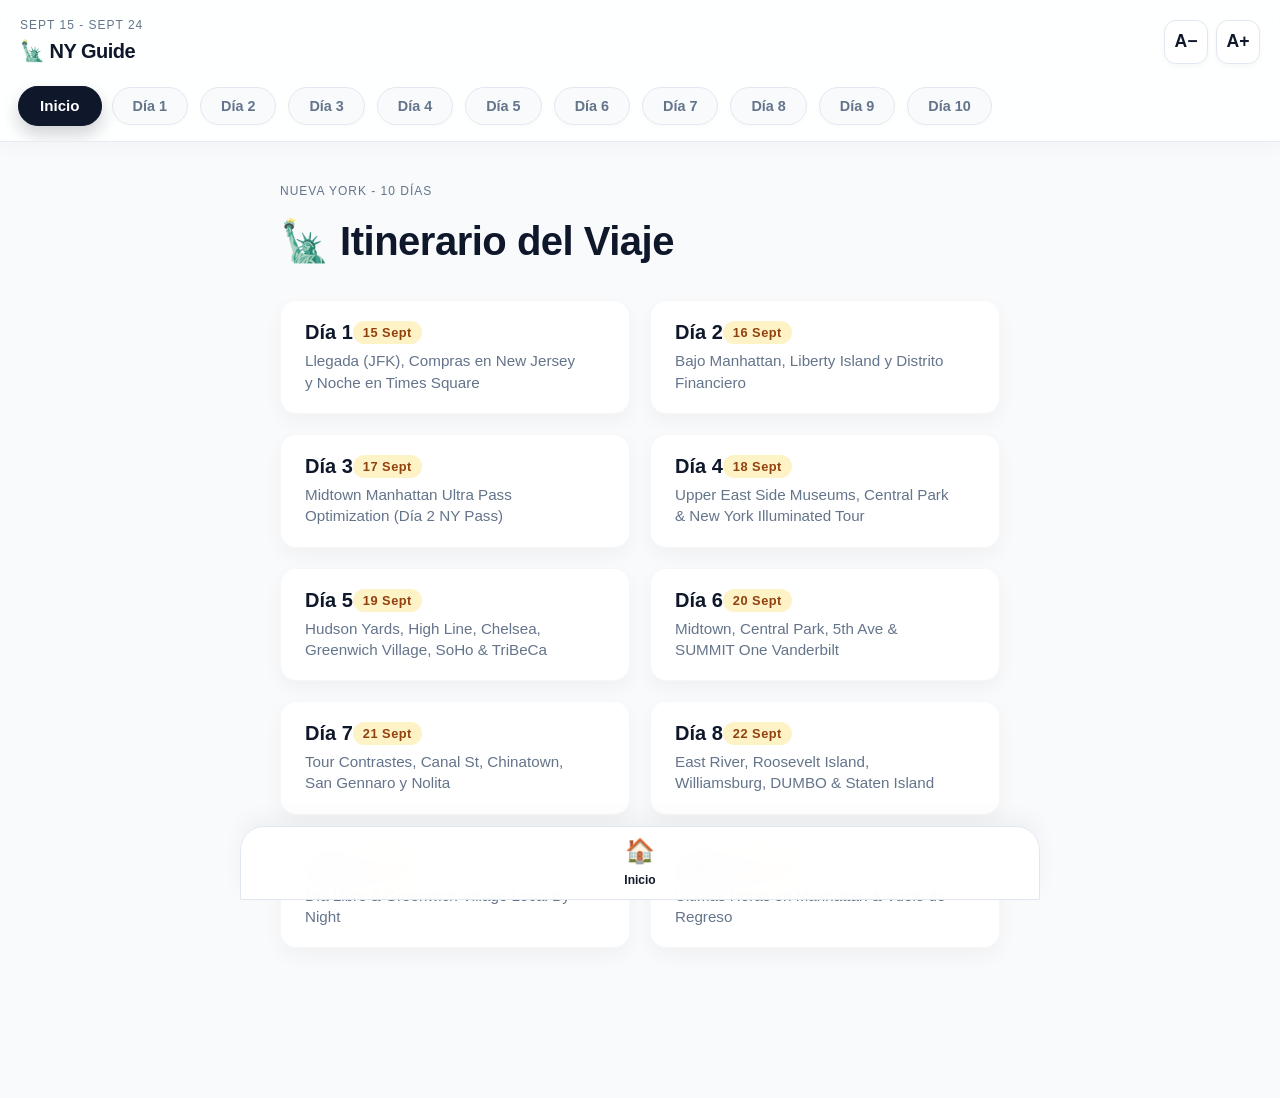
==== commit 41531d0f: "Update 3 Added font size controls and adjusted styles for better accessibility." ====
--- a/index.html
+++ b/index.html
@@ -27,6 +27,11 @@
             --nav-height: 85px;
         }
 
+        html {
+            font-size: 16px; /* Base font size, will be modified by JS */
+            transition: font-size 0.2s ease-out; /* Smooth transition when resizing */
+        }
+
         * {
             box-sizing: border-box;
             margin: 0;
@@ -39,7 +44,7 @@
             background-color: var(--bg-color);
             color: var(--text-main);
             line-height: 1.6;
-            padding-bottom: 100px; /* Space for bottom nav */
+            padding-bottom: 110px; /* Space for bottom nav */
             overscroll-behavior-y: none;
         }
 
@@ -78,6 +83,35 @@
             font-weight: 500;
             text-transform: uppercase;
             letter-spacing: 1px;
+        }
+
+        /* --- FONT SIZE CONTROLS --- */
+        .font-controls {
+            display: flex;
+            gap: 8px;
+            align-items: center;
+        }
+
+        .font-btn {
+            background: var(--surface-color);
+            border: 1px solid var(--border-light);
+            color: var(--primary-dark);
+            width: 44px;
+            height: 44px;
+            border-radius: 12px;
+            font-size: 1.1rem;
+            font-weight: 800;
+            cursor: pointer;
+            display: flex;
+            justify-content: center;
+            align-items: center;
+            box-shadow: 0 2px 6px rgba(0,0,0,0.04);
+            transition: all 0.2s cubic-bezier(0.4, 0, 0.2, 1);
+        }
+
+        .font-btn:active {
+            transform: scale(0.92);
+            background: var(--bg-color);
         }
 
         /* Horizontal Scroll Day Selector */
@@ -361,8 +395,9 @@
 
         .icon-box {
             background: #FFFFFF;
-            width: 40px; height: 40px;
-            border-radius: 10px;
+            width: 2.5rem; 
+            height: 2.5rem;
+            border-radius: 0.6rem;
             display: flex;
             align-items: center;
             justify-content: center;
@@ -405,7 +440,9 @@
             color: var(--text-muted);
             font-size: 0.75rem;
             font-weight: 600;
-            width: 80px;
+            flex: 1; /* Adaptable width for scaling fonts */
+            min-width: 60px;
+            max-width: 100px;
             cursor: pointer;
             transition: color 0.2s, opacity 0.2s;
         }
@@ -487,6 +524,11 @@
             <div>
                 <div class="header-subtitle">Sept 15 - Sept 24</div>
                 <h1 class="header-title">🗽 NY Guide</h1>
+            </div>
+            <!-- Font Size Controls -->
+            <div class="font-controls">
+                <button class="font-btn" onclick="changeFontSize(-2)" aria-label="Achicar tamaño de texto">A−</button>
+                <button class="font-btn" onclick="changeFontSize(2)" aria-label="Agrandar tamaño de texto">A+</button>
             </div>
         </div>
         <div class="day-scroller" id="dayScroller">
@@ -1456,6 +1498,32 @@
     </nav>
 
     <script>
+        // --- LOGICA DE CONTROL DE TAMAÑO DE FUENTE ---
+        let currentFontSize = 16;
+        const MIN_FONT = 12;
+        const MAX_FONT = 26;
+
+        function initFontSize() {
+            const savedSize = localStorage.getItem('ny-font-size');
+            if (savedSize) {
+                currentFontSize = parseInt(savedSize, 10);
+                document.documentElement.style.fontSize = currentFontSize + 'px';
+            }
+        }
+
+        function changeFontSize(delta) {
+            let newSize = currentFontSize + delta;
+            if (newSize >= MIN_FONT && newSize <= MAX_FONT) {
+                currentFontSize = newSize;
+                document.documentElement.style.fontSize = currentFontSize + 'px';
+                localStorage.setItem('ny-font-size', currentFontSize);
+            }
+        }
+
+        // Inicializar tamaño de fuente guardado al cargar
+        initFontSize();
+
+        // --- LOGICA DE NAVEGACION ---
         let currentDay = 'home';
         
         function hideAllViews() {
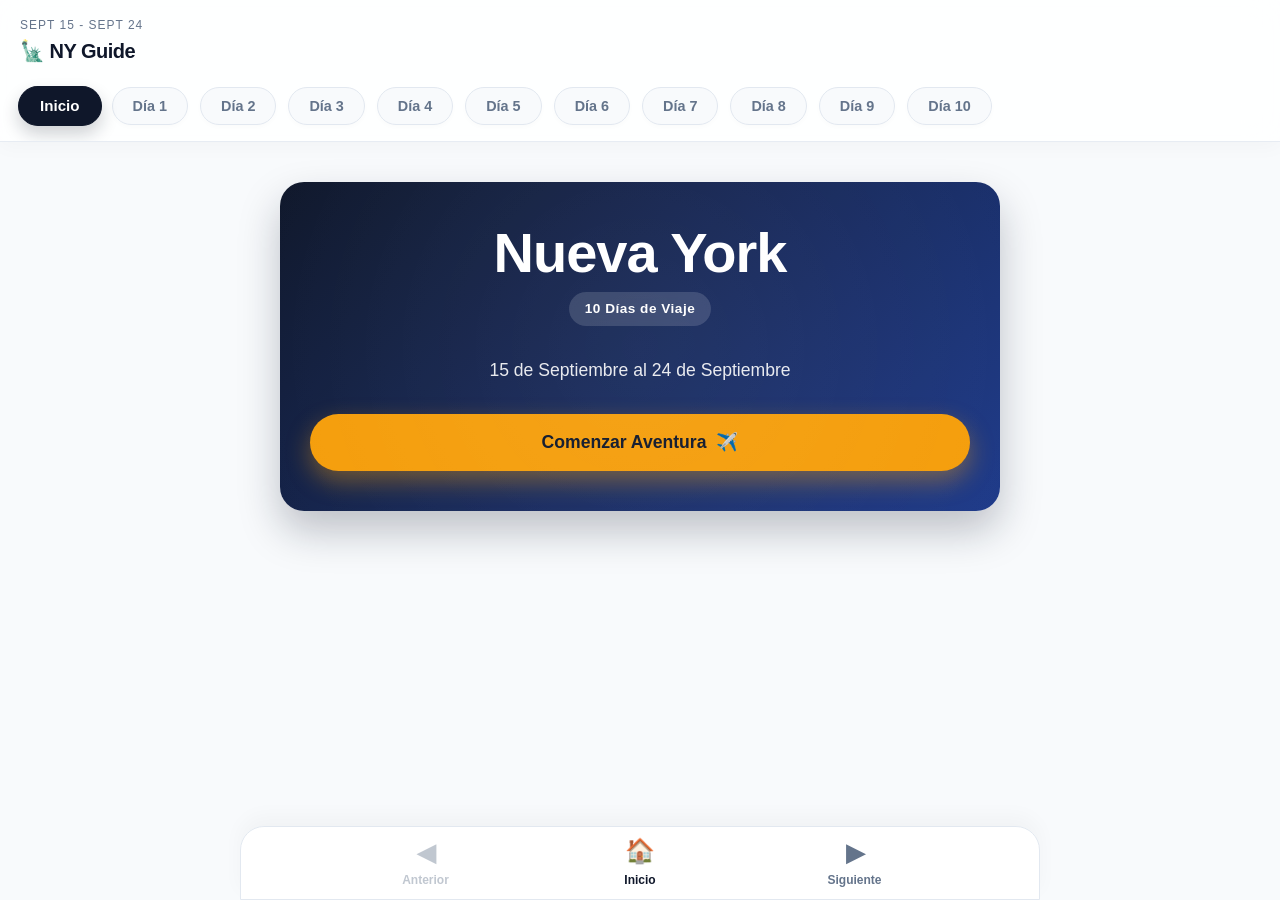
==== commit db355ae0: "Update 4 Removed font size controls and adjusted related styles. Updated the home view to include a " ====
--- a/index.html
+++ b/index.html
@@ -3,6 +3,9 @@
 <head>
     <meta charset="UTF-8">
     <meta name="viewport" content="width=device-width, initial-scale=1.0, maximum-scale=1.0, user-scalable=no">
+
+    <link rel="manifest" href="manifest.json">
+
     <title>NY Travel Guide Premium</title>
     <meta name="theme-color" content="#0F172A">
     <style>
@@ -27,11 +30,6 @@
             --nav-height: 85px;
         }
 
-        html {
-            font-size: 16px; /* Base font size, will be modified by JS */
-            transition: font-size 0.2s ease-out; /* Smooth transition when resizing */
-        }
-
         * {
             box-sizing: border-box;
             margin: 0;
@@ -44,7 +42,7 @@
             background-color: var(--bg-color);
             color: var(--text-main);
             line-height: 1.6;
-            padding-bottom: 110px; /* Space for bottom nav */
+            padding-bottom: 100px; /* Space for bottom nav */
             overscroll-behavior-y: none;
         }
 
@@ -83,35 +81,6 @@
             font-weight: 500;
             text-transform: uppercase;
             letter-spacing: 1px;
-        }
-
-        /* --- FONT SIZE CONTROLS --- */
-        .font-controls {
-            display: flex;
-            gap: 8px;
-            align-items: center;
-        }
-
-        .font-btn {
-            background: var(--surface-color);
-            border: 1px solid var(--border-light);
-            color: var(--primary-dark);
-            width: 44px;
-            height: 44px;
-            border-radius: 12px;
-            font-size: 1.1rem;
-            font-weight: 800;
-            cursor: pointer;
-            display: flex;
-            justify-content: center;
-            align-items: center;
-            box-shadow: 0 2px 6px rgba(0,0,0,0.04);
-            transition: all 0.2s cubic-bezier(0.4, 0, 0.2, 1);
-        }
-
-        .font-btn:active {
-            transform: scale(0.92);
-            background: var(--bg-color);
         }
 
         /* Horizontal Scroll Day Selector */
@@ -179,72 +148,67 @@
             100% { opacity: 1; transform: translateY(0); }
         }
 
-        /* --- HOME GRID (DAYS LIST) --- */
-        .days-grid {
-            display: grid;
-            grid-template-columns: 1fr;
-            gap: 16px;
-            margin-top: 10px;
-        }
-
-        .day-card-btn {
-            background: var(--surface-color);
-            border-radius: var(--radius-md);
-            padding: 20px 24px;
-            text-align: left;
-            border: 1px solid rgba(0,0,0,0.03);
-            box-shadow: 0 8px 20px rgba(0,0,0,0.04);
-            cursor: pointer;
-            transition: transform 0.2s, box-shadow 0.2s, border-color 0.2s;
-            display: flex;
-            flex-direction: column;
+        /* --- HOME VIEW (HERO) --- */
+        .hero-card {
+            background: linear-gradient(135deg, var(--primary-dark) 0%, #1E3A8A 100%);
+            border-radius: var(--radius-lg);
+            padding: 40px 30px;
+            color: white;
+            text-align: center;
+            box-shadow: 0 20px 40px rgba(15, 23, 42, 0.25);
             position: relative;
             overflow: hidden;
         }
 
-        .day-card-btn::before {
+        .hero-card::after {
             content: '';
             position: absolute;
-            left: 0; top: 0; bottom: 0; width: 4px;
-            background: var(--accent);
-            border-radius: 4px 0 0 4px;
-            opacity: 0;
-            transition: opacity 0.2s;
-        }
-
-        .day-card-btn:active {
-            transform: scale(0.97);
-        }
-        
-        .day-card-btn:active::before {
-            opacity: 1;
-        }
-
-        .day-card-title {
-            font-size: 1.25rem;
+            top: -50%; left: -50%; width: 200%; height: 200%;
+            background: radial-gradient(circle, rgba(255,255,255,0.1) 0%, transparent 60%);
+            opacity: 0.5;
+            pointer-events: none;
+        }
+
+        .hero-title {
+            font-size: 2.5rem;
             font-weight: 800;
+            margin-bottom: 8px;
+            letter-spacing: -1px;
+            line-height: 1.1;
+        }
+
+        .hero-dates {
+            display: inline-block;
+            background: rgba(255,255,255,0.15);
+            backdrop-filter: blur(10px);
+            padding: 6px 16px;
+            border-radius: 20px;
+            font-size: 0.85rem;
+            font-weight: 600;
+            margin-bottom: 30px;
+            letter-spacing: 0.5px;
+        }
+
+        .btn-primary {
+            background-color: var(--accent);
             color: var(--primary-dark);
-            margin-bottom: 6px;
-            display: flex;
-            justify-content: space-between;
+            border: none;
+            padding: 18px 36px;
+            font-size: 1.1rem;
+            font-weight: 800;
+            border-radius: 100px;
+            cursor: pointer;
+            box-shadow: 0 10px 25px rgba(245, 158, 11, 0.4);
+            transition: transform 0.2s, box-shadow 0.2s;
+            display: inline-flex;
             align-items: center;
-        }
-
-        .day-card-date {
-            font-size: 0.8rem;
-            font-weight: 700;
-            color: #92400E;
-            background: var(--accent-light);
-            padding: 4px 10px;
-            border-radius: 12px;
-            letter-spacing: 0.5px;
-        }
-
-        .day-card-desc {
-            font-size: 0.95rem;
-            color: var(--text-muted);
-            line-height: 1.4;
-            padding-right: 20px;
+            gap: 10px;
+            width: 100%;
+            justify-content: center;
+        }
+
+        .btn-primary:active {
+            transform: scale(0.96);
         }
 
         /* --- DAY VIEW & TIMELINE --- */
@@ -395,9 +359,8 @@
 
         .icon-box {
             background: #FFFFFF;
-            width: 2.5rem; 
-            height: 2.5rem;
-            border-radius: 0.6rem;
+            width: 40px; height: 40px;
+            border-radius: 10px;
             display: flex;
             align-items: center;
             justify-content: center;
@@ -419,15 +382,15 @@
             bottom: 0;
             left: 0;
             width: 100%;
-            background: rgba(255, 255, 255, 0.95);
+            background: rgba(255, 255, 255, 0.9);
             backdrop-filter: blur(20px);
             -webkit-backdrop-filter: blur(20px);
             border-top: 1px solid var(--border-light);
             display: flex;
             justify-content: space-evenly;
-            padding: 12px 10px 24px;
+            padding: 12px 10px 24px; /* Extra bottom padding for iOS safe area */
             z-index: 100;
-            box-shadow: 0 -10px 20px rgba(0,0,0,0.04);
+            box-shadow: 0 -10px 20px rgba(0,0,0,0.03);
         }
 
         .tab-btn {
@@ -440,11 +403,9 @@
             color: var(--text-muted);
             font-size: 0.75rem;
             font-weight: 600;
-            flex: 1; /* Adaptable width for scaling fonts */
-            min-width: 60px;
-            max-width: 100px;
+            width: 80px;
             cursor: pointer;
-            transition: color 0.2s, opacity 0.2s;
+            transition: color 0.2s;
         }
 
         .tab-icon {
@@ -464,8 +425,8 @@
         }
 
         .tab-btn:disabled {
-            opacity: 0;
-            pointer-events: none;
+            opacity: 0.4;
+            cursor: not-allowed;
         }
 
         /* Utilities */
@@ -477,20 +438,11 @@
             .app-container {
                 padding: 40px;
             }
+            .hero-title {
+                font-size: 3.5rem;
+            }
             .day-headline {
                 font-size: 2.5rem;
-            }
-            .days-grid {
-                grid-template-columns: repeat(2, 1fr);
-                gap: 20px;
-            }
-            .day-card-btn:hover {
-                transform: translateY(-3px);
-                box-shadow: 0 12px 25px rgba(0,0,0,0.08);
-                border-color: rgba(0,0,0,0.08);
-            }
-            .day-card-btn:hover::before {
-                opacity: 1;
             }
             .card {
                 padding: 32px;
@@ -525,11 +477,6 @@
                 <div class="header-subtitle">Sept 15 - Sept 24</div>
                 <h1 class="header-title">🗽 NY Guide</h1>
             </div>
-            <!-- Font Size Controls -->
-            <div class="font-controls">
-                <button class="font-btn" onclick="changeFontSize(-2)" aria-label="Achicar tamaño de texto">A−</button>
-                <button class="font-btn" onclick="changeFontSize(2)" aria-label="Agrandar tamaño de texto">A+</button>
-            </div>
         </div>
         <div class="day-scroller" id="dayScroller">
             <button class="pill active" id="pill-home" onclick="goToDay('home')">Inicio</button>
@@ -549,53 +496,16 @@
     <!-- MAIN APP CONTAINER -->
     <div class="app-container">
         
-        <!-- PANTALLA DE INICIO (LISTADO DE DÍAS) -->
+        <!-- PANTALLA DE INICIO -->
         <div id="view-home" class="view-section active">
-            <div class="day-header">
-                <div class="header-subtitle mb-4">Nueva York - 10 Días</div>
-                <h2 class="day-headline">🗽 Itinerario del Viaje</h2>
-            </div>
-            
-            <div class="days-grid">
-                <button class="day-card-btn" onclick="goToDay(1)">
-                    <div class="day-card-title">Día 1 <span class="day-card-date">15 Sept</span></div>
-                    <div class="day-card-desc">Llegada (JFK), Compras en New Jersey y Noche en Times Square</div>
-                </button>
-                <button class="day-card-btn" onclick="goToDay(2)">
-                    <div class="day-card-title">Día 2 <span class="day-card-date">16 Sept</span></div>
-                    <div class="day-card-desc">Bajo Manhattan, Liberty Island y Distrito Financiero</div>
-                </button>
-                <button class="day-card-btn" onclick="goToDay(3)">
-                    <div class="day-card-title">Día 3 <span class="day-card-date">17 Sept</span></div>
-                    <div class="day-card-desc">Midtown Manhattan Ultra Pass Optimization (Día 2 NY Pass)</div>
-                </button>
-                <button class="day-card-btn" onclick="goToDay(4)">
-                    <div class="day-card-title">Día 4 <span class="day-card-date">18 Sept</span></div>
-                    <div class="day-card-desc">Upper East Side Museums, Central Park & New York Illuminated Tour</div>
-                </button>
-                <button class="day-card-btn" onclick="goToDay(5)">
-                    <div class="day-card-title">Día 5 <span class="day-card-date">19 Sept</span></div>
-                    <div class="day-card-desc">Hudson Yards, High Line, Chelsea, Greenwich Village, SoHo & TriBeCa</div>
-                </button>
-                <button class="day-card-btn" onclick="goToDay(6)">
-                    <div class="day-card-title">Día 6 <span class="day-card-date">20 Sept</span></div>
-                    <div class="day-card-desc">Midtown, Central Park, 5th Ave & SUMMIT One Vanderbilt</div>
-                </button>
-                <button class="day-card-btn" onclick="goToDay(7)">
-                    <div class="day-card-title">Día 7 <span class="day-card-date">21 Sept</span></div>
-                    <div class="day-card-desc">Tour Contrastes, Canal St, Chinatown, San Gennaro y Nolita</div>
-                </button>
-                <button class="day-card-btn" onclick="goToDay(8)">
-                    <div class="day-card-title">Día 8 <span class="day-card-date">22 Sept</span></div>
-                    <div class="day-card-desc">East River, Roosevelt Island, Williamsburg, DUMBO & Staten Island</div>
-                </button>
-                <button class="day-card-btn" onclick="goToDay(9)">
-                    <div class="day-card-title">Día 9 <span class="day-card-date">23 Sept</span></div>
-                    <div class="day-card-desc">Día Libre & Greenwich Village Local By Night</div>
-                </button>
-                <button class="day-card-btn" onclick="goToDay(10)">
-                    <div class="day-card-title">Día 10 <span class="day-card-date">24 Sept</span></div>
-                    <div class="day-card-desc">Últimas Horas en Manhattan & Vuelo de Regreso</div>
+            <div class="hero-card">
+                <h2 class="hero-title">Nueva York</h2>
+                <div class="hero-dates">10 Días de Viaje</div>
+                <p style="font-size: 1.1rem; opacity: 0.9; margin-bottom: 30px; font-weight: 500;">
+                    15 de Septiembre al 24 de Septiembre
+                </p>
+                <button class="btn-primary" onclick="goToDay(1)">
+                    Comenzar Aventura <span>✈️</span>
                 </button>
             </div>
         </div>
@@ -1498,32 +1408,6 @@
     </nav>
 
     <script>
-        // --- LOGICA DE CONTROL DE TAMAÑO DE FUENTE ---
-        let currentFontSize = 16;
-        const MIN_FONT = 12;
-        const MAX_FONT = 26;
-
-        function initFontSize() {
-            const savedSize = localStorage.getItem('ny-font-size');
-            if (savedSize) {
-                currentFontSize = parseInt(savedSize, 10);
-                document.documentElement.style.fontSize = currentFontSize + 'px';
-            }
-        }
-
-        function changeFontSize(delta) {
-            let newSize = currentFontSize + delta;
-            if (newSize >= MIN_FONT && newSize <= MAX_FONT) {
-                currentFontSize = newSize;
-                document.documentElement.style.fontSize = currentFontSize + 'px';
-                localStorage.setItem('ny-font-size', currentFontSize);
-            }
-        }
-
-        // Inicializar tamaño de fuente guardado al cargar
-        initFontSize();
-
-        // --- LOGICA DE NAVEGACION ---
         let currentDay = 'home';
         
         function hideAllViews() {
@@ -1543,22 +1427,12 @@
             // Bottom Nav State
             if (currentDay === 'home') {
                 btnPrev.disabled = true;
-                btnNext.disabled = true;
-                btnPrev.style.visibility = 'hidden'; 
-                btnNext.style.visibility = 'hidden';
+                btnNext.disabled = false;
                 btnHome.classList.add('active');
             } else {
                 btnHome.classList.remove('active');
-                
-                btnPrev.style.visibility = 'visible';
-                btnNext.style.visibility = 'visible';
-
-                btnPrev.disabled = (currentDay === 1);
+                btnPrev.disabled = false;
                 btnNext.disabled = (currentDay === 10);
-                
-                // Ocultar botones en los extremos para dejarlo visualmente claro
-                if (currentDay === 1) btnPrev.style.visibility = 'hidden';
-                if (currentDay === 10) btnNext.style.visibility = 'hidden';
             }
 
             // Top Pill State & Auto-Scroll
@@ -1571,7 +1445,7 @@
         }
 
         function goToDay(day) {
-            if (currentDay === day) return;
+            if (currentDay === day) return; // Prevent re-triggering current view
             
             hideAllViews();
             currentDay = day;
@@ -1588,17 +1462,31 @@
         }
 
         function prevDay() {
-            if (currentDay === 'home' || currentDay === 1) return;
-            goToDay(currentDay - 1);
+            if (currentDay === 'home') return;
+            if (currentDay === 1) {
+                goToDay('home');
+            } else {
+                goToDay(currentDay - 1);
+            }
         }
 
         function nextDay() {
-            if (currentDay === 'home' || currentDay === 10) return;
-            goToDay(currentDay + 1);
+            if (currentDay === 'home') {
+                goToDay(1);
+            } else if (currentDay < 10) {
+                goToDay(currentDay + 1);
+            }
         }
 
         // Initialize state
         updateNavState();
     </script>
+
+    <script>
+    if ("serviceWorker" in navigator) {
+        navigator.serviceWorker.register("./service-worker.js");
+    }
+    </script>
+
 </body>
 </html>
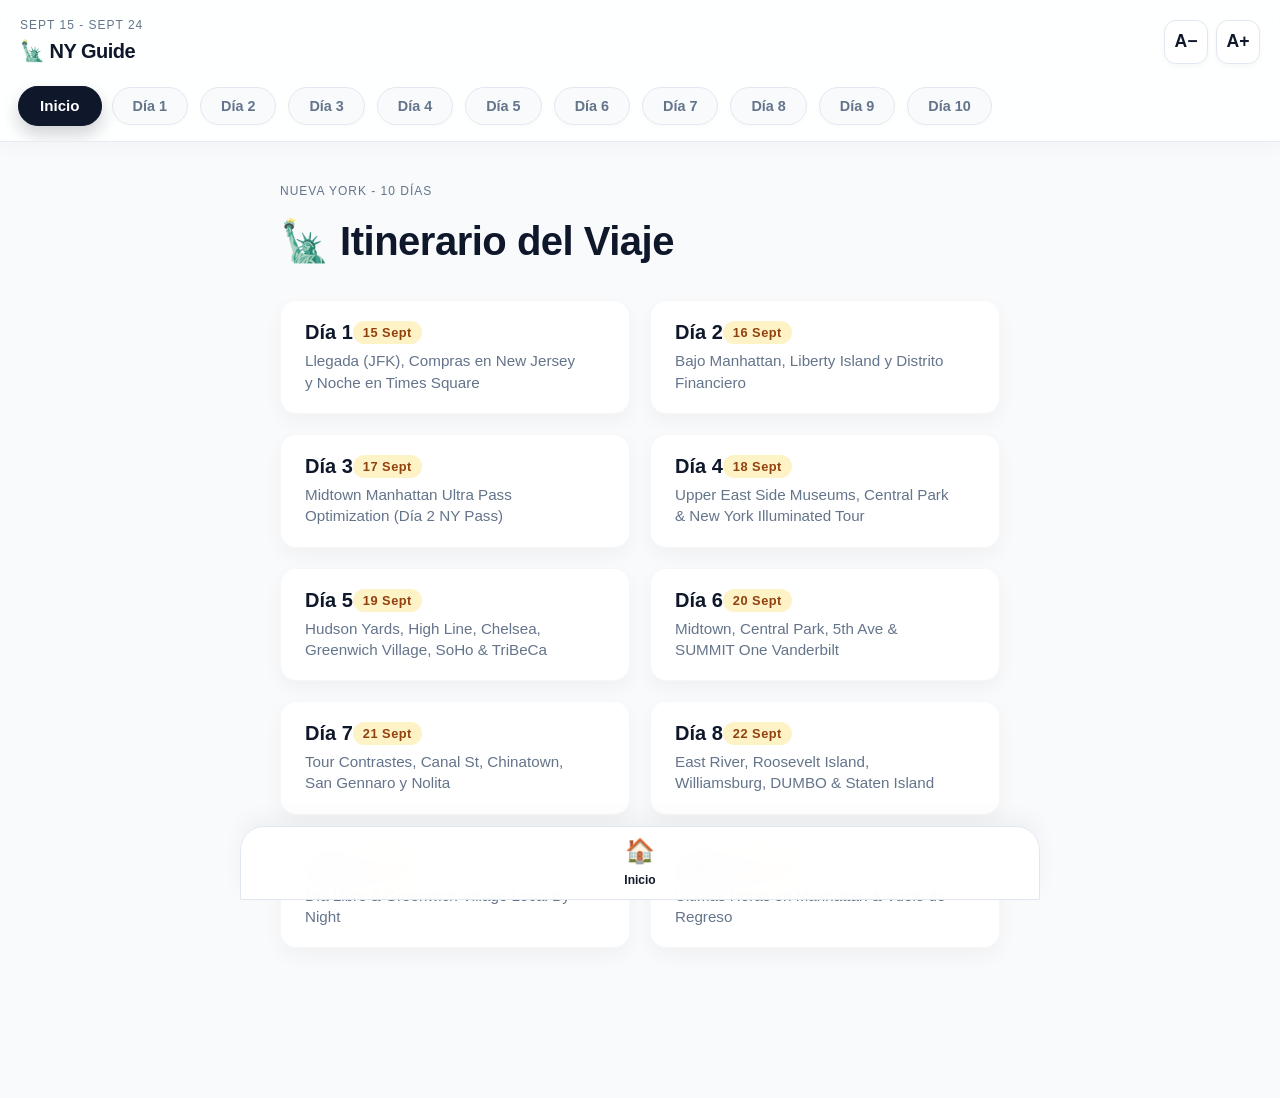
==== commit a6dafb84: "Update 6" ====
--- a/index.html
+++ b/index.html
@@ -3,9 +3,7 @@
 <head>
     <meta charset="UTF-8">
     <meta name="viewport" content="width=device-width, initial-scale=1.0, maximum-scale=1.0, user-scalable=no">
-
     <link rel="manifest" href="manifest.json">
-
     <title>NY Travel Guide Premium</title>
     <meta name="theme-color" content="#0F172A">
     <style>
@@ -30,6 +28,11 @@
             --nav-height: 85px;
         }
 
+        html {
+            font-size: 16px; /* Base font size, will be modified by JS */
+            transition: font-size 0.2s ease-out; /* Smooth transition when resizing */
+        }
+
         * {
             box-sizing: border-box;
             margin: 0;
@@ -42,7 +45,7 @@
             background-color: var(--bg-color);
             color: var(--text-main);
             line-height: 1.6;
-            padding-bottom: 100px; /* Space for bottom nav */
+            padding-bottom: 110px; /* Space for bottom nav */
             overscroll-behavior-y: none;
         }
 
@@ -81,6 +84,35 @@
             font-weight: 500;
             text-transform: uppercase;
             letter-spacing: 1px;
+        }
+
+        /* --- FONT SIZE CONTROLS --- */
+        .font-controls {
+            display: flex;
+            gap: 8px;
+            align-items: center;
+        }
+
+        .font-btn {
+            background: var(--surface-color);
+            border: 1px solid var(--border-light);
+            color: var(--primary-dark);
+            width: 44px;
+            height: 44px;
+            border-radius: 12px;
+            font-size: 1.1rem;
+            font-weight: 800;
+            cursor: pointer;
+            display: flex;
+            justify-content: center;
+            align-items: center;
+            box-shadow: 0 2px 6px rgba(0,0,0,0.04);
+            transition: all 0.2s cubic-bezier(0.4, 0, 0.2, 1);
+        }
+
+        .font-btn:active {
+            transform: scale(0.92);
+            background: var(--bg-color);
         }
 
         /* Horizontal Scroll Day Selector */
@@ -148,67 +180,72 @@
             100% { opacity: 1; transform: translateY(0); }
         }
 
-        /* --- HOME VIEW (HERO) --- */
-        .hero-card {
-            background: linear-gradient(135deg, var(--primary-dark) 0%, #1E3A8A 100%);
-            border-radius: var(--radius-lg);
-            padding: 40px 30px;
-            color: white;
-            text-align: center;
-            box-shadow: 0 20px 40px rgba(15, 23, 42, 0.25);
+        /* --- HOME GRID (DAYS LIST) --- */
+        .days-grid {
+            display: grid;
+            grid-template-columns: 1fr;
+            gap: 16px;
+            margin-top: 10px;
+        }
+
+        .day-card-btn {
+            background: var(--surface-color);
+            border-radius: var(--radius-md);
+            padding: 20px 24px;
+            text-align: left;
+            border: 1px solid rgba(0,0,0,0.03);
+            box-shadow: 0 8px 20px rgba(0,0,0,0.04);
+            cursor: pointer;
+            transition: transform 0.2s, box-shadow 0.2s, border-color 0.2s;
+            display: flex;
+            flex-direction: column;
             position: relative;
             overflow: hidden;
         }
 
-        .hero-card::after {
+        .day-card-btn::before {
             content: '';
             position: absolute;
-            top: -50%; left: -50%; width: 200%; height: 200%;
-            background: radial-gradient(circle, rgba(255,255,255,0.1) 0%, transparent 60%);
-            opacity: 0.5;
-            pointer-events: none;
-        }
-
-        .hero-title {
-            font-size: 2.5rem;
+            left: 0; top: 0; bottom: 0; width: 4px;
+            background: var(--accent);
+            border-radius: 4px 0 0 4px;
+            opacity: 0;
+            transition: opacity 0.2s;
+        }
+
+        .day-card-btn:active {
+            transform: scale(0.97);
+        }
+        
+        .day-card-btn:active::before {
+            opacity: 1;
+        }
+
+        .day-card-title {
+            font-size: 1.25rem;
             font-weight: 800;
-            margin-bottom: 8px;
-            letter-spacing: -1px;
-            line-height: 1.1;
-        }
-
-        .hero-dates {
-            display: inline-block;
-            background: rgba(255,255,255,0.15);
-            backdrop-filter: blur(10px);
-            padding: 6px 16px;
-            border-radius: 20px;
-            font-size: 0.85rem;
-            font-weight: 600;
-            margin-bottom: 30px;
+            color: var(--primary-dark);
+            margin-bottom: 6px;
+            display: flex;
+            justify-content: space-between;
+            align-items: center;
+        }
+
+        .day-card-date {
+            font-size: 0.8rem;
+            font-weight: 700;
+            color: #92400E;
+            background: var(--accent-light);
+            padding: 4px 10px;
+            border-radius: 12px;
             letter-spacing: 0.5px;
         }
 
-        .btn-primary {
-            background-color: var(--accent);
-            color: var(--primary-dark);
-            border: none;
-            padding: 18px 36px;
-            font-size: 1.1rem;
-            font-weight: 800;
-            border-radius: 100px;
-            cursor: pointer;
-            box-shadow: 0 10px 25px rgba(245, 158, 11, 0.4);
-            transition: transform 0.2s, box-shadow 0.2s;
-            display: inline-flex;
-            align-items: center;
-            gap: 10px;
-            width: 100%;
-            justify-content: center;
-        }
-
-        .btn-primary:active {
-            transform: scale(0.96);
+        .day-card-desc {
+            font-size: 0.95rem;
+            color: var(--text-muted);
+            line-height: 1.4;
+            padding-right: 20px;
         }
 
         /* --- DAY VIEW & TIMELINE --- */
@@ -359,8 +396,9 @@
 
         .icon-box {
             background: #FFFFFF;
-            width: 40px; height: 40px;
-            border-radius: 10px;
+            width: 2.5rem; 
+            height: 2.5rem;
+            border-radius: 0.6rem;
             display: flex;
             align-items: center;
             justify-content: center;
@@ -382,15 +420,15 @@
             bottom: 0;
             left: 0;
             width: 100%;
-            background: rgba(255, 255, 255, 0.9);
+            background: rgba(255, 255, 255, 0.95);
             backdrop-filter: blur(20px);
             -webkit-backdrop-filter: blur(20px);
             border-top: 1px solid var(--border-light);
             display: flex;
             justify-content: space-evenly;
-            padding: 12px 10px 24px; /* Extra bottom padding for iOS safe area */
+            padding: 12px 10px 24px;
             z-index: 100;
-            box-shadow: 0 -10px 20px rgba(0,0,0,0.03);
+            box-shadow: 0 -10px 20px rgba(0,0,0,0.04);
         }
 
         .tab-btn {
@@ -403,9 +441,11 @@
             color: var(--text-muted);
             font-size: 0.75rem;
             font-weight: 600;
-            width: 80px;
+            flex: 1; /* Adaptable width for scaling fonts */
+            min-width: 60px;
+            max-width: 100px;
             cursor: pointer;
-            transition: color 0.2s;
+            transition: color 0.2s, opacity 0.2s;
         }
 
         .tab-icon {
@@ -425,8 +465,8 @@
         }
 
         .tab-btn:disabled {
-            opacity: 0.4;
-            cursor: not-allowed;
+            opacity: 0;
+            pointer-events: none;
         }
 
         /* Utilities */
@@ -438,11 +478,20 @@
             .app-container {
                 padding: 40px;
             }
-            .hero-title {
-                font-size: 3.5rem;
-            }
             .day-headline {
                 font-size: 2.5rem;
+            }
+            .days-grid {
+                grid-template-columns: repeat(2, 1fr);
+                gap: 20px;
+            }
+            .day-card-btn:hover {
+                transform: translateY(-3px);
+                box-shadow: 0 12px 25px rgba(0,0,0,0.08);
+                border-color: rgba(0,0,0,0.08);
+            }
+            .day-card-btn:hover::before {
+                opacity: 1;
             }
             .card {
                 padding: 32px;
@@ -477,6 +526,11 @@
                 <div class="header-subtitle">Sept 15 - Sept 24</div>
                 <h1 class="header-title">🗽 NY Guide</h1>
             </div>
+            <!-- Font Size Controls -->
+            <div class="font-controls">
+                <button class="font-btn" onclick="changeFontSize(-2)" aria-label="Achicar tamaño de texto">A−</button>
+                <button class="font-btn" onclick="changeFontSize(2)" aria-label="Agrandar tamaño de texto">A+</button>
+            </div>
         </div>
         <div class="day-scroller" id="dayScroller">
             <button class="pill active" id="pill-home" onclick="goToDay('home')">Inicio</button>
@@ -496,16 +550,53 @@
     <!-- MAIN APP CONTAINER -->
     <div class="app-container">
         
-        <!-- PANTALLA DE INICIO -->
+        <!-- PANTALLA DE INICIO (LISTADO DE DÍAS) -->
         <div id="view-home" class="view-section active">
-            <div class="hero-card">
-                <h2 class="hero-title">Nueva York</h2>
-                <div class="hero-dates">10 Días de Viaje</div>
-                <p style="font-size: 1.1rem; opacity: 0.9; margin-bottom: 30px; font-weight: 500;">
-                    15 de Septiembre al 24 de Septiembre
-                </p>
-                <button class="btn-primary" onclick="goToDay(1)">
-                    Comenzar Aventura <span>✈️</span>
+            <div class="day-header">
+                <div class="header-subtitle mb-4">Nueva York - 10 Días</div>
+                <h2 class="day-headline">🗽 Itinerario del Viaje</h2>
+            </div>
+            
+            <div class="days-grid">
+                <button class="day-card-btn" onclick="goToDay(1)">
+                    <div class="day-card-title">Día 1 <span class="day-card-date">15 Sept</span></div>
+                    <div class="day-card-desc">Llegada (JFK), Compras en New Jersey y Noche en Times Square</div>
+                </button>
+                <button class="day-card-btn" onclick="goToDay(2)">
+                    <div class="day-card-title">Día 2 <span class="day-card-date">16 Sept</span></div>
+                    <div class="day-card-desc">Bajo Manhattan, Liberty Island y Distrito Financiero</div>
+                </button>
+                <button class="day-card-btn" onclick="goToDay(3)">
+                    <div class="day-card-title">Día 3 <span class="day-card-date">17 Sept</span></div>
+                    <div class="day-card-desc">Midtown Manhattan Ultra Pass Optimization (Día 2 NY Pass)</div>
+                </button>
+                <button class="day-card-btn" onclick="goToDay(4)">
+                    <div class="day-card-title">Día 4 <span class="day-card-date">18 Sept</span></div>
+                    <div class="day-card-desc">Upper East Side Museums, Central Park & New York Illuminated Tour</div>
+                </button>
+                <button class="day-card-btn" onclick="goToDay(5)">
+                    <div class="day-card-title">Día 5 <span class="day-card-date">19 Sept</span></div>
+                    <div class="day-card-desc">Hudson Yards, High Line, Chelsea, Greenwich Village, SoHo & TriBeCa</div>
+                </button>
+                <button class="day-card-btn" onclick="goToDay(6)">
+                    <div class="day-card-title">Día 6 <span class="day-card-date">20 Sept</span></div>
+                    <div class="day-card-desc">Midtown, Central Park, 5th Ave & SUMMIT One Vanderbilt</div>
+                </button>
+                <button class="day-card-btn" onclick="goToDay(7)">
+                    <div class="day-card-title">Día 7 <span class="day-card-date">21 Sept</span></div>
+                    <div class="day-card-desc">Tour Contrastes, Canal St, Chinatown, San Gennaro y Nolita</div>
+                </button>
+                <button class="day-card-btn" onclick="goToDay(8)">
+                    <div class="day-card-title">Día 8 <span class="day-card-date">22 Sept</span></div>
+                    <div class="day-card-desc">East River, Roosevelt Island, Williamsburg, DUMBO & Staten Island</div>
+                </button>
+                <button class="day-card-btn" onclick="goToDay(9)">
+                    <div class="day-card-title">Día 9 <span class="day-card-date">23 Sept</span></div>
+                    <div class="day-card-desc">Día Libre & Greenwich Village Local By Night</div>
+                </button>
+                <button class="day-card-btn" onclick="goToDay(10)">
+                    <div class="day-card-title">Día 10 <span class="day-card-date">24 Sept</span></div>
+                    <div class="day-card-desc">Últimas Horas en Manhattan & Vuelo de Regreso</div>
                 </button>
             </div>
         </div>
@@ -529,7 +620,7 @@
                             <li><strong>Subway (Línea E):</strong> Desde la misma estación de Jamaica, seguí las indicaciones para conectar con el Metro de Nueva York. Tenés que tomar la Línea E con sentido hacia Manhattan con destino Centro (hacia el centro).</li>
                             <li><strong>Llegada:</strong> Te bajás en la estación 42 St - Port Authority Bus Terminal. Desde los andenes, salís a la superficie y caminás únicamente dos cuadras hacia el sur por la 9na avenida hasta llegar a la calle W 39th St, donde se encuentra el hotel. Dejan las valijas en custodia en el hotel.</li>
                         </ul>
-                        <a href="https://maps.google.com/?q=JFK+Airport+to+Candlewood+Suites+New+York+Times+Square" target="_blank" class="action-link">
+                        <a href="https://www.google.com/maps/dir/John+F.+Kennedy+International+Airport+(JFK),+Queens,+NY+11430/Candlewood+Suites+New+York+City-+Times+Square+by+IHG,+339+W+39th+St,+New+York,+NY+10018/data=!4m14!4m13!1m5!1m1!19sChIJb8vQ69bFwokR_AieCHY66K4!2m2!1d-73.7781391!2d40.6413111!1m5!1m1!19sChIJG5JhL61ZwokRnJIYIY4nbVg!2m2!1d-73.9929784!2d40.7562908!3e3" target="_blank" class="action-link">
                             <div class="icon-box">🗺️</div>
                             <span class="link-text">Ruta en Google Maps: JFK Airport hasta Candlewood Suites via AirTrain y Línea E</span>
                         </a>
@@ -547,7 +638,7 @@
                             <li><strong>Compra de pasajes:</strong> Adentro de la terminal, buscan las boleterías automáticas o de atención de Tránsito de Nueva Jersey (Tránsito de Nueva Jersey). Tienen que comprar un pasaje Ida y vuelta (Ida y vuelta) para el colectivo de la Línea 111.</li>
                             <li><strong>El viaje:</strong> Suben a la plataforma que les indique el boleto para la Línea 111 (empresa Tránsito de Nueva Jersey). Este colectivo va directo por autopista y los deja exactamente en la entrada de The Mills at Jersey Gardens.</li>
                         </ol>
-                        <a href="https://maps.google.com/?q=Port+Authority+Bus+Terminal+to+The+Mills+at+Jersey+Gardens" target="_blank" class="action-link">
+                        <a href="https://www.google.com/maps/dir/Port+Authority+Bus+Terminal,+8th+Ave,+New+York,+NY/The+Mills+at+Jersey+Gardens,+651+Kapkowski+Rd,+Elizabeth,+NJ+07201/data=!4m14!4m13!1m5!1m1!19sChIJm08T661ZwokR89YpL9D_bM0!2m2!1d-73.9904297!2d40.7568195!1m5!1m1!19sChIJX8O9-V5Vw4kR3J2G0B_P6wM!2m2!1d-74.1704251!2d40.6622415!3e3" target="_blank" class="action-link">
                             <div class="icon-box">🛍️</div>
                             <span class="link-text">Ruta en Google Maps: Port Authority Bus Terminal a The Mills at Jersey Gardens</span>
                         </a>
@@ -565,7 +656,7 @@
                             <li><strong>Llegada:</strong> Se bajan en la parada final dentro de Port Authority Bus Terminal.</li>
                             <li><strong>Registrarse:</strong> Caminan las dos cuadras de vuelta hacia el Candlewood Suites Nueva York - Times Square por IHG. Hacen el ingreso oficial, les dan la llave de la habitación, guardan todas las bolsas de las compras, se pegan una ducha rápida y descansan un rato antes de salir a caminar.</li>
                         </ul>
-                        <a href="https://maps.google.com/?q=The+Mills+at+Jersey+Gardens+to+Candlewood+Suites+New+York+Times+Square" target="_blank" class="action-link">
+                        <a href="https://www.google.com/maps/dir/The+Mills+at+Jersey+Gardens,+651+Kapkowski+Rd,+Elizabeth,+NJ+07201/Candlewood+Suites+New+York+City-+Times+Square+by+IHG,+339+W+39th+St,+New+York,+NY+10018/data=!4m14!4m13!1m5!1m1!19sChIJX8O9-V5Vw4kR3J2G0B_P6wM!2m2!1d-74.1704251!2d40.6622415!1m5!1m1!19sChIJG5JhL61ZwokRnJIYIY4nbVg!2m2!1d-73.9929784!2d40.7562908!3e3" target="_blank" class="action-link">
                             <div class="icon-box">🏨</div>
                             <span class="link-text">Ruta en Google Maps: The Mills at Jersey Gardens de regreso al hotel</span>
                         </a>
@@ -580,13 +671,13 @@
                         <p>Todo este bloque final se hace caminando y son distancias muy cortas:</p>
                         <ol>
                             <li><strong>Paseo al Atardecer:</strong> Salen del hotel y caminan hacia el noreste unas 4 cuadras. En menos de 10 minutos van a estar parados en el centro de Times Square justo cuando se empiezan a encender todas las pantallas gigantes.
-                                <a href="https://maps.google.com/?q=Candlewood+Suites+New+York+Times+Square+to+Times+Square" target="_blank" class="action-link mt-2 mb-4">
+                                <a href="https://www.google.com/maps/dir/Candlewood+Suites+New+York+City-+Times+Square+by+IHG,+339+W+39th+St,+New+York,+NY+10018/Times+Square,+New+York,+NY/data=!4m14!4m13!1m5!1m1!19sChIJG5JhL61ZwokRnJIYIY4nbVg!2m2!1d-73.9929784!2d40.7562908!1m5!1m1!19sChIJm08T661ZwokR89YpL9D_bM0!2m2!1d-73.9904297!2d40.7568195!3e2" target="_blank" class="action-link mt-2 mb-4">
                                     <div class="icon-box">🚶</div>
                                     <span class="link-text">Ruta en Google Maps: Caminar desde el hotel hasta Times Square</span>
                                 </a>
                             </li>
                             <li><strong>Compra de la Cena:</strong> Cuando tengan hambre, caminan 3 cuadras hacia el este (en dirección a la 6ta Avenida) hasta llegar a Whole Foods Market, justo frente a Parque Bryant. Suben al segundo piso, se arman las bandejas en el buffet caliente por peso (tienen excelentes opciones de comida casera, carnes, pastas y ensaladas) o compran unas porciones de pizza, y pasan por las cajas.
-                                <a href="https://maps.google.com/?q=Times+Square+to+Whole+Foods+Market+Bryant+Park" target="_blank" class="action-link mt-2 mb-4">
+                                <a href="https://www.google.com/maps/dir/Times+Square,+New+York,+NY/Whole+Foods+Market,+1095+6th+Ave,+New+York,+NY+10036/data=!4m14!4m13!1m5!1m1!19sChIJm08T661ZwokR89YpL9D_bM0!2m2!1d-73.9904297!2d40.7568195!1m5!1m1!19sChIJvS7V-FlZwokR6Yp_mC38pE0!2m2!1d-73.9856554!2d40.7484445!3e2" target="_blank" class="action-link mt-2 mb-4">
                                     <div class="icon-box">🍕</div>
                                     <span class="link-text">Ruta en Google Maps: Caminar desde Times Square hasta Whole Foods Market</span>
                                 </a>
@@ -613,7 +704,7 @@
                         <h4>Early Ferry & Liberty Island</h4>
                         <ul>
                             <li><strong>07:30 AM - Viaje hacia el muelle:</strong> Salen del hotel y caminan 4 cuadras hacia el este por W 39th St hasta la Estación Times Square-42 St. Ahí toman el Metro (Línea 1 color rojo, con sentido Ferry Centro / Sur) y bajan en la última parada, South Ferry Terminal. Al salir de la estación, están directamente en Battery Park.
-                                <a href="https://maps.google.com/?q=Candlewood+Suites+to+Times+Square-42+St+Station" target="_blank" class="action-link mt-2 mb-4">
+                                <a href="https://www.google.com/maps/dir/Candlewood+Suites+New+York+City-+Times+Square+by+IHG,+339+W+39th+St,+New+York,+NY+10018/Times+Square+-+42+St,+New+York,+NY/data=!4m14!4m13!1m5!1m1!19sChIJG5JhL61ZwokRnJIYIY4nbVg!2m2!1d-73.9929784!2d40.7562908!1m5!1m1!19sChIJm08T661ZwokR89YpL9D_bM0!2m2!1d-73.986348!2d40.755493!3e2" target="_blank" class="action-link mt-2 mb-4">
                                     <div class="icon-box">🚇</div>
                                     <span class="link-text">Ruta: Caminata de Candlewood Suites a Times Square-42 St Station</span>
                                 </a>
@@ -632,7 +723,7 @@
                         <ul>
                             <li><strong>12:00 PM - PASE ATRACCIÓN 2 (Optimización Sorpresa):</strong> Caminan unas pocas cuadras desde el muelle hacia Museo Taberna Fraunces. Recorren este histórico edificio de 1762 clave en la independencia americana.</li>
                             <li><strong>01:00 PM - Almuerzo:</strong> Almuerzan algo rápido al paso por la zona del Distrito financiero para llegar con tiempo al punto de encuentro.
-                                <a href="https://maps.google.com/?q=Battery+Park+to+Fraunces+Tavern+Museum" target="_blank" class="action-link mt-2">
+                                <a href="https://www.google.com/maps/dir/Battery+Park,+New+York,+NY/Fraunces+Tavern,+54+Pearl+St,+New+York,+NY+10004/data=!4m14!4m13!1m5!1m1!19sChIJ689_96pZwokR_XjZ7B5G5eU!2m2!1d-74.0160295!2d40.7032775!1m5!1m1!19sChIJ8_Zt6alZwokR3Ym1_m6pEqk!2m2!1d-74.0110484!2d40.7034177!3e2" target="_blank" class="action-link mt-2">
                                     <div class="icon-box">🍔</div>
                                     <span class="link-text">Ruta: Caminata desde Battery Park a Fraunces Tavern Museum</span>
                                 </a>
@@ -663,7 +754,7 @@
                             <li><strong>06:30 PM - PASE ATRACCIÓN 4:</strong> Cruzan directo al edificio de al lado para subir a One World Observarory, el mirador más alto de la zona, justo a la hora del atardecer para ver cómo se encienden las luces de Manhattan, Brooklyn y el río.</li>
                             <li><strong>20:30 - Cena:</strong> Cenan algo en los alrededores del World Trade Center antes de tomar el Metro de regreso al hotel.</li>
                             <li><strong>Regreso al Hotel:</strong> Ingresan a la estación Estación del World Trade Center, toman la Línea E (Zona residencial) hasta 42 St - Port Autority Bus Terminal. Salen y caminan las dos cuadras correspondientes hasta el hotel.
-                                <a href="https://maps.google.com/?q=World+Trade+Center+to+Candlewood+Suites+via+Line+E" target="_blank" class="action-link mt-2">
+                                <a href="https://www.google.com/maps/dir/World+Trade+Center,+50+Church+Street,+New+York,+NY/Candlewood+Suites+New+York+City-+Times+Square+by+IHG,+339+W+39th+St,+New+York,+NY+10018/data=!4m14!4m13!1m5!1m1!19sChIJfV5RORpawokRSWL6QFAZFI8!2m2!1d-74.0110779!2d40.7113396!1m5!1m1!19sChIJG5JhL61ZwokRnJIYIY4nbVg!2m2!1d-73.9929784!2d40.7562908!3e3" target="_blank" class="action-link mt-2">
                                     <div class="icon-box">🚇</div>
                                     <span class="link-text">Ruta: Regreso desde World Trade Center hasta Candlewood Suites via Line E</span>
                                 </a>
@@ -689,19 +780,19 @@
                         <ul>
                             <li><strong>08:15 AM - Desayuno:</strong> Compran para llevar en Ess-a-Bagel.</li>
                             <li><strong>09:00 AM - ATRACCIÓN DEL PASE 1:</strong> Suben a Top off The Rock en el primer turno de la mañana.
-                                <a href="https://maps.google.com/?q=Hotel+to+Top+of+the+Rock" target="_blank" class="action-link mt-2 mb-4">
+                                <a href="https://www.google.com/maps/dir/Candlewood+Suites+New+York+City-+Times+Square+by+IHG,+339+W+39th+St,+New+York,+NY+10018/Top+of+the+Rock,+30+Rockefeller+Plaza,+New+York,+NY+10112/data=!4m14!4m13!1m5!1m1!19sChIJG5JhL61ZwokRnJIYIY4nbVg!2m2!1d-73.9929784!2d40.7562908!1m5!1m1!19sChIJmZ6FClpZwokR9jID-b7R_PM!2m2!1d-73.9791891!2d40.7587402!3e2" target="_blank" class="action-link mt-2 mb-4">
                                     <div class="icon-box">📸</div>
                                     <span class="link-text">Del Hotel a Top of the Rock caminando (13 cuadras)</span>
                                 </a>
                             </li>
                             <li><strong>10:15 AM - ATRACCIÓN DEL PASE 2:</strong> Salen y caminan solo dos cuadras hacia el norte por 5ta avenida hasta ingresar a El Museo de Arte Moderno (MoMA).
-                                <a href="https://maps.google.com/?q=Top+of+the+Rock+to+MoMA" target="_blank" class="action-link mt-2 mb-4">
+                                <a href="https://www.google.com/maps/dir/Top+of+the+Rock,+30+Rockefeller+Plaza,+New+York,+NY+10112/The+Museum+of+Modern+Art,+11+W+53rd+St,+New+York,+NY+10019/data=!4m14!4m13!1m5!1m1!19sChIJmZ6FClpZwokR9jID-b7R_PM!2m2!1d-73.9791891!2d40.7587402!1m5!1m1!19sChIJ87X6w6VZwokR-j53w-wG-bI!2m2!1d-73.9776216!2d40.7614327!3e2" target="_blank" class="action-link mt-2 mb-4">
                                     <div class="icon-box">🎨</div>
                                     <span class="link-text">De Top of the Rock a MoMA caminando</span>
                                 </a>
                             </li>
                             <li><strong>12:15 PM - ATRACCIÓN DEL PASE 3:</strong> Caminan en línea recta hacia el sur por 5ta avenida hasta ingresar al Edificio Empire State.
-                                <a href="https://maps.google.com/?q=MoMA+to+Empire+State+Building" target="_blank" class="action-link mt-2">
+                                <a href="https://www.google.com/maps/dir/The+Museum+of+Modern+Art,+11+W+53rd+St,+New+York,+NY+10019/Empire+State+Building,+20+W+34th+St,+New+York,+NY+10001/data=!4m14!4m13!1m5!1m1!19sChIJ87X6w6VZwokR-j53w-wG-bI!2m2!1d-73.9776216!2d40.7614327!1m5!1m1!19sChIJvS7V-FlZwokR6Yp_mC38pE0!2m2!1d-73.9856554!2d40.7484445!3e2" target="_blank" class="action-link mt-2">
                                     <div class="icon-box">🏙️</div>
                                     <span class="link-text">De MoMA a Empire State Building caminando</span>
                                 </a>
@@ -716,7 +807,7 @@
                         <h4>Hacia Times Square</h4>
                         <ul>
                             <li><strong>02:00 PM - Almuerzo:</strong> Caminan desde el mirador hacia el noroeste en dirección a Times Square para comer en Los Tacos No. 1 - Times Square.
-                                <a href="https://maps.google.com/?q=Empire+State+Building+to+Los+Tacos+No+1" target="_blank" class="action-link mt-2">
+                                <a href="https://www.google.com/maps/dir/Empire+State+Building,+20+W+34th+St,+New+York,+NY+10001/Los+Tacos+No.+1,+758+7th+Ave,+New+York,+NY+10019/data=!4m14!4m13!1m5!1m1!19sChIJvS7V-FlZwokR6Yp_mC38pE0!2m2!1d-73.9856554!2d40.7484445!1m5!1m1!19sChIJ688v1aVZwokRL4bTIDV2fW0!2m2!1d-73.9841804!2d40.7599557!3e2" target="_blank" class="action-link mt-2">
                                     <div class="icon-box">🌮</div>
                                     <span class="link-text">De Empire State Building a Los Tacos No. 1 caminando</span>
                                 </a>
@@ -732,13 +823,13 @@
                         <ul>
                             <li><strong>02:45 PM - ATRACCIÓN DEL PASE 4:</strong> Caminan una cuadra hasta ingresar a Madame Tussauds Nueva York.</li>
                             <li><strong>04:00 PM - ATRACCIÓN DEL PASE 5:</strong> Caminan solo unos pasos a la vuelta por la misma cuadra para entrar a RiseNY y hacer el simulador de vuelo virtual sobre la ciudad.
-                                <a href="https://maps.google.com/?q=Los+Tacos+No+1+to+Madame+Tussauds+and+RiseNY" target="_blank" class="action-link mt-2 mb-4">
+                                <a href="https://www.google.com/maps/dir/Los+Tacos+No.+1,+758+7th+Ave,+New+York,+NY+10019/RiseNY,+150+W+42nd+St,+New+York,+NY+10036/data=!4m14!4m13!1m5!1m1!19sChIJ688v1aVZwokRL4bTIDV2fW0!2m2!1d-73.9841804!2d40.7599557!1m5!1m1!19sChIJ7wre06VZwokRk-Yh-bXg0qY!2m2!1d-73.986348!2d40.755493!3e2" target="_blank" class="action-link mt-2 mb-4">
                                     <div class="icon-box">🚶</div>
                                     <span class="link-text">De Los Tacos No. 1 a Madame Tussauds y RiseNY caminando</span>
                                 </a>
                             </li>
                             <li><strong>05:45 PM - ATRACCIÓN DEL PASE 6:</strong> Caminan a la estación Estación Times Square-42 St y toman la Línea 7 (Dirección Yardas Hudson) hasta la última parada en 34 Estación St-Hudson Yards para subir directo a ver el atardecer en The Edge.
-                                <a href="https://maps.google.com/?q=RiseNY+to+Edge+via+Line+7" target="_blank" class="action-link mt-2">
+                                <a href="https://www.google.com/maps/dir/RiseNY,+150+W+42nd+St,+New+York,+NY+10036/Edge,+30+Hudson+Yards,+New+York,+NY+10001/data=!4m14!4m13!1m5!1m1!19sChIJ7wre06VZwokRk-Yh-bXg0qY!2m2!1d-73.986348!2d40.755493!1m5!1m1!19sChIJC7O2g85ZwokR4U3DqA3Q_Zk!2m2!1d-74.0007629!2d40.7528343!3e3" target="_blank" class="action-link mt-2">
                                     <div class="icon-box">🌇</div>
                                     <span class="link-text">De RiseNY a Edge via Line 7</span>
                                 </a>
@@ -753,7 +844,7 @@
                         <h4>Cena y regreso</h4>
                         <ul>
                             <li><strong>20:00 - Cena:</strong> Vuelven a tomar la Línea 7 hacia el este por dos paradas hasta Estación Times Square-42 St para cenar en Restaurante y panadería Junior.
-                                <a href="https://maps.google.com/?q=The+Edge+to+Junior+Restaurant+via+Line+7" target="_blank" class="action-link mt-2 mb-4">
+                                <a href="https://www.google.com/maps/dir/Edge,+30+Hudson+Yards,+New+York,+NY+10001/Junior's+Restaurant+%26+Bakery,+West+45th+Street,+New+York,+NY/data=!4m14!4m13!1m5!1m1!19sChIJC7O2g85ZwokR4U3DqA3Q_Zk!2m2!1d-74.0007629!2d40.7528343!1m5!1m1!19sChIJ7wre06VZwokRk-Yh-bXg0qY!2m2!1d-73.986348!2d40.755493!3e3" target="_blank" class="action-link mt-2 mb-4">
                                     <div class="icon-box">🍰</div>
                                     <span class="link-text">The Edge a Junior's Restaurant via Line 7</span>
                                 </a>
@@ -779,7 +870,7 @@
                         <h4>5th Avenue Museums</h4>
                         <ul>
                             <li><strong>08:30 AM - Travel Uptown:</strong> Desde el hotel, caminan a la estación Times Sq - 42 St Station, toman la N Line, Q Line o R Line hasta Lexington Av/59 St Station, combinan ahí mismo con la 4 Line, 5 Line o 6 Line (Uptown) hasta 86 St Station y caminan hacia 5th Avenue.
-                                <a href="https://maps.google.com/?q=Hotel+to+Solomon+R+Guggenheim+Museum+via+Subway" target="_blank" class="action-link mt-2 mb-4">
+                                <a href="https://www.google.com/maps/dir/Candlewood+Suites+NYC+-+Times+Square,+an+IHG+Hotel,+West+39th+Street,+New+York,+NY/Solomon+R.+Guggenheim+Museum,+5th+Avenue,+New+York,+NY" target="_blank" class="action-link mt-2 mb-4">
                                     <div class="icon-box">🚇</div>
                                     <span class="link-text">Hotel to Solomon R. Guggenheim Museum via Subway</span>
                                 </a>
@@ -797,7 +888,7 @@
                         <ul>
                             <li><strong>01:15 PM - Lunch:</strong> Compran algo al paso en los carritos de comida de la calle o en The Halal Guys y hacen un picnic rápido en el pasto.</li>
                             <li><strong>01:45 PM - Central Park Walking Tour:</strong> Entran a Central Park justo detrás de The Met. Inician el recorrido cruzando de este a oeste hacia la zona norte-centro. Caminan viendo puntos espectaculares como Obelisk (Cleopatra's Needle), bordean The Great Lawn, bajan hacia el hermoso Belvedere Castle, pasan por The Lake, cruzan el icónico Bow Bridge y finalizan en Strawberry Fields. Salen del parque hacia Central Park West a la altura de W 72nd St.
-                                <a href="https://maps.google.com/?q=Central+Park+Walking+Tour+The+Met+to+Strawberry+Fields" target="_blank" class="action-link mt-2">
+                                <a href="https://www.google.com/maps/dir/The+Metropolitan+Museum+of+Art,+5th+Avenue,+New+York,+NY/Cleopatra's+Needle,+New+York,+NY/The+Great+Lawn,+New+York,+NY/Belvedere+Castle,+New+York,+NY/The+Lake,+New+York,+NY/Bow+Bridge,+New+York,+NY/Strawberry+Fields,+New+York,+NY" target="_blank" class="action-link mt-2">
                                     <div class="icon-box">🌳</div>
                                     <span class="link-text">Central Park Walking Tour (The Met to Strawberry Fields)</span>
                                 </a>
@@ -826,10 +917,10 @@
                             <li><strong>Point 1: Lincoln Center for the Performing Arts (07:30 PM):</strong> Disfrutan de las fuentes iluminadas y la icónica plaza de los teatros.</li>
                             <li><strong>Point 2: Columbus Circle:</strong> Desde Lincoln Center, caminan hacia el sureste por Broadway durante unas 4 cuadras hasta llegar a la famosa rotonda iluminada en la esquina suroeste de Central Park.</li>
                             <li><strong>Point 3: Carnegie Hall:</strong> Desde Columbus Circle, caminan hacia el este por W 57th St durante 3 cuadras largas hasta la esquina de 7th Ave para ver la fachada de este mítico teatro.</li>
-                            <li><strong>Point 4: The Plaza Hotel:</strong> Siguen caminando 2 cuadras más hacia el este por la misma W 57th St hasta 5th Ave, y bajan una cuadra por la avenida hasta la intersección con Central Park South para ver el hotel iluminado.</li>
+                            <li><strong>Point 4: The Plaza Hotel:</strong> Siguen caminando 2 cuadras más hacia el este por la misma W 57th St hasta 5th Ave, y bajan una una cuadra por la avenida hasta la intersección con Central Park South para ver el hotel iluminado.</li>
                             <li><strong>Point 5: Rockefeller Center:</strong> Desde The Plaza Hotel, caminan en línea recta hacia el sur por toda 5th Avenue durante unas 6 cuadras hasta W 49th St para ver el complejo iluminado.</li>
                             <li><strong>Point 6 (Final): Radio City Music Hall:</strong> Desde los árboles del Rockefeller Center, cruzan hacia el oeste por W 50th St solo una cuadra hasta 6th Ave para ver el gigantesco cartel de neón brillante.
-                                <a href="https://maps.google.com/?q=New+York+Illuminated+Walking+Tour" target="_blank" class="action-link mt-2">
+                                <a href="https://www.google.com/maps/dir/Lincoln+Center+for+the+Performing+Arts/Columbus+Circle/Carnegie+Hall/The+Plaza/Rockefeller+Center/Radio+City+Music+Hall" target="_blank" class="action-link mt-2">
                                     <div class="icon-box">✨</div>
                                     <span class="link-text">Complete "New York Illuminated" Walking Tour</span>
                                 </a>
@@ -842,7 +933,7 @@
                         <ul>
                             <li><strong>08:45 PM - Dinner on the way:</strong> Terminando en Radio City Music Hall, caminan hacia el sur en dirección a su hotel. Para comer de camino al alojamiento, tienen un local de Shake Shack - Theater District (en 44th St & 8th Ave) o un Los Tacos No. 1 (en 43rd St entre 7th Ave & 8th Ave) que les quedan perfectamente sobre la ruta de bajada a pie.</li>
                             <li><strong>Return to Hotel:</strong> Terminan de cenar y caminan las pocas cuadras restantes hasta llegar a Candlewood Suites New York City - Times Square, an IHG Hotel (W 39th St entre 8th Ave & 9th Ave) para descansar.
-                                <a href="https://maps.google.com/?q=Radio+City+Music+Hall+to+Hotel+via+Dinner" target="_blank" class="action-link mt-2">
+                                <a href="https://www.google.com/maps/dir/Radio+City+Music+Hall/Shake+Shack+Theater+District,+8th+Avenue,+New+York,+NY/Candlewood+Suites+NYC+-+Times+Square,+an+IHG+Hotel,+West+39th+Street,+New+York,+NY" target="_blank" class="action-link mt-2">
                                     <div class="icon-box">🛌</div>
                                     <span class="link-text">Final Walk from Radio City Music Hall to Hotel via Dinner Area</span>
                                 </a>
@@ -869,7 +960,7 @@
                             <li><strong>09:00 AM - Llegada a Hudson Yards:</strong> Salen caminando o en metro (7 linea) hasta la estación 34 Estación St-Hudson Yards.</li>
                             <li><strong>09:15 AM - Recorrido por Hudson Yards:</strong> Admiran la arquitectura de El barco, el cobertizo y pasean por Plaza Pública y Jardines.</li>
                             <li><strong>10:15 AM - Mercado Little Spain:</strong> Ingresan a Mercado Little Spain ubicado en la planta baja de 10 yardas Hudson para recorrer sus puestos gastronómicos tradicionales y tomar un café o snack.
-                                <a href="https://maps.google.com/?q=Hotel+to+Hudson+Yards+The+Vessel+Little+Spain" target="_blank" class="action-link mt-2">
+                                <a href="https://www.google.com/maps/dir/Candlewood+Suites+New+York+City-+Times+Square+by+IHG,+339+W+39th+St,+New+York,+NY+10018/The+Vessel,+20+Hudson+Yards,+New+York,+NY+10001/Mercado+Little+Spain,+10+Hudson+Yards,+New+York,+NY+10001/data=!4m20!4m19!1m5!1m1!19sChIJG5JhL61ZwokRnJIYIY4nbVg!2m2!1d-73.9929784!2d40.7562908!1m5!1m1!19sChIJqygAFrRZwokRwF0VrBoXS0E!2m2!1d-74.0018285!2d40.7538202!1m5!1m1!19sChIJKU2iR7RZwokRA1iP27-f4eA!2m2!1d-74.001719!2d40.752391!3e2?authuser=1" target="_blank" class="action-link mt-2">
                                     <div class="icon-box">☕</div>
                                     <span class="link-text">Del Hotel a Hudson Yards, The Vessel y Mercado Little Spain</span>
                                 </a>
@@ -888,7 +979,7 @@
                             <li><strong>01:30 PM - Perlita 1 (Pier 57 & Rooftop Park):</strong> Salen de Chelsea Market y cruzan a Muelle 57, un muelle restaurado que cuenta con Mercado 57 y un parque en la terraza (Parque en la azotea del muelle 57) con vistas panorámicas de Lower Manhattan y Hudson River.</li>
                             <li><strong>02:15 PM - Perlita 2 (Little Island en Pier 55):</strong> Caminan dos minutos al sur hacia pequeña isla, el famoso parque flotante apoyado sobre estructuras de hormigón en forma de tulipán.</li>
                             <li><strong>03:00 PM - Meatpacking District y Perlita 3 (Muelle 54):</strong> Cruzan brevemente por Distrito empacador de carne y pasan por la entrada histórica del antiguo muelle del Titanic en Muelle 54.
-                                <a href="https://maps.google.com/?q=High+Line+Chelsea+Market+Pier+57+Little+Island+Meatpacking" target="_blank" class="action-link mt-2">
+                                <a href="https://www.google.com/maps/dir/The+Vessel,+20+Hudson+Yards,+New+York,+NY+10001/The+High+Line,+New+York,+NY/Chelsea+Market,+9th+Avenue,+New+York,+NY/Pier+57,+15th+St,+New+York,+NY/Little+Island,+Pier+55+at+W+13th+St,+New+York,+NY+10014/data=!4m32!4m31!1m5!1m1!19sChIJqygAFrRZwokRwF0VrBoXS0E!2m2!1d-74.0018285!2d40.7538202!1m5!1m1!19sChIJY46T_aVZwokR7H6_qfE201s!2m2!1d-74.0048227!2d40.7479925!1m5!1m1!19sChIJ9_mG-qNZwokR53XvWz1h_pY!2m2!1d-74.0061914!2d40.7420173!1m5!1m1!19sChIJ2flq7qNZwokRR-fM5Yp-FkE!2m2!1d-74.0097721!2d40.7424578!1m5!1m1!19sChIJAQAAAG1ZwokR6I6S3Z45_S0!2m2!1d-74.0131498!2d40.7413159!3e2?authuser=1" target="_blank" class="action-link mt-2">
                                     <div class="icon-box">🚢</div>
                                     <span class="link-text">Recorrido a pie por High Line, Chelsea Market, Piers y Meatpacking</span>
                                 </a>
@@ -911,7 +1002,7 @@
                                 </ul>
                             </li>
                             <li><strong>05:00 PM - Tour del SoHo (Distrito Histórico de Hierro Fundido):</strong> Cruzan W Houston St para ingresar a SoHo. Recorren las calles empedradas de calle verde, calle primavera y Calle Príncipe contemplando la arquitectura de hierro fundido, las galerías de arte y las tiendas boutique abiertas.
-                                <a href="https://maps.google.com/?q=Greenwich+Village+SoHo" target="_blank" class="action-link mt-2">
+                                <a href="https://www.google.com/maps/dir/Little+Island,+Pier+55+at+W+13th+St,+New+York,+NY+10014/Friends+Apartment,+Bedford+Street,+New+York,+NY/Carrie+Bradshaw's+House,+Perry+Street,+New+York,+NY/Washington+Square+Park,+Washington+Square,+New+York,+NY/SoHo,+New+York,+NY/data=!4m32!4m31!1m5!1m1!19sChIJAQAAAG1ZwokR6I6S3Z45_S0!2m2!1d-74.0131498!2d40.7413159!1m5!1m1!19sChIJX_sJCKNZwokRQZf3_3bMNoI!2m2!1d-74.0053535!2d40.7325251!1m5!1m1!19sChIJ34mP-KNZwokRh09K1i31L7M!2m2!1d-74.0033878!2d40.7352345!1m5!1m1!19sChIJ64IAtKJZwokRAtP3I4LqAnE!2m2!1d-73.997332!2d40.723301!1m5!1m1!19sChIJM3R434hZwokRjIbg2ewaGdEI!2m2!1d-74.000652!2d40.723301!3e2?authuser=1" target="_blank" class="action-link mt-2">
                                     <div class="icon-box">⛲</div>
                                     <span class="link-text">Recorrido por Greenwich Village, Friends Appt, Washington Sq y SoHo</span>
                                 </a>
@@ -934,7 +1025,7 @@
                             </li>
                             <li><strong>07:15 PM - Viaje de vuelta al Hotel:</strong> Desde Estación de tren Franklin St (el Estación de Canal St), toman la 1 línea el Línea A / Línea C/ Línea E (Dirección Zona residencial) directamente hasta 42 St - Estación terminal de autobuses de la Autoridad Portuaria, a dos cuadras del hotel.</li>
                             <li><strong>07:45 PM - Compran comida al paso y descanso:</strong> Compran la cena en locales cercanos al hotel (deli, pizza o comida rápida) para comer tranquilos en la habitación.
-                                <a href="https://maps.google.com/?q=SoHo+to+TriBeCa+to+Hotel" target="_blank" class="action-link mt-2">
+                                <a href="https://www.google.com/maps/dir/SoHo,+New+York,+NY/Staple+Street+Skybridge,+Jay+Street,+New+York,+NY/Hook+%26+Ladder+8,+14+N+Moore+St,+New+York,+NY+10013/Franklin+St,+New+York,+NY+10013/Candlewood+Suites+New+York+City-+Times+Square+by+IHG,+339+W+39th+St,+New+York,+NY+10018/data=!4m32!4m31!1m5!1m1!19sChIJM3R434hZwokRjIbg2ewaGdEI!2m2!1d-74.000652!2d40.723301!1m5!1m1!19sChIJaV2U3X9ZwokRV5g1gS2-2S4!2m2!1d-74.0083232!2d40.7190412!1m5!1m1!19sChIJO6R4j39ZwokR94-Kj81_kCo!2m2!1d-74.0066465!2d40.7196025!1m5!1m1!19sChIJ22xskX9ZwokRWgIscz_4eSw!2m2!1d-74.006804!2d40.719313!1m5!1m1!19sChIJG5JhL61ZwokRnJIYIY4nbVg!2m2!1d-73.9929784!2d40.7562908!3e3?authuser=1" target="_blank" class="action-link mt-2">
                                     <div class="icon-box">🚇</div>
                                     <span class="link-text">Recorrido por SoHo a TriBeCa y regreso al Hotel via Subway</span>
                                 </a>
@@ -1408,6 +1499,32 @@
     </nav>
 
     <script>
+        // --- LOGICA DE CONTROL DE TAMAÑO DE FUENTE ---
+        let currentFontSize = 16;
+        const MIN_FONT = 12;
+        const MAX_FONT = 26;
+
+        function initFontSize() {
+            const savedSize = localStorage.getItem('ny-font-size');
+            if (savedSize) {
+                currentFontSize = parseInt(savedSize, 10);
+                document.documentElement.style.fontSize = currentFontSize + 'px';
+            }
+        }
+
+        function changeFontSize(delta) {
+            let newSize = currentFontSize + delta;
+            if (newSize >= MIN_FONT && newSize <= MAX_FONT) {
+                currentFontSize = newSize;
+                document.documentElement.style.fontSize = currentFontSize + 'px';
+                localStorage.setItem('ny-font-size', currentFontSize);
+            }
+        }
+
+        // Inicializar tamaño de fuente guardado al cargar
+        initFontSize();
+
+        // --- LOGICA DE NAVEGACION ---
         let currentDay = 'home';
         
         function hideAllViews() {
@@ -1427,12 +1544,22 @@
             // Bottom Nav State
             if (currentDay === 'home') {
                 btnPrev.disabled = true;
-                btnNext.disabled = false;
+                btnNext.disabled = true;
+                btnPrev.style.visibility = 'hidden'; 
+                btnNext.style.visibility = 'hidden';
                 btnHome.classList.add('active');
             } else {
                 btnHome.classList.remove('active');
-                btnPrev.disabled = false;
+                
+                btnPrev.style.visibility = 'visible';
+                btnNext.style.visibility = 'visible';
+
+                btnPrev.disabled = (currentDay === 1);
                 btnNext.disabled = (currentDay === 10);
+                
+                // Ocultar botones en los extremos para dejarlo visualmente claro
+                if (currentDay === 1) btnPrev.style.visibility = 'hidden';
+                if (currentDay === 10) btnNext.style.visibility = 'hidden';
             }
 
             // Top Pill State & Auto-Scroll
@@ -1462,20 +1589,13 @@
         }
 
         function prevDay() {
-            if (currentDay === 'home') return;
-            if (currentDay === 1) {
-                goToDay('home');
-            } else {
-                goToDay(currentDay - 1);
-            }
+            if (currentDay === 'home' || currentDay === 1) return;
+            goToDay(currentDay - 1);
         }
 
         function nextDay() {
-            if (currentDay === 'home') {
-                goToDay(1);
-            } else if (currentDay < 10) {
-                goToDay(currentDay + 1);
-            }
+            if (currentDay === 'home' || currentDay === 10) return;
+            goToDay(currentDay + 1);
         }
 
         // Initialize state
